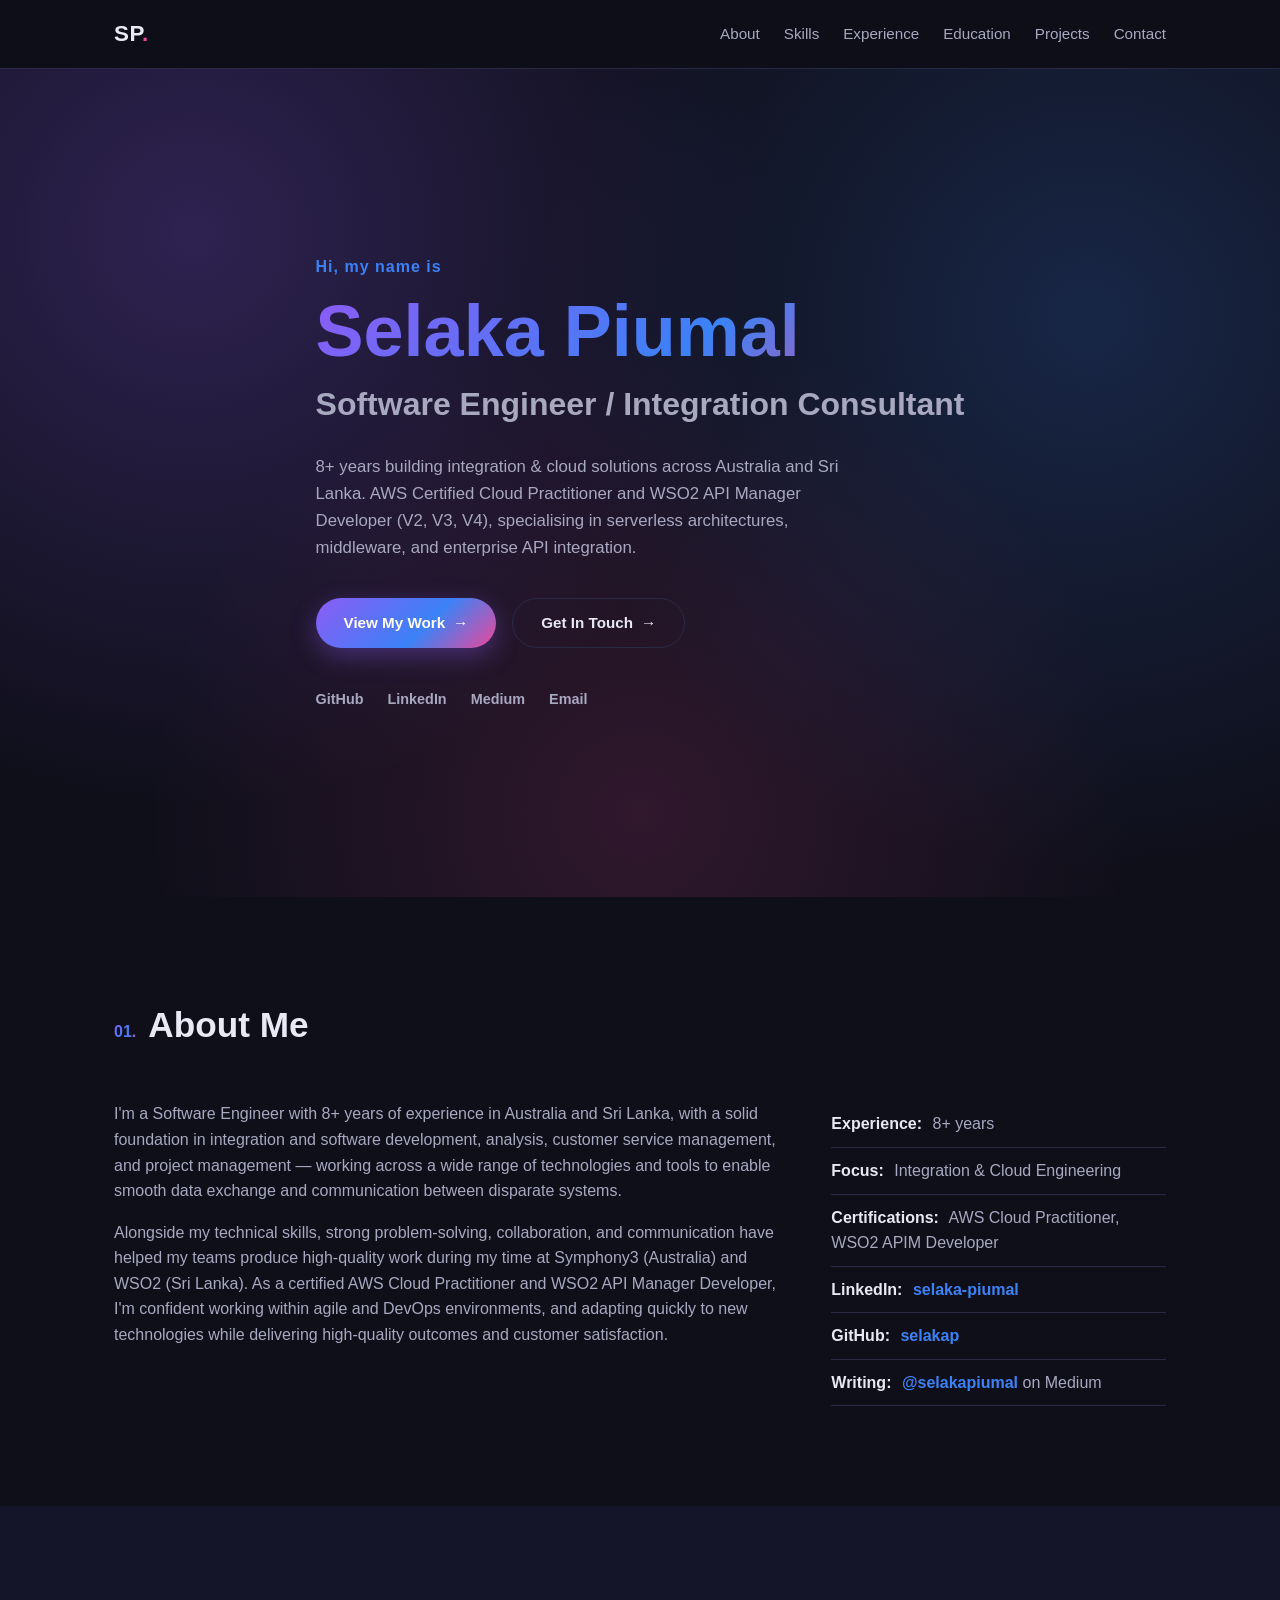
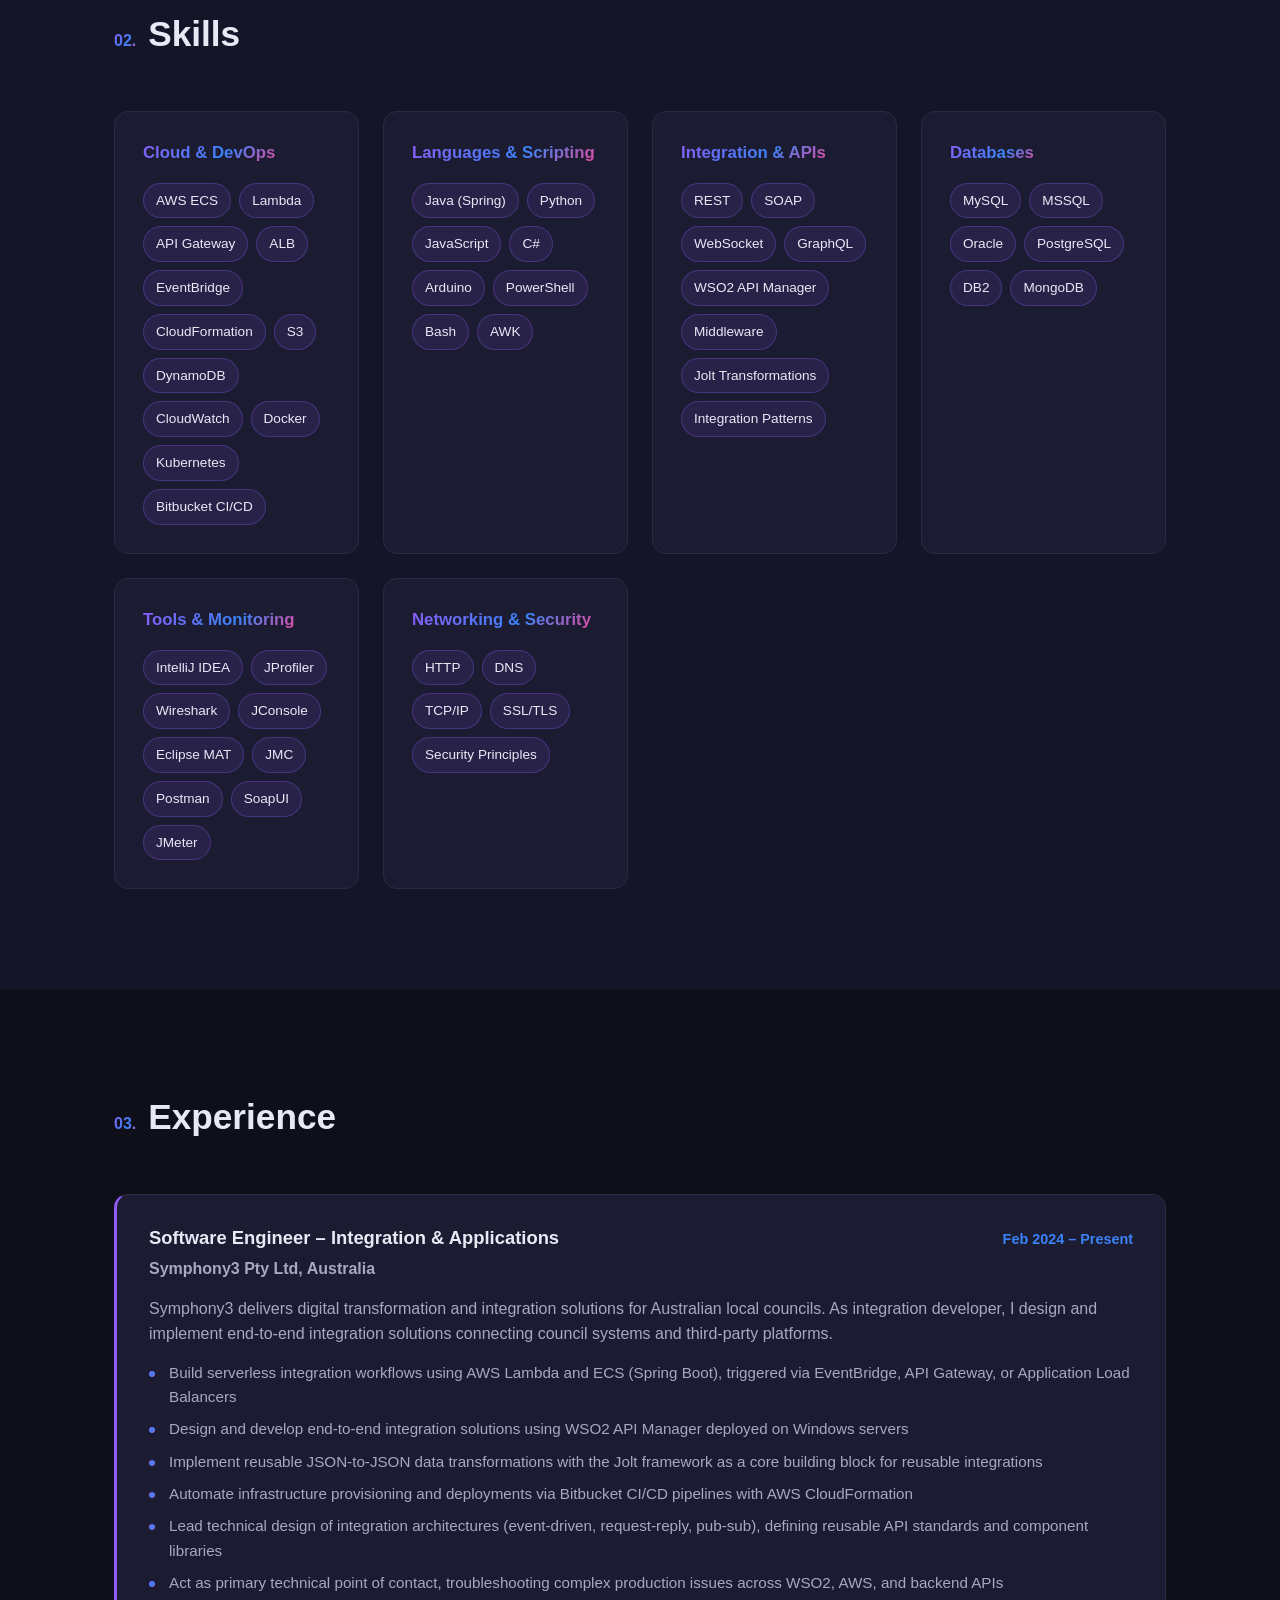
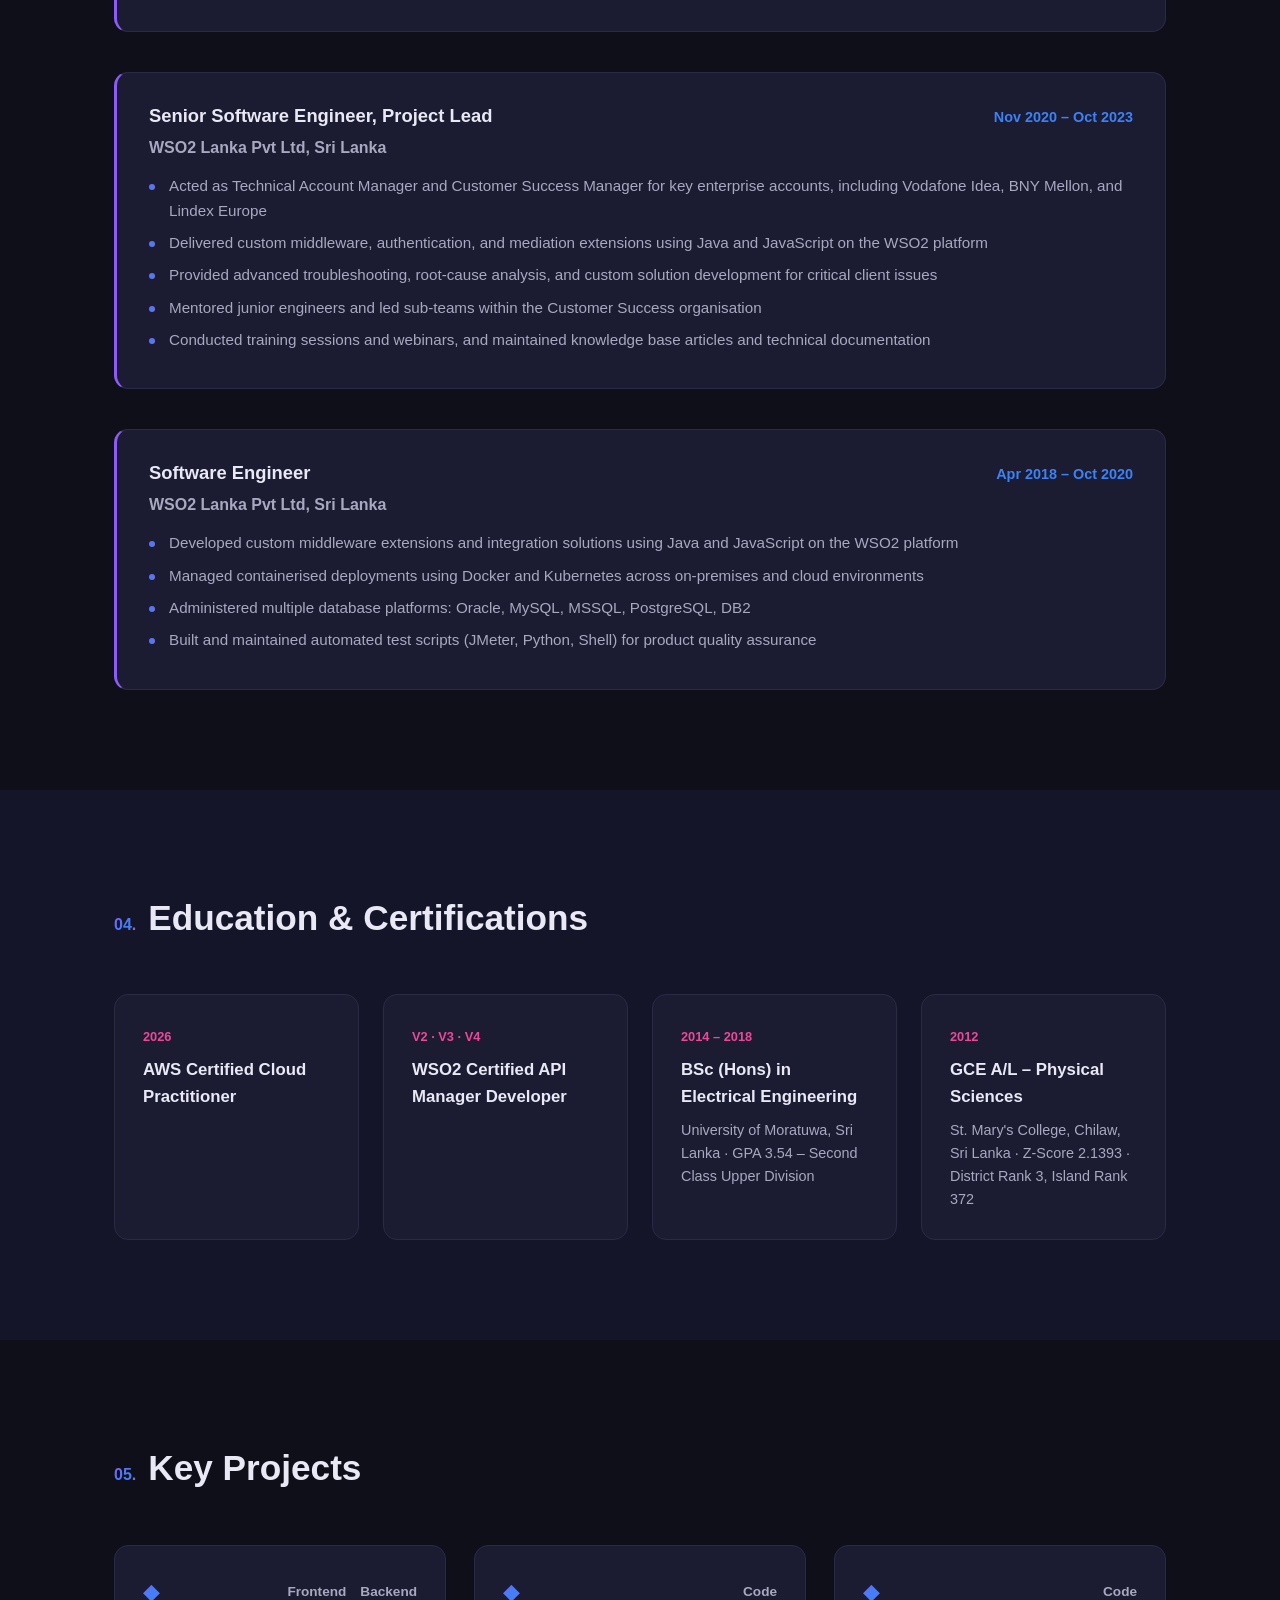
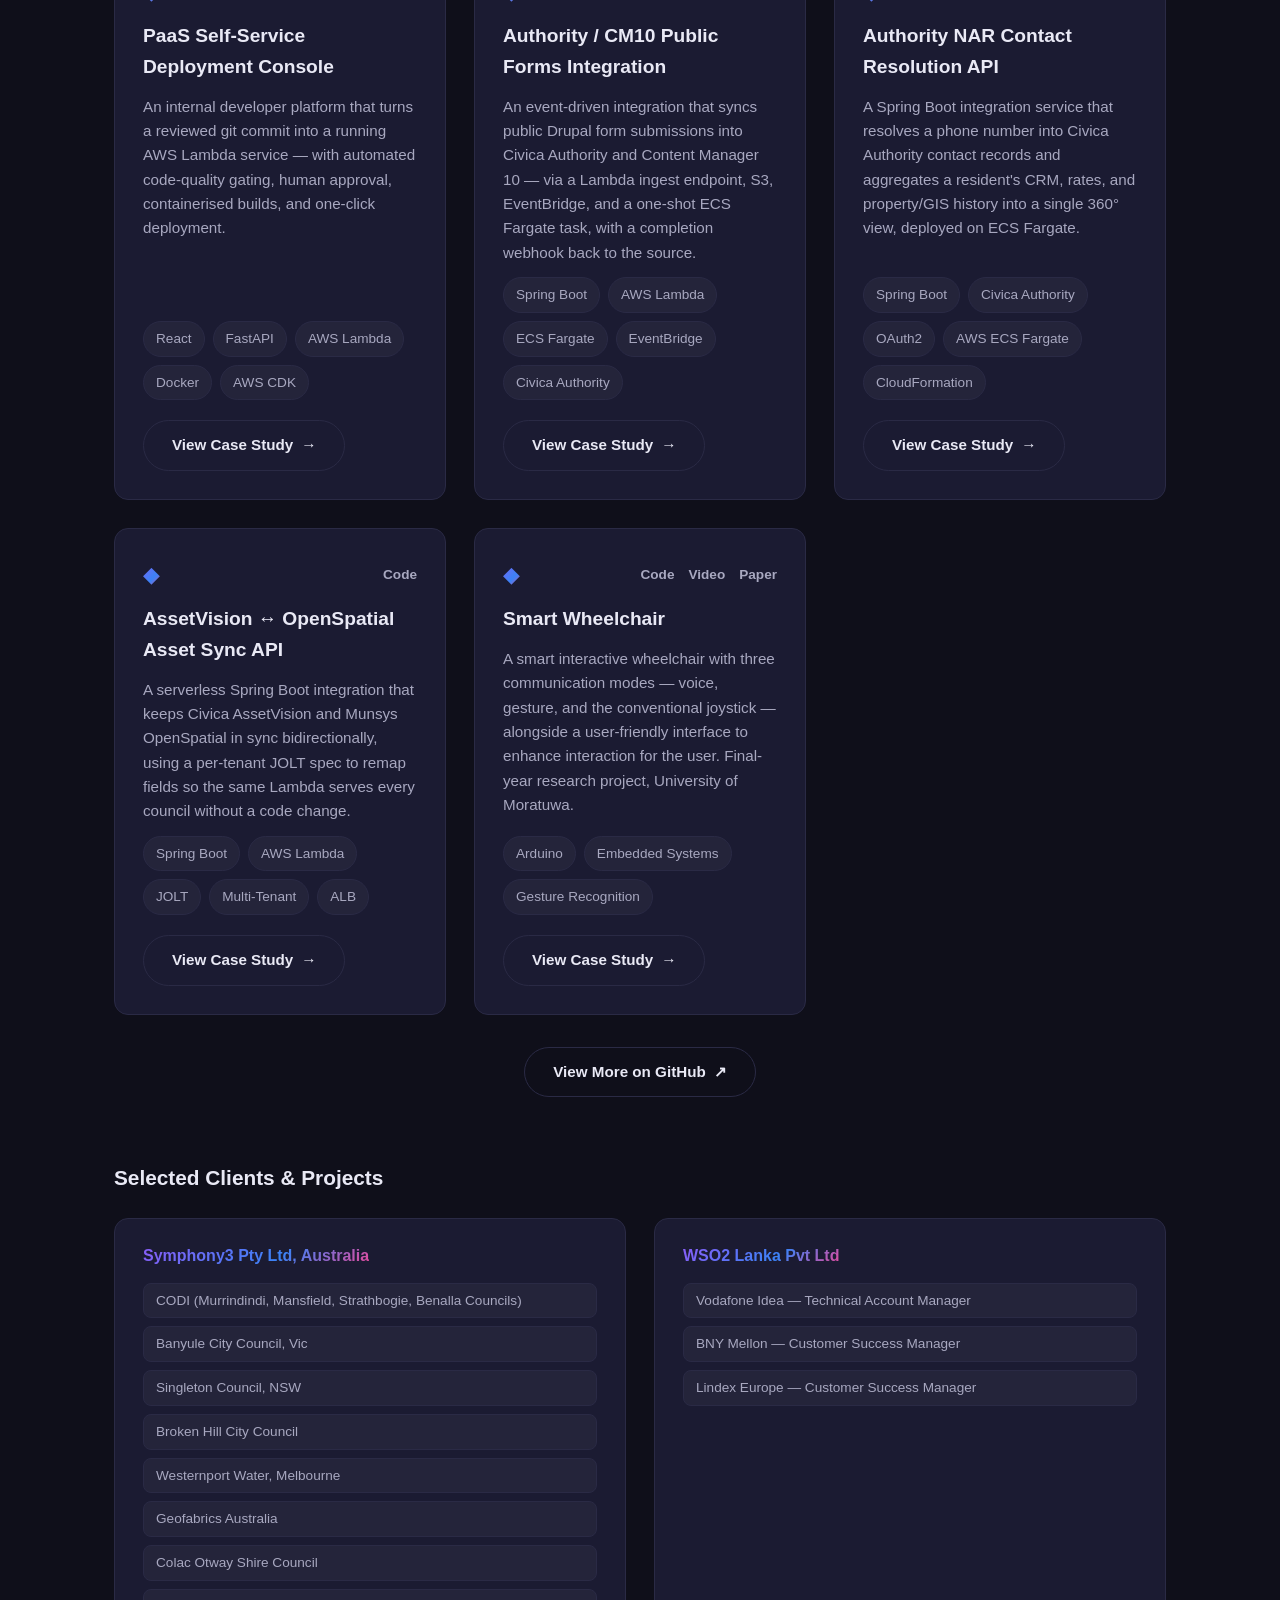
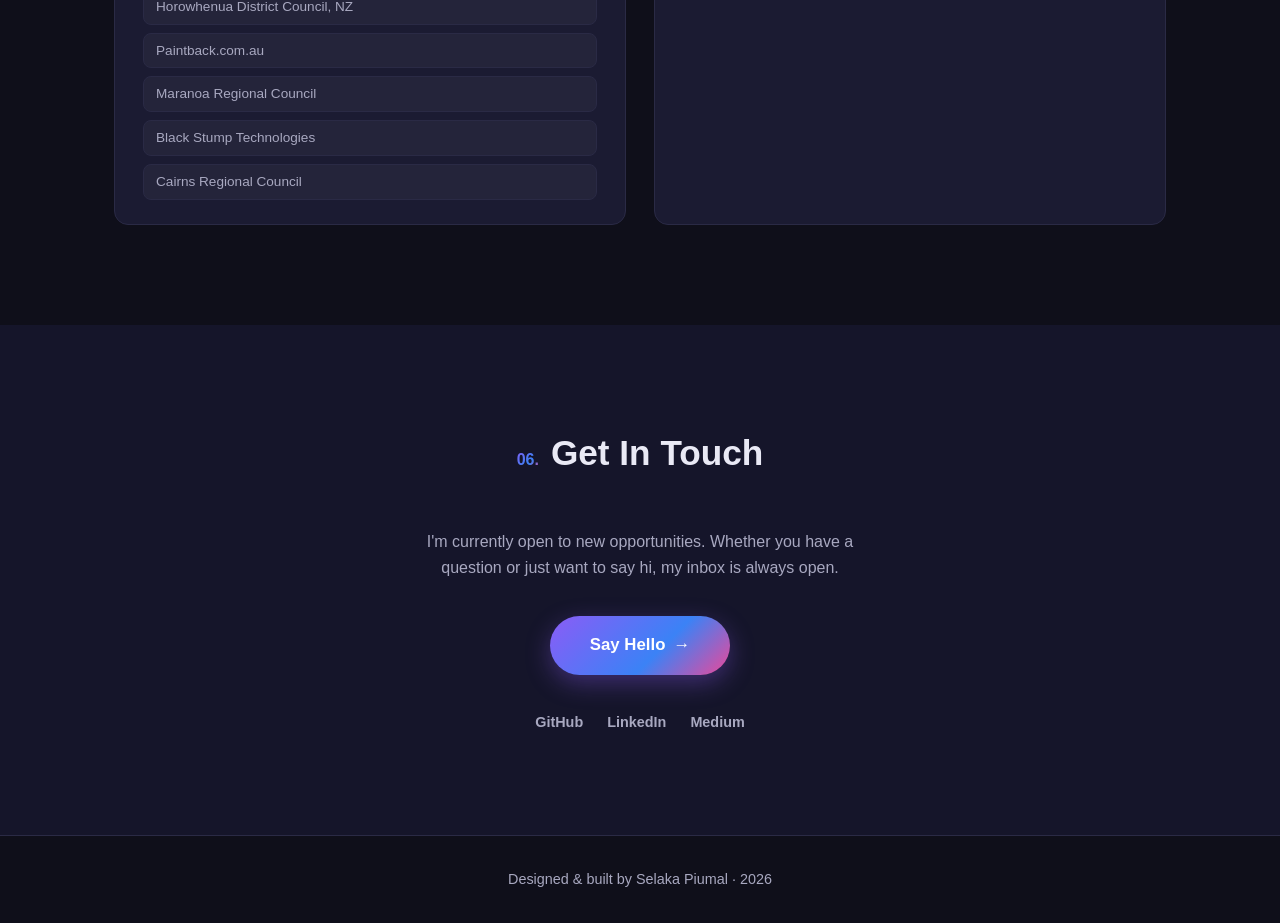
==== index.html @ 29140735 "changes" ====
<!DOCTYPE html>
<html lang="en">
<head>
  <meta charset="UTF-8">
  <meta name="viewport" content="width=device-width, initial-scale=1.0">
  <title>Selaka Piumal — Software Engineer / Integration Consultant</title>
  <meta name="description" content="Portfolio of Selaka Piumal — Software Engineer & Integration Consultant. AWS Certified Cloud Practitioner, WSO2 API Manager Developer.">
  <link rel="stylesheet" href="style.css">
</head>
<body>

  <header class="navbar">
    <div class="container navbar__inner">
      <a href="#top" class="navbar__brand">SP<span>.</span></a>
      <button class="navbar__toggle" id="navToggle" aria-label="Toggle menu" aria-expanded="false">
        <span></span><span></span><span></span>
      </button>
      <nav class="navbar__nav" id="navMenu">
        <a href="#about">About</a>
        <a href="#skills">Skills</a>
        <a href="#experience">Experience</a>
        <a href="#education">Education</a>
        <a href="#projects">Projects</a>
        <a href="#contact">Contact</a>
      </nav>
    </div>
  </header>

  <main>
    <section id="top" class="hero">
      <div class="container hero__inner">
        <p class="hero__eyebrow">Hi, my name is</p>
        <h1 class="hero__name">Selaka Piumal</h1>
        <h2 class="hero__title">Software Engineer / Integration Consultant</h2>
        <p class="hero__tagline">
          8+ years building integration &amp; cloud solutions across Australia and Sri Lanka.
          AWS Certified Cloud Practitioner and WSO2 API Manager Developer (V2, V3, V4),
          specialising in serverless architectures, middleware, and enterprise API integration.
        </p>
        <div class="hero__cta">
          <a href="#projects" class="btn btn--primary">View My Work</a>
          <a href="#contact" class="btn btn--ghost">Get In Touch</a>
        </div>
        <div class="hero__socials">
          <a href="https://github.com/selakap?tab=repositories" target="_blank" rel="noopener" aria-label="GitHub">GitHub</a>
          <a href="https://www.linkedin.com/in/selaka-piumal/" target="_blank" rel="noopener" aria-label="LinkedIn">LinkedIn</a>
          <a href="https://medium.com/@selakapiumal" target="_blank" rel="noopener" aria-label="Medium">Medium</a>
          <a href="mailto:selaka.sp@gmail.com" aria-label="Email">Email</a>
        </div>
      </div>
    </section>

    <section id="about" class="section">
      <div class="container">
        <h2 class="section__heading"><span>01.</span> About Me</h2>
        <div class="about__grid">
          <div class="about__text">
            <p>
              I'm a Software Engineer with 8+ years of experience in Australia and Sri Lanka,
              with a solid foundation in integration and software development, analysis, customer
              service management, and project management &mdash; working across a wide range of
              technologies and tools to enable smooth data exchange and communication between
              disparate systems.
            </p>
            <p>
              Alongside my technical skills, strong problem-solving, collaboration, and
              communication have helped my teams produce high-quality work during my time at
              Symphony3 (Australia) and WSO2 (Sri Lanka). As a certified AWS Cloud Practitioner
              and WSO2 API Manager Developer, I'm confident working within agile and DevOps
              environments, and adapting quickly to new technologies while delivering high-quality
              outcomes and customer satisfaction.
            </p>
          </div>
          <div class="about__facts">
            <ul>
              <li><strong>Experience:</strong> 8+ years</li>
              <li><strong>Focus:</strong> Integration &amp; Cloud Engineering</li>
              <li><strong>Certifications:</strong> AWS Cloud Practitioner, WSO2 APIM Developer</li>
              <li><strong>LinkedIn:</strong> <a href="https://www.linkedin.com/in/selaka-piumal/" target="_blank" rel="noopener">selaka-piumal</a></li>
              <li><strong>GitHub:</strong> <a href="https://github.com/selakap?tab=repositories" target="_blank" rel="noopener">selakap</a></li>
              <li><strong>Writing:</strong> <a href="https://medium.com/@selakapiumal" target="_blank" rel="noopener">@selakapiumal</a> on Medium</li>
            </ul>
          </div>
        </div>
      </div>
    </section>

    <section id="skills" class="section section--alt">
      <div class="container">
        <h2 class="section__heading"><span>02.</span> Skills</h2>
        <div class="skills__grid">
          <div class="skill-card">
            <h3>Cloud &amp; DevOps</h3>
            <ul class="tag-list">
              <li>AWS ECS</li><li>Lambda</li><li>API Gateway</li><li>ALB</li>
              <li>EventBridge</li><li>CloudFormation</li><li>S3</li><li>DynamoDB</li>
              <li>CloudWatch</li><li>Docker</li><li>Kubernetes</li><li>Bitbucket CI/CD</li>
            </ul>
          </div>
          <div class="skill-card">
            <h3>Languages &amp; Scripting</h3>
            <ul class="tag-list">
              <li>Java (Spring)</li><li>Python</li><li>JavaScript</li><li>C#</li>
              <li>Arduino</li><li>PowerShell</li><li>Bash</li><li>AWK</li>
            </ul>
          </div>
          <div class="skill-card">
            <h3>Integration &amp; APIs</h3>
            <ul class="tag-list">
              <li>REST</li><li>SOAP</li><li>WebSocket</li><li>GraphQL</li>
              <li>WSO2 API Manager</li><li>Middleware</li><li>Jolt Transformations</li>
              <li>Integration Patterns</li>
            </ul>
          </div>
          <div class="skill-card">
            <h3>Databases</h3>
            <ul class="tag-list">
              <li>MySQL</li><li>MSSQL</li><li>Oracle</li><li>PostgreSQL</li>
              <li>DB2</li><li>MongoDB</li>
            </ul>
          </div>
          <div class="skill-card">
            <h3>Tools &amp; Monitoring</h3>
            <ul class="tag-list">
              <li>IntelliJ IDEA</li><li>JProfiler</li><li>Wireshark</li><li>JConsole</li>
              <li>Eclipse MAT</li><li>JMC</li><li>Postman</li><li>SoapUI</li><li>JMeter</li>
            </ul>
          </div>
          <div class="skill-card">
            <h3>Networking &amp; Security</h3>
            <ul class="tag-list">
              <li>HTTP</li><li>DNS</li><li>TCP/IP</li><li>SSL/TLS</li>
              <li>Security Principles</li>
            </ul>
          </div>
        </div>
      </div>
    </section>

    <section id="experience" class="section">
      <div class="container">
        <h2 class="section__heading"><span>03.</span> Experience</h2>
        <div class="timeline">

          <div class="timeline__item">
            <div class="timeline__header">
              <h3>Software Engineer &ndash; Integration &amp; Applications</h3>
              <span class="timeline__date">Feb 2024 &ndash; Present</span>
            </div>
            <p class="timeline__company">Symphony3 Pty Ltd, Australia</p>
            <p class="timeline__desc">
              Symphony3 delivers digital transformation and integration solutions for Australian
              local councils. As integration developer, I design and implement end-to-end
              integration solutions connecting council systems and third-party platforms.
            </p>
            <ul class="timeline__bullets">
              <li>Build serverless integration workflows using AWS Lambda and ECS (Spring Boot), triggered via EventBridge, API Gateway, or Application Load Balancers</li>
              <li>Design and develop end-to-end integration solutions using WSO2 API Manager deployed on Windows servers</li>
              <li>Implement reusable JSON-to-JSON data transformations with the Jolt framework as a core building block for reusable integrations</li>
              <li>Automate infrastructure provisioning and deployments via Bitbucket CI/CD pipelines with AWS CloudFormation</li>
              <li>Lead technical design of integration architectures (event-driven, request-reply, pub-sub), defining reusable API standards and component libraries</li>
              <li>Act as primary technical point of contact, troubleshooting complex production issues across WSO2, AWS, and backend APIs</li>
            </ul>
          </div>

          <div class="timeline__item">
            <div class="timeline__header">
              <h3>Senior Software Engineer, Project Lead</h3>
              <span class="timeline__date">Nov 2020 &ndash; Oct 2023</span>
            </div>
            <p class="timeline__company">WSO2 Lanka Pvt Ltd, Sri Lanka</p>
            <ul class="timeline__bullets">
              <li>Acted as Technical Account Manager and Customer Success Manager for key enterprise accounts, including Vodafone Idea, BNY Mellon, and Lindex Europe</li>
              <li>Delivered custom middleware, authentication, and mediation extensions using Java and JavaScript on the WSO2 platform</li>
              <li>Provided advanced troubleshooting, root-cause analysis, and custom solution development for critical client issues</li>
              <li>Mentored junior engineers and led sub-teams within the Customer Success organisation</li>
              <li>Conducted training sessions and webinars, and maintained knowledge base articles and technical documentation</li>
            </ul>
          </div>

          <div class="timeline__item">
            <div class="timeline__header">
              <h3>Software Engineer</h3>
              <span class="timeline__date">Apr 2018 &ndash; Oct 2020</span>
            </div>
            <p class="timeline__company">WSO2 Lanka Pvt Ltd, Sri Lanka</p>
            <ul class="timeline__bullets">
              <li>Developed custom middleware extensions and integration solutions using Java and JavaScript on the WSO2 platform</li>
              <li>Managed containerised deployments using Docker and Kubernetes across on-premises and cloud environments</li>
              <li>Administered multiple database platforms: Oracle, MySQL, MSSQL, PostgreSQL, DB2</li>
              <li>Built and maintained automated test scripts (JMeter, Python, Shell) for product quality assurance</li>
            </ul>
          </div>

        </div>
      </div>
    </section>

    <section id="education" class="section section--alt">
      <div class="container">
        <h2 class="section__heading"><span>04.</span> Education &amp; Certifications</h2>
        <div class="edu-grid">
          <div class="edu-card">
            <span class="edu-card__year">2026</span>
            <h3>AWS Certified Cloud Practitioner</h3>
          </div>
          <div class="edu-card">
            <span class="edu-card__year">V2 &middot; V3 &middot; V4</span>
            <h3>WSO2 Certified API Manager Developer</h3>
          </div>
          <div class="edu-card">
            <span class="edu-card__year">2014 &ndash; 2018</span>
            <h3>BSc (Hons) in Electrical Engineering</h3>
            <p>University of Moratuwa, Sri Lanka &middot; GPA 3.54 &ndash; Second Class Upper Division</p>
          </div>
          <div class="edu-card">
            <span class="edu-card__year">2012</span>
            <h3>GCE A/L &ndash; Physical Sciences</h3>
            <p>St. Mary's College, Chilaw, Sri Lanka &middot; Z-Score 2.1393 &middot; District Rank 3, Island Rank 372</p>
          </div>
        </div>
      </div>
    </section>

    <section id="projects" class="section">
      <div class="container">
        <h2 class="section__heading"><span>05.</span> Key Projects</h2>
        <div class="projects__grid">

          <article class="project-card">
            <div class="project-card__top">
              <span class="project-card__icon">&#9670;</span>
              <div class="project-card__links">
                <a href="https://github.com/selakap/paas-frontend" target="_blank" rel="noopener">Frontend</a>
                <a href="https://github.com/selakap/paas-backend" target="_blank" rel="noopener">Backend</a>
              </div>
            </div>
            <h3>PaaS Self-Service Deployment Console</h3>
            <p>
              An internal developer platform that turns a reviewed git commit into a running
              AWS Lambda service &mdash; with automated code-quality gating, human approval,
              containerised builds, and one-click deployment.
            </p>
            <ul class="tag-list tag-list--muted">
              <li>React</li><li>FastAPI</li><li>AWS Lambda</li><li>Docker</li><li>AWS CDK</li>
            </ul>
            <a href="projects/paas-poc.html" class="btn btn--ghost project-card__cta">View Case Study</a>
          </article>

          <article class="project-card">
            <div class="project-card__top">
              <span class="project-card__icon">&#9670;</span>
              <div class="project-card__links">
                <a href="https://github.com/selakap/forms_authority_cm10_integration" target="_blank" rel="noopener">Code</a>
              </div>
            </div>
            <h3>Authority / CM10 Public Forms Integration</h3>
            <p>
              An event-driven integration that syncs public Drupal form submissions into
              Civica Authority and Content Manager 10 &mdash; via a Lambda ingest endpoint,
              S3, EventBridge, and a one-shot ECS Fargate task, with a completion webhook
              back to the source.
            </p>
            <ul class="tag-list tag-list--muted">
              <li>Spring Boot</li><li>AWS Lambda</li><li>ECS Fargate</li><li>EventBridge</li><li>Civica Authority</li>
            </ul>
            <a href="projects/forms-authority-cm10.html" class="btn btn--ghost project-card__cta">View Case Study</a>
          </article>

          <article class="project-card">
            <div class="project-card__top">
              <span class="project-card__icon">&#9670;</span>
              <div class="project-card__links">
                <a href="https://github.com/selakap/Authority-NarApi" target="_blank" rel="noopener">Code</a>
              </div>
            </div>
            <h3>Authority NAR Contact Resolution API</h3>
            <p>
              A Spring Boot integration service that resolves a phone number into Civica
              Authority contact records and aggregates a resident's CRM, rates, and
              property/GIS history into a single 360&deg; view, deployed on ECS Fargate.
            </p>
            <ul class="tag-list tag-list--muted">
              <li>Spring Boot</li><li>Civica Authority</li><li>OAuth2</li><li>AWS ECS Fargate</li><li>CloudFormation</li>
            </ul>
            <a href="projects/authority-narapi.html" class="btn btn--ghost project-card__cta">View Case Study</a>
          </article>

          <article class="project-card">
            <div class="project-card__top">
              <span class="project-card__icon">&#9670;</span>
              <div class="project-card__links">
                <a href="https://github.com/selakap/assetvision-openspatial-spring-api" target="_blank" rel="noopener">Code</a>
              </div>
            </div>
            <h3>AssetVision &harr; OpenSpatial Asset Sync API</h3>
            <p>
              A serverless Spring Boot integration that keeps Civica AssetVision and Munsys
              OpenSpatial in sync bidirectionally, using a per-tenant JOLT spec to remap
              fields so the same Lambda serves every council without a code change.
            </p>
            <ul class="tag-list tag-list--muted">
              <li>Spring Boot</li><li>AWS Lambda</li><li>JOLT</li><li>Multi-Tenant</li><li>ALB</li>
            </ul>
            <a href="projects/assetvision-openspatial.html" class="btn btn--ghost project-card__cta">View Case Study</a>
          </article>

          <article class="project-card">
            <div class="project-card__top">
              <span class="project-card__icon">&#9670;</span>
              <div class="project-card__links">
                <a href="https://github.com/selakap/SmartWheelChair/" target="_blank" rel="noopener">Code</a>
                <a href="https://www.youtube.com/watch?v=9TWWvjahi_c&t=6s" target="_blank" rel="noopener">Video</a>
                <a href="http://ieeexplore.ieee.org/document/8421945" target="_blank" rel="noopener">Paper</a>
              </div>
            </div>
            <h3>Smart Wheelchair</h3>
            <p>
              A smart interactive wheelchair with three communication modes &mdash; voice, gesture,
              and the conventional joystick &mdash; alongside a user-friendly interface to enhance
              interaction for the user. Final-year research project, University of Moratuwa.
            </p>
            <ul class="tag-list tag-list--muted">
              <li>Arduino</li><li>Embedded Systems</li><li>Gesture Recognition</li>
            </ul>
            <a href="projects/smart-wheelchair.html" class="btn btn--ghost project-card__cta">View Case Study</a>
          </article>

        </div>

        <div class="projects__more">
          <a href="https://github.com/selakap?tab=repositories" target="_blank" rel="noopener" class="btn btn--ghost">View More on GitHub</a>
        </div>

        <h3 class="clients__heading">Selected Clients &amp; Projects</h3>
        <div class="clients-grid">
          <div class="clients-group">
            <h4>Symphony3 Pty Ltd, Australia</h4>
            <ul class="tag-list tag-list--muted">
              <li>CODI (Murrindindi, Mansfield, Strathbogie, Benalla Councils)</li>
              <li>Banyule City Council, Vic</li>
              <li>Singleton Council, NSW</li>
              <li>Broken Hill City Council</li>
              <li>Westernport Water, Melbourne</li>
              <li>Geofabrics Australia</li>
              <li>Colac Otway Shire Council</li>
              <li>Horowhenua District Council, NZ</li>
              <li>Paintback.com.au</li>
              <li>Maranoa Regional Council</li>
              <li>Black Stump Technologies</li>
              <li>Cairns Regional Council</li>
            </ul>
          </div>
          <div class="clients-group">
            <h4>WSO2 Lanka Pvt Ltd</h4>
            <ul class="tag-list tag-list--muted">
              <li>Vodafone Idea &mdash; Technical Account Manager</li>
              <li>BNY Mellon &mdash; Customer Success Manager</li>
              <li>Lindex Europe &mdash; Customer Success Manager</li>
            </ul>
          </div>
        </div>
      </div>
    </section>

    <section id="contact" class="section section--contact">
      <div class="container contact__inner">
        <h2 class="section__heading section__heading--center"><span>06.</span> Get In Touch</h2>
        <p class="contact__text">
          I'm currently open to new opportunities. Whether you have a question
          or just want to say hi, my inbox is always open.
        </p>
        <a href="mailto:selaka.sp@gmail.com" class="btn btn--primary btn--large">Say Hello</a>
        <div class="hero__socials contact__socials">
          <a href="https://github.com/selakap?tab=repositories" target="_blank" rel="noopener">GitHub</a>
          <a href="https://www.linkedin.com/in/selaka-piumal/" target="_blank" rel="noopener">LinkedIn</a>
          <a href="https://medium.com/@selakapiumal" target="_blank" rel="noopener">Medium</a>
        </div>
      </div>
    </section>
  </main>

  <footer class="footer">
    <div class="container">
      <p>Designed &amp; built by Selaka Piumal &middot; <span id="year"></span></p>
    </div>
  </footer>

  <script src="script.js"></script>
</body>
</html>
---- style.css ----
/* ---------- Reset & Base ---------- */
* {
  box-sizing: border-box;
  margin: 0;
  padding: 0;
}

:root {
  --bg: #0f0f1a;
  --bg-alt: #15152a;
  --text: #e9e9f5;
  --text-muted: #a8a8c0;
  --accent-1: #8b5cf6;
  --accent-2: #3b82f6;
  --accent-3: #ec4899;
  --gradient: linear-gradient(135deg, var(--accent-1), var(--accent-2) 60%, var(--accent-3));
  --card-bg: #1b1b32;
  --card-border: #2a2a45;
  --radius: 14px;
  --max-width: 1100px;
  --font: -apple-system, BlinkMacSystemFont, "Segoe UI", Roboto, Helvetica, Arial, sans-serif;
}

html {
  scroll-behavior: smooth;
}

body {
  font-family: var(--font);
  background: var(--bg);
  color: var(--text);
  line-height: 1.6;
  overflow-x: hidden;
}

.container {
  max-width: var(--max-width);
  margin: 0 auto;
  padding: 0 24px;
}

a {
  color: inherit;
  text-decoration: none;
}

ul {
  list-style: none;
}

img {
  max-width: 100%;
  display: block;
}

/* ---------- Navbar ---------- */
.navbar {
  position: sticky;
  top: 0;
  z-index: 100;
  background: rgba(15, 15, 26, 0.85);
  backdrop-filter: blur(10px);
  border-bottom: 1px solid var(--card-border);
}

.navbar__inner {
  display: flex;
  align-items: center;
  justify-content: space-between;
  height: 68px;
}

.navbar__brand {
  font-size: 1.4rem;
  font-weight: 800;
  letter-spacing: 0.5px;
}

.navbar__brand span {
  color: var(--accent-3);
}

.navbar__nav {
  display: flex;
  gap: 24px;
}

.navbar__nav a {
  font-size: 0.95rem;
  font-weight: 500;
  color: var(--text-muted);
  transition: color 0.2s ease;
  position: relative;
}

.navbar__nav a:hover {
  color: var(--text);
}

.navbar__toggle {
  display: none;
  flex-direction: column;
  justify-content: center;
  gap: 5px;
  width: 32px;
  height: 32px;
  background: none;
  border: none;
  cursor: pointer;
}

.navbar__toggle span {
  display: block;
  height: 2px;
  width: 100%;
  background: var(--text);
  border-radius: 2px;
  transition: transform 0.25s ease, opacity 0.25s ease;
}

/* ---------- Buttons ---------- */
.btn {
  display: inline-flex;
  align-items: center;
  gap: 8px;
  padding: 12px 28px;
  border-radius: 999px;
  font-weight: 600;
  font-size: 0.95rem;
  transition: transform 0.2s ease, box-shadow 0.2s ease, opacity 0.2s ease;
}

.btn::after {
  content: "\2192";
  transition: transform 0.2s ease;
}

.btn[target="_blank"]::after {
  content: "\2197";
}

.btn:hover::after {
  transform: translateX(4px);
}

.btn--back::after {
  content: none;
}

.btn--primary {
  background: var(--gradient);
  color: #fff;
  box-shadow: 0 8px 24px rgba(139, 92, 246, 0.35);
}

.btn--primary:hover {
  transform: translateY(-2px);
  box-shadow: 0 12px 32px rgba(139, 92, 246, 0.5);
}

.btn--ghost {
  border: 1px solid var(--card-border);
  color: var(--text);
}

.btn--ghost:hover {
  border-color: var(--accent-2);
  color: var(--accent-2);
}

.btn--large {
  padding: 16px 40px;
  font-size: 1.05rem;
}

/* ---------- Hero ---------- */
.hero {
  position: relative;
  min-height: 92vh;
  display: flex;
  align-items: center;
  padding: 80px 0;
}

.hero::before {
  content: "";
  position: absolute;
  inset: 0;
  background:
    radial-gradient(circle at 15% 20%, rgba(139, 92, 246, 0.25), transparent 45%),
    radial-gradient(circle at 85% 30%, rgba(59, 130, 246, 0.2), transparent 45%),
    radial-gradient(circle at 50% 90%, rgba(236, 72, 153, 0.15), transparent 50%);
  z-index: -1;
}

.hero__eyebrow {
  color: var(--accent-2);
  font-weight: 600;
  margin-bottom: 12px;
  letter-spacing: 1px;
}

.hero__name {
  font-size: clamp(2.5rem, 7vw, 4.5rem);
  font-weight: 800;
  background: var(--gradient);
  -webkit-background-clip: text;
  background-clip: text;
  color: transparent;
  line-height: 1.1;
}

.hero__title {
  font-size: clamp(1.3rem, 3vw, 2rem);
  color: var(--text-muted);
  font-weight: 600;
  margin-top: 8px;
}

.hero__tagline {
  max-width: 560px;
  margin-top: 24px;
  color: var(--text-muted);
  font-size: 1.05rem;
}

.hero__tagline em {
  color: var(--accent-3);
  font-style: normal;
}

.hero__cta {
  display: flex;
  flex-wrap: wrap;
  gap: 16px;
  margin-top: 36px;
}

.hero__socials {
  display: flex;
  gap: 24px;
  margin-top: 40px;
}

.hero__socials a {
  color: var(--text-muted);
  font-weight: 600;
  font-size: 0.9rem;
  border-bottom: 1px solid transparent;
  transition: color 0.2s ease, border-color 0.2s ease;
}

.hero__socials a:hover {
  color: var(--accent-2);
  border-color: var(--accent-2);
}

/* ---------- Sections ---------- */
.section {
  padding: 100px 0;
}

.section--alt {
  background: var(--bg-alt);
}

.section__heading {
  font-size: clamp(1.6rem, 3vw, 2.2rem);
  font-weight: 800;
  margin-bottom: 48px;
  display: flex;
  align-items: baseline;
  gap: 12px;
}

.section__heading span {
  background: var(--gradient);
  -webkit-background-clip: text;
  background-clip: text;
  color: transparent;
  font-size: 1rem;
  font-weight: 700;
}

.section__heading--center {
  justify-content: center;
}

/* ---------- About ---------- */
.about__grid {
  display: grid;
  grid-template-columns: 2fr 1fr;
  gap: 48px;
}

.about__text p {
  color: var(--text-muted);
  margin-bottom: 16px;
}

.about__facts ul li {
  padding: 10px 0;
  border-bottom: 1px solid var(--card-border);
  color: var(--text-muted);
}

.about__facts strong {
  color: var(--text);
  margin-right: 6px;
}

.about__facts a {
  color: var(--accent-2);
  font-weight: 600;
}

/* ---------- Skills ---------- */
.skills__grid {
  display: grid;
  grid-template-columns: repeat(auto-fit, minmax(220px, 1fr));
  gap: 24px;
}

.skill-card {
  background: var(--card-bg);
  border: 1px solid var(--card-border);
  border-radius: var(--radius);
  padding: 28px;
  transition: transform 0.25s ease, border-color 0.25s ease;
}

.skill-card:hover {
  transform: translateY(-4px);
  border-color: var(--accent-2);
}

.skill-card h3 {
  font-size: 1.05rem;
  margin-bottom: 16px;
  background: var(--gradient);
  -webkit-background-clip: text;
  background-clip: text;
  color: transparent;
  display: inline-block;
}

.tag-list {
  display: flex;
  flex-wrap: wrap;
  gap: 8px;
}

.tag-list li {
  background: rgba(139, 92, 246, 0.12);
  border: 1px solid rgba(139, 92, 246, 0.3);
  color: var(--text);
  font-size: 0.85rem;
  padding: 6px 12px;
  border-radius: 999px;
}

.tag-list--muted li {
  background: rgba(255, 255, 255, 0.04);
  border-color: var(--card-border);
  color: var(--text-muted);
}

/* ---------- Project Detail Page ---------- */
.project-hero {
  padding: 140px 0 80px;
  position: relative;
}

.project-hero::before {
  content: "";
  position: absolute;
  inset: 0;
  background:
    radial-gradient(circle at 15% 20%, rgba(139, 92, 246, 0.2), transparent 45%),
    radial-gradient(circle at 85% 10%, rgba(59, 130, 246, 0.18), transparent 45%);
  z-index: -1;
}

.project-hero__title {
  font-size: clamp(1.8rem, 4vw, 2.8rem);
  font-weight: 800;
  background: var(--gradient);
  -webkit-background-clip: text;
  background-clip: text;
  color: transparent;
  margin: 8px 0 20px;
  line-height: 1.2;
}

.project-hero__subtitle {
  max-width: 680px;
  color: var(--text-muted);
  font-size: 1.05rem;
  margin-bottom: 24px;
}

.project-hero .tag-list {
  margin-bottom: 32px;
}

.project-copy {
  color: var(--text-muted);
  max-width: 720px;
  margin-bottom: 16px;
}

.project-copy code,
.process__content code {
  background: rgba(255, 255, 255, 0.06);
  border: 1px solid var(--card-border);
  border-radius: 4px;
  padding: 1px 6px;
  font-family: "SF Mono", Consolas, monospace;
  font-size: 0.85em;
  color: var(--text);
}

/* ---------- Process Flow ---------- */
.process {
  max-width: 720px;
}

.process__step {
  display: grid;
  grid-template-columns: 40px 1fr;
  gap: 20px;
}

.process__marker {
  position: relative;
}

.process__marker .circle {
  width: 40px;
  height: 40px;
  border-radius: 50%;
  background: var(--gradient);
  color: #fff;
  display: flex;
  align-items: center;
  justify-content: center;
  font-weight: 700;
  position: relative;
  z-index: 1;
}

.process__marker .line {
  position: absolute;
  top: 40px;
  left: 50%;
  transform: translateX(-50%);
  width: 2px;
  bottom: -36px;
  background: var(--card-border);
}

.process__content {
  padding-bottom: 36px;
}

.process__content h4 {
  font-size: 1.1rem;
  margin-bottom: 6px;
}

.process__content p {
  color: var(--text-muted);
  font-size: 0.95rem;
}

/* ---------- Architecture Diagram ---------- */
.arch-diagram {
  display: flex;
  flex-wrap: wrap;
  align-items: center;
  gap: 16px;
  margin-bottom: 32px;
}

.arch-box {
  background: var(--card-bg);
  border: 1px solid var(--card-border);
  border-radius: var(--radius);
  padding: 20px 24px;
  font-weight: 700;
  text-align: center;
}

.arch-box small {
  display: block;
  color: var(--text-muted);
  font-weight: 400;
  font-size: 0.8rem;
  margin-top: 6px;
}

.arch-box--small {
  padding: 16px 18px;
  font-size: 0.9rem;
}

.arch-arrow {
  font-size: 1.4rem;
  color: var(--accent-2);
}

.arch-branches {
  display: flex;
  flex-direction: column;
  gap: 12px;
}

/* ---------- Architecture Diagram: service icon badges ---------- */
.arch-box--icon {
  display: flex;
  align-items: center;
  gap: 12px;
  text-align: left;
}

.arch-icon {
  flex-shrink: 0;
  display: flex;
  align-items: center;
  justify-content: center;
  width: 38px;
  height: 38px;
  border-radius: 8px;
  color: #fff;
}

.arch-icon svg {
  width: 22px;
  height: 22px;
}

.arch-icon {
  font-size: 1.1rem;
  font-weight: 700;
  line-height: 1;
}

.arch-icon--compute { background: #ED7100; }
.arch-icon--storage { background: #7AA116; }
.arch-icon--integration { background: #E7157B; }
.arch-icon--containers { background: #ED7100; }
.arch-icon--management { background: #DD344C; }
.arch-icon--devtools { background: #2684FF; }
.arch-icon--quality { background: #4E2A84; }

.arch-box__label small {
  display: block;
  color: var(--text-muted);
  font-weight: 400;
  font-size: 0.8rem;
  margin-top: 3px;
}

/* ---------- Mockup Screens ---------- */
.mockup {
  background: var(--card-bg);
  border: 1px solid var(--card-border);
  border-radius: var(--radius);
  overflow: hidden;
  margin-bottom: 32px;
}

.mockup__bar {
  display: flex;
  gap: 6px;
  padding: 14px 18px;
  background: rgba(255, 255, 255, 0.03);
  border-bottom: 1px solid var(--card-border);
}

.mockup__dot {
  width: 10px;
  height: 10px;
  border-radius: 50%;
  background: var(--card-border);
}

.mockup__body {
  padding: 28px;
}

.mockup__tabs {
  display: flex;
  flex-wrap: wrap;
  gap: 8px;
  margin-bottom: 24px;
}

.mockup__tab {
  padding: 8px 16px;
  border-radius: 8px;
  font-size: 0.85rem;
  font-weight: 600;
  color: var(--text-muted);
  background: rgba(255, 255, 255, 0.03);
}

.mockup__tab--active {
  background: var(--gradient);
  color: #fff;
}

.mockup__field {
  margin-bottom: 16px;
}

.mockup__field label {
  display: block;
  font-size: 0.8rem;
  color: var(--text-muted);
  margin-bottom: 6px;
}

.mockup__input {
  background: rgba(255, 255, 255, 0.03);
  border: 1px solid var(--card-border);
  border-radius: 8px;
  padding: 10px 14px;
  font-size: 0.85rem;
  color: var(--text);
  overflow-wrap: break-word;
}

.mockup__badge {
  display: inline-block;
  font-size: 0.75rem;
  font-weight: 700;
  padding: 4px 10px;
  border-radius: 999px;
}

.mockup__badge--success {
  background: rgba(34, 197, 94, 0.15);
  color: #4ade80;
}

.mockup__button {
  display: inline-block;
  padding: 10px 20px;
  border-radius: 8px;
  background: var(--gradient);
  color: #fff;
  font-weight: 600;
  font-size: 0.85rem;
}

.mockup__result {
  margin-top: 16px;
  background: rgba(34, 197, 94, 0.08);
  border: 1px solid rgba(34, 197, 94, 0.25);
  border-radius: 8px;
  padding: 16px;
  font-family: "SF Mono", Consolas, monospace;
  font-size: 0.8rem;
  color: #86efac;
  line-height: 1.7;
  overflow-x: auto;
}

/* ---------- Portal Mockup (Authority NAR case study) ---------- */
.portal-mock {
  background: var(--card-bg);
  border: 1px solid var(--card-border);
  border-radius: var(--radius);
  overflow: hidden;
  margin-bottom: 32px;
}

.portal-mock__header {
  background: linear-gradient(135deg, #4d2c95, #842b94);
  padding: 22px 28px;
  color: #fff;
}

.portal-mock__header h4 {
  font-size: 1.1rem;
  font-weight: 700;
}

.portal-mock__breadcrumb {
  font-size: 0.8rem;
  color: rgba(255, 255, 255, 0.75);
  margin-top: 6px;
}

.portal-mock__body {
  padding: 26px 28px;
}

.portal-mock__pills {
  display: flex;
  flex-wrap: wrap;
  gap: 10px;
  margin-bottom: 24px;
}

.portal-pill {
  background: rgba(139, 92, 246, 0.12);
  border: 1px solid rgba(139, 92, 246, 0.3);
  border-radius: 999px;
  padding: 8px 16px;
  font-size: 0.8rem;
}

.portal-pill strong {
  color: var(--text-muted);
  font-weight: 600;
  margin-right: 6px;
}

.portal-table-wrap {
  overflow-x: auto;
}

.portal-table {
  width: 100%;
  border-collapse: collapse;
  font-size: 0.85rem;
  white-space: nowrap;
}

.portal-table th {
  text-align: left;
  color: var(--text-muted);
  font-weight: 600;
  padding: 10px 14px;
  border-bottom: 1px solid var(--card-border);
}

.portal-table td {
  padding: 10px 14px;
  border-bottom: 1px solid var(--card-border);
  color: var(--text);
}

.portal-table tr:last-child td {
  border-bottom: none;
}

.portal-table a {
  color: var(--accent-2);
  font-weight: 600;
}

/* ---------- Code Block ---------- */
.code-block {
  background: var(--card-bg);
  border: 1px solid var(--card-border);
  border-radius: var(--radius);
  padding: 20px 24px;
  overflow-x: auto;
  margin-bottom: 20px;
}

.code-block pre {
  margin: 0;
  font-family: "SF Mono", Consolas, monospace;
  font-size: 0.8rem;
  line-height: 1.7;
  color: var(--text);
  white-space: pre;
}

.code-block__label {
  display: block;
  font-size: 0.75rem;
  font-weight: 700;
  letter-spacing: 0.5px;
  text-transform: uppercase;
  color: var(--accent-2);
  margin-bottom: 10px;
}

/* ---------- Video Embed ---------- */
.video-embed {
  position: relative;
  width: 100%;
  max-width: 720px;
  padding-bottom: 40.5%; /* 16:9 within max-width */
  height: 0;
  border-radius: var(--radius);
  overflow: hidden;
  border: 1px solid var(--card-border);
  background: #000;
  margin-bottom: 16px;
}

.video-embed iframe {
  position: absolute;
  inset: 0;
  width: 100%;
  height: 100%;
  border: 0;
}

/* ---------- Citation Card ---------- */
.citation-card {
  background: var(--card-bg);
  border: 1px solid var(--card-border);
  border-left: 3px solid var(--accent-2);
  border-radius: var(--radius);
  padding: 24px 28px;
  max-width: 720px;
}

.citation-card p {
  color: var(--text-muted);
  font-size: 0.95rem;
  margin-bottom: 6px;
}

.citation-card p:last-child {
  margin-bottom: 0;
}

.citation-card .citation-title {
  color: var(--text);
  font-weight: 700;
  font-size: 1.02rem;
}

/* ---------- Experience Timeline ---------- */
.timeline {
  display: flex;
  flex-direction: column;
  gap: 40px;
}

.timeline__item {
  background: var(--card-bg);
  border: 1px solid var(--card-border);
  border-left: 3px solid var(--accent-1);
  border-radius: var(--radius);
  padding: 28px 32px;
}

.timeline__header {
  display: flex;
  flex-wrap: wrap;
  align-items: baseline;
  justify-content: space-between;
  gap: 8px;
}

.timeline__header h3 {
  font-size: 1.15rem;
}

.timeline__date {
  color: var(--accent-2);
  font-weight: 600;
  font-size: 0.9rem;
  white-space: nowrap;
}

.timeline__company {
  color: var(--text-muted);
  font-weight: 600;
  margin: 4px 0 14px;
}

.timeline__desc {
  color: var(--text-muted);
  margin-bottom: 14px;
}

.timeline__bullets li {
  position: relative;
  color: var(--text-muted);
  padding-left: 20px;
  margin-bottom: 8px;
  font-size: 0.95rem;
}

.timeline__bullets li::before {
  content: "";
  position: absolute;
  left: 0;
  top: 10px;
  width: 6px;
  height: 6px;
  border-radius: 50%;
  background: var(--gradient);
}

/* ---------- Education ---------- */
.edu-grid {
  display: grid;
  grid-template-columns: repeat(auto-fit, minmax(240px, 1fr));
  gap: 24px;
}

.edu-card {
  background: var(--card-bg);
  border: 1px solid var(--card-border);
  border-radius: var(--radius);
  padding: 28px;
  transition: transform 0.25s ease, border-color 0.25s ease;
}

.edu-card:hover {
  transform: translateY(-4px);
  border-color: var(--accent-2);
}

.edu-card__year {
  display: inline-block;
  font-size: 0.8rem;
  font-weight: 700;
  color: var(--accent-3);
  margin-bottom: 10px;
}

.edu-card h3 {
  font-size: 1.05rem;
  margin-bottom: 8px;
}

.edu-card p {
  color: var(--text-muted);
  font-size: 0.9rem;
}

/* ---------- Projects ---------- */
.projects__grid {
  display: grid;
  grid-template-columns: repeat(auto-fit, minmax(280px, 1fr));
  gap: 28px;
}

.project-card {
  background: var(--card-bg);
  border: 1px solid var(--card-border);
  border-radius: var(--radius);
  padding: 28px;
  display: flex;
  flex-direction: column;
  gap: 12px;
  transition: transform 0.25s ease, box-shadow 0.25s ease, border-color 0.25s ease;
}

.project-card:hover {
  transform: translateY(-6px);
  border-color: var(--accent-1);
  box-shadow: 0 16px 40px rgba(139, 92, 246, 0.2);
}

.project-card__top {
  display: flex;
  align-items: center;
  justify-content: space-between;
}

.project-card__icon {
  font-size: 1.4rem;
  background: var(--gradient);
  -webkit-background-clip: text;
  background-clip: text;
  color: transparent;
}

.project-card__links {
  display: flex;
  gap: 14px;
}

.project-card__links a {
  font-size: 0.85rem;
  font-weight: 600;
  color: var(--text-muted);
  transition: color 0.2s ease;
}

.project-card__links a:hover {
  color: var(--accent-2);
}

.project-card h3 {
  font-size: 1.2rem;
}

.project-card p {
  color: var(--text-muted);
  font-size: 0.95rem;
  flex-grow: 1;
}

.project-card__cta {
  align-self: flex-start;
  margin-top: 8px;
}

.projects__more {
  text-align: center;
  margin-top: 32px;
}

.clients__heading {
  margin-top: 64px;
  margin-bottom: 24px;
  font-size: 1.3rem;
  font-weight: 700;
}

.clients-grid {
  display: grid;
  grid-template-columns: repeat(auto-fit, minmax(280px, 1fr));
  gap: 28px;
}

.clients-group {
  background: var(--card-bg);
  border: 1px solid var(--card-border);
  border-radius: var(--radius);
  padding: 24px 28px;
}

.clients-group h4 {
  font-size: 1rem;
  margin-bottom: 14px;
  background: var(--gradient);
  -webkit-background-clip: text;
  background-clip: text;
  color: transparent;
  display: inline-block;
}

.clients-group .tag-list {
  flex-direction: column;
  gap: 8px;
}

.clients-group .tag-list li {
  border-radius: 8px;
  width: 100%;
}

/* ---------- Contact ---------- */
.section--contact {
  background: var(--bg-alt);
  text-align: center;
}

.contact__inner {
  display: flex;
  flex-direction: column;
  align-items: center;
}

.contact__text {
  color: var(--text-muted);
  max-width: 480px;
  margin-bottom: 36px;
}

.contact__socials {
  justify-content: center;
  margin-top: 36px;
}

/* ---------- Footer ---------- */
.footer {
  padding: 32px 0;
  text-align: center;
  color: var(--text-muted);
  font-size: 0.9rem;
  border-top: 1px solid var(--card-border);
}

/* ---------- Responsive ---------- */
@media (max-width: 768px) {
  .navbar__toggle {
    display: flex;
  }

  .navbar__nav {
    position: absolute;
    top: 68px;
    left: 0;
    right: 0;
    background: var(--bg);
    border-bottom: 1px solid var(--card-border);
    flex-direction: column;
    padding: 16px 24px;
    gap: 18px;
    transform: translateY(-150%);
    opacity: 0;
    pointer-events: none;
    transition: transform 0.25s ease, opacity 0.25s ease;
  }

  .navbar__nav.is-open {
    transform: translateY(0);
    opacity: 1;
    pointer-events: auto;
  }

  .about__grid {
    grid-template-columns: 1fr;
  }
}
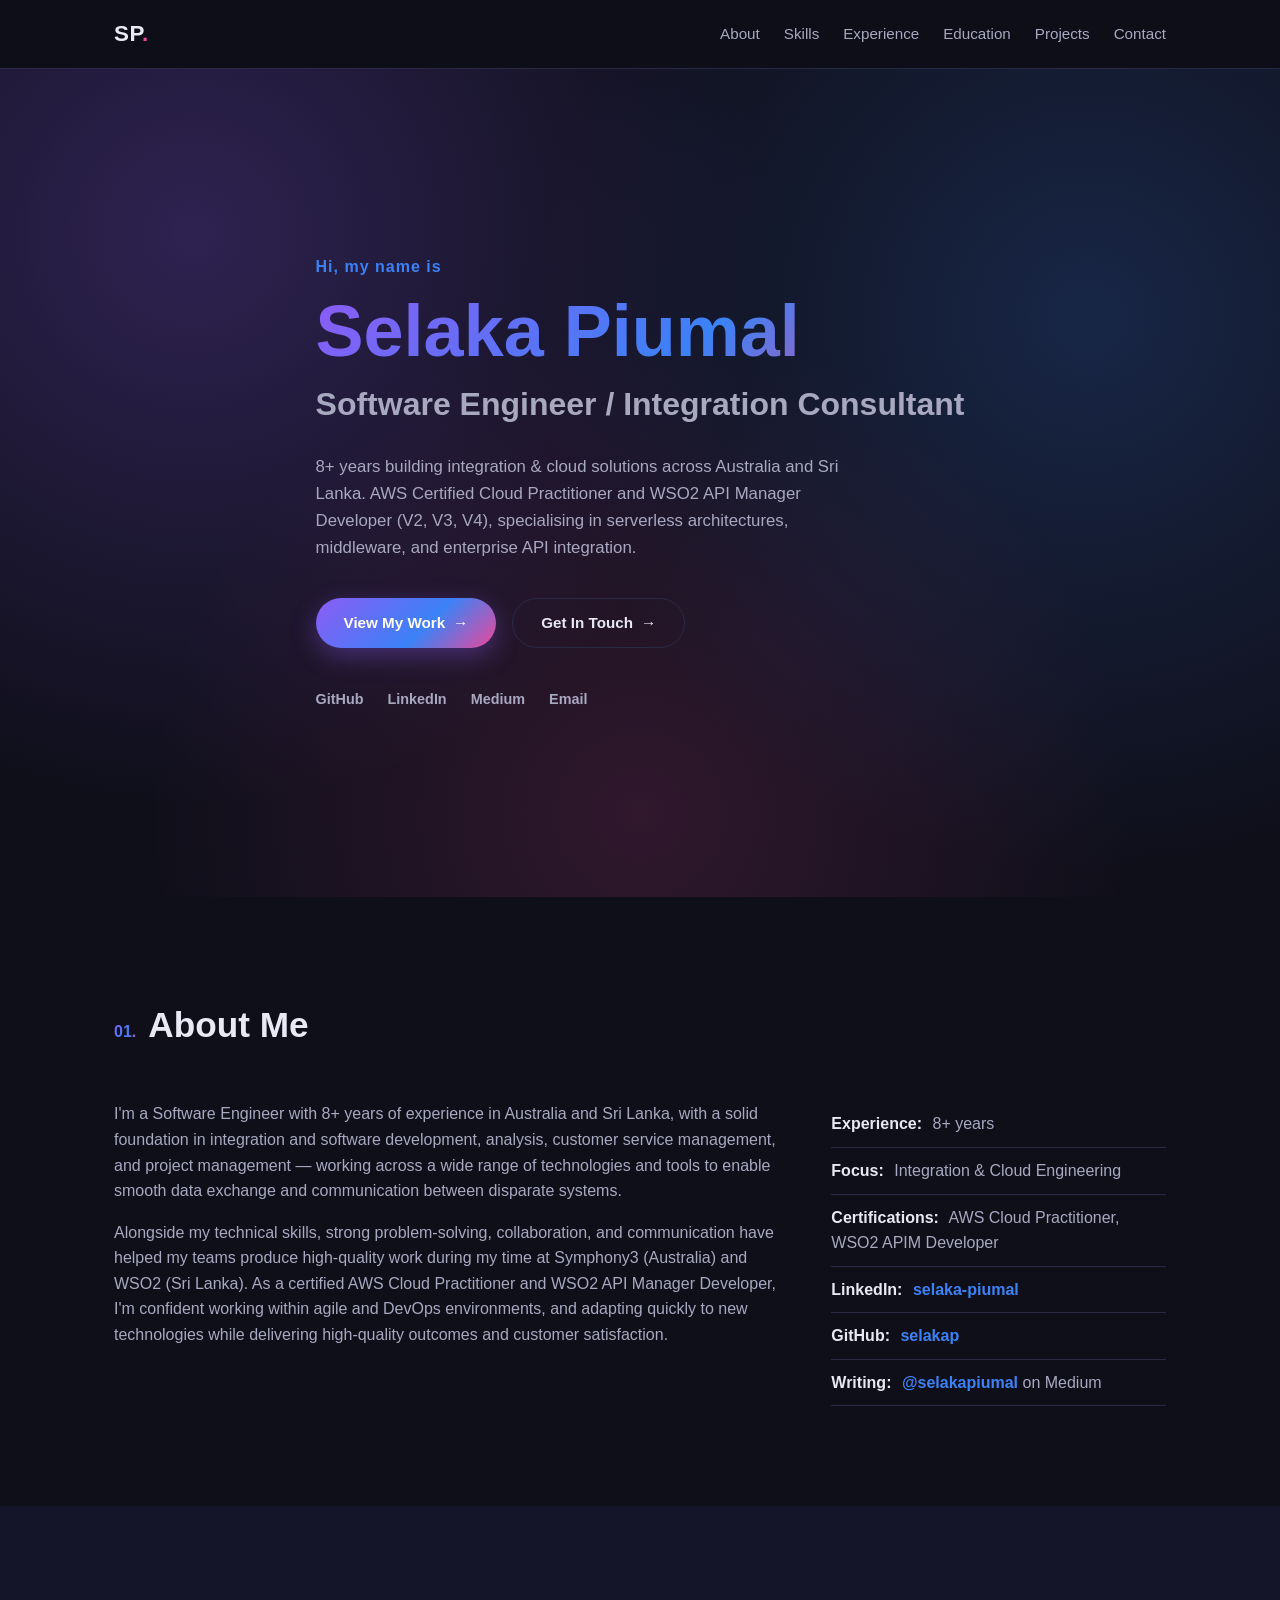
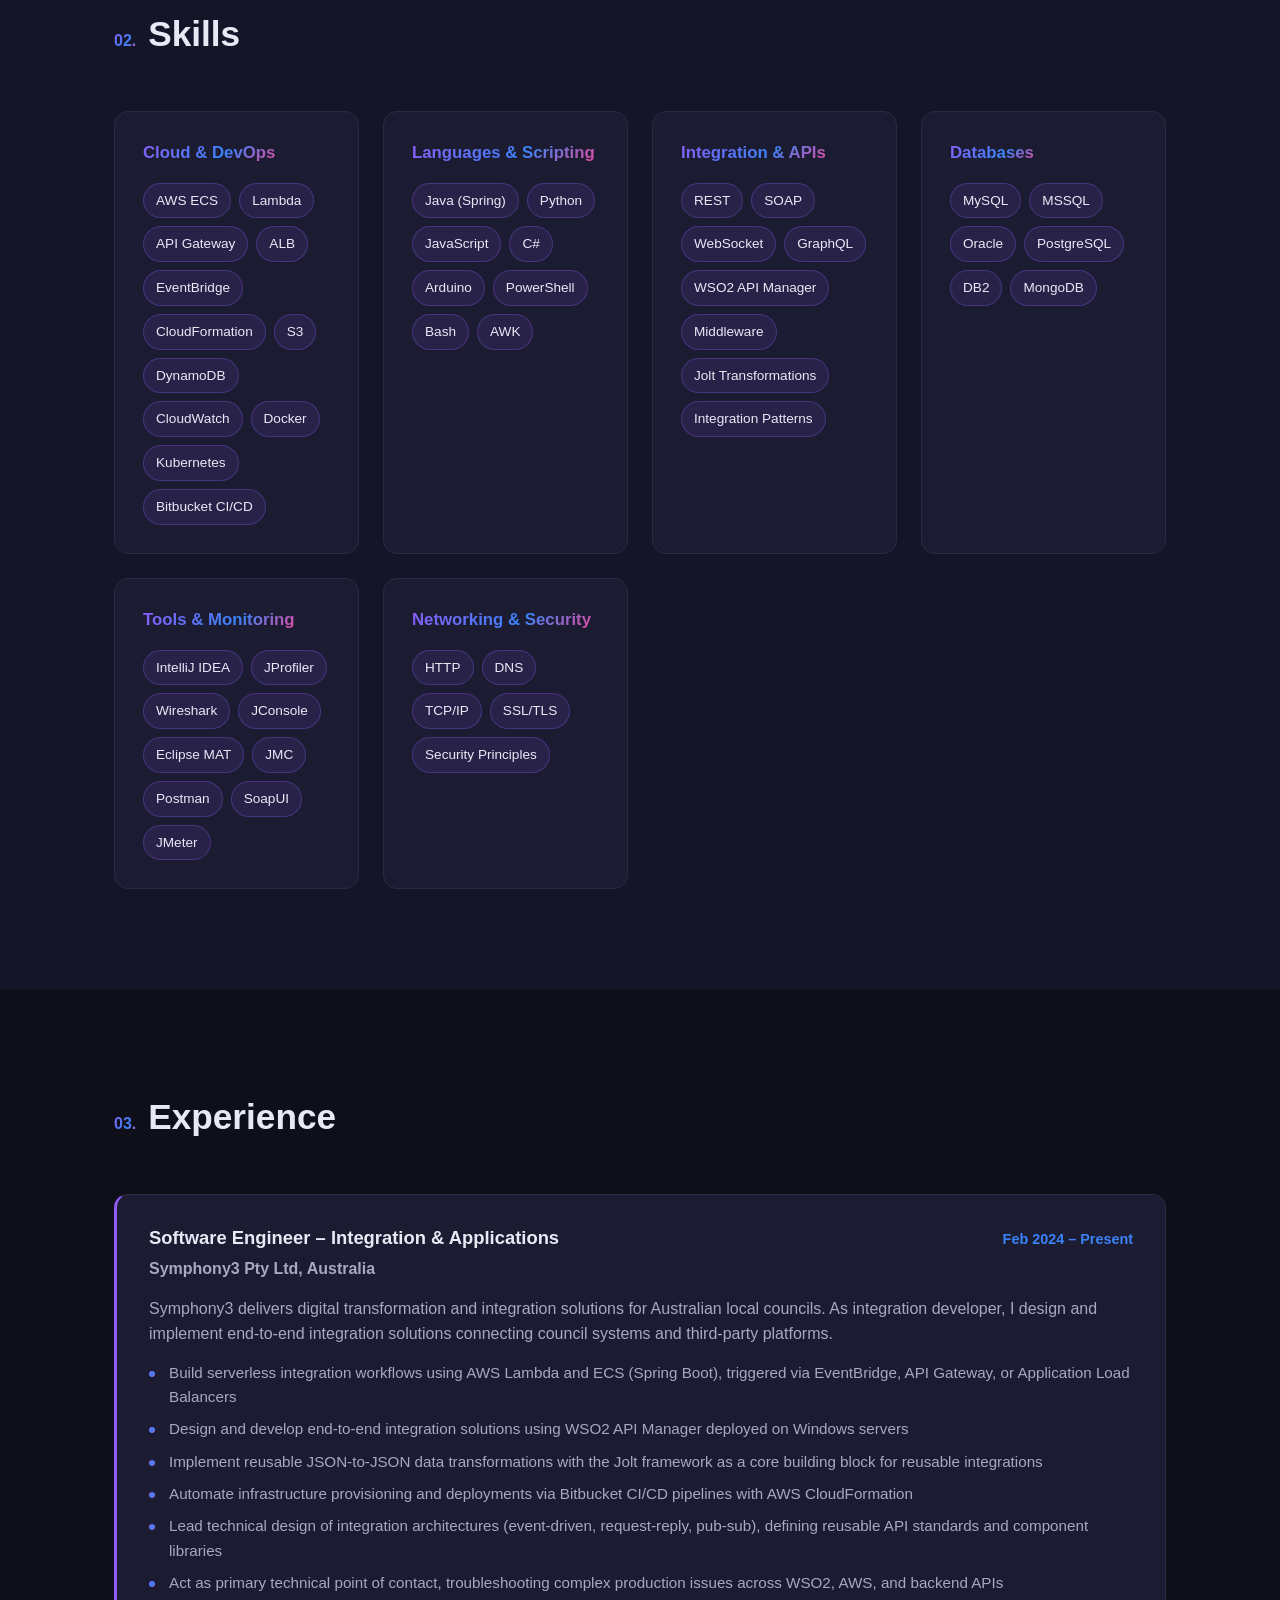
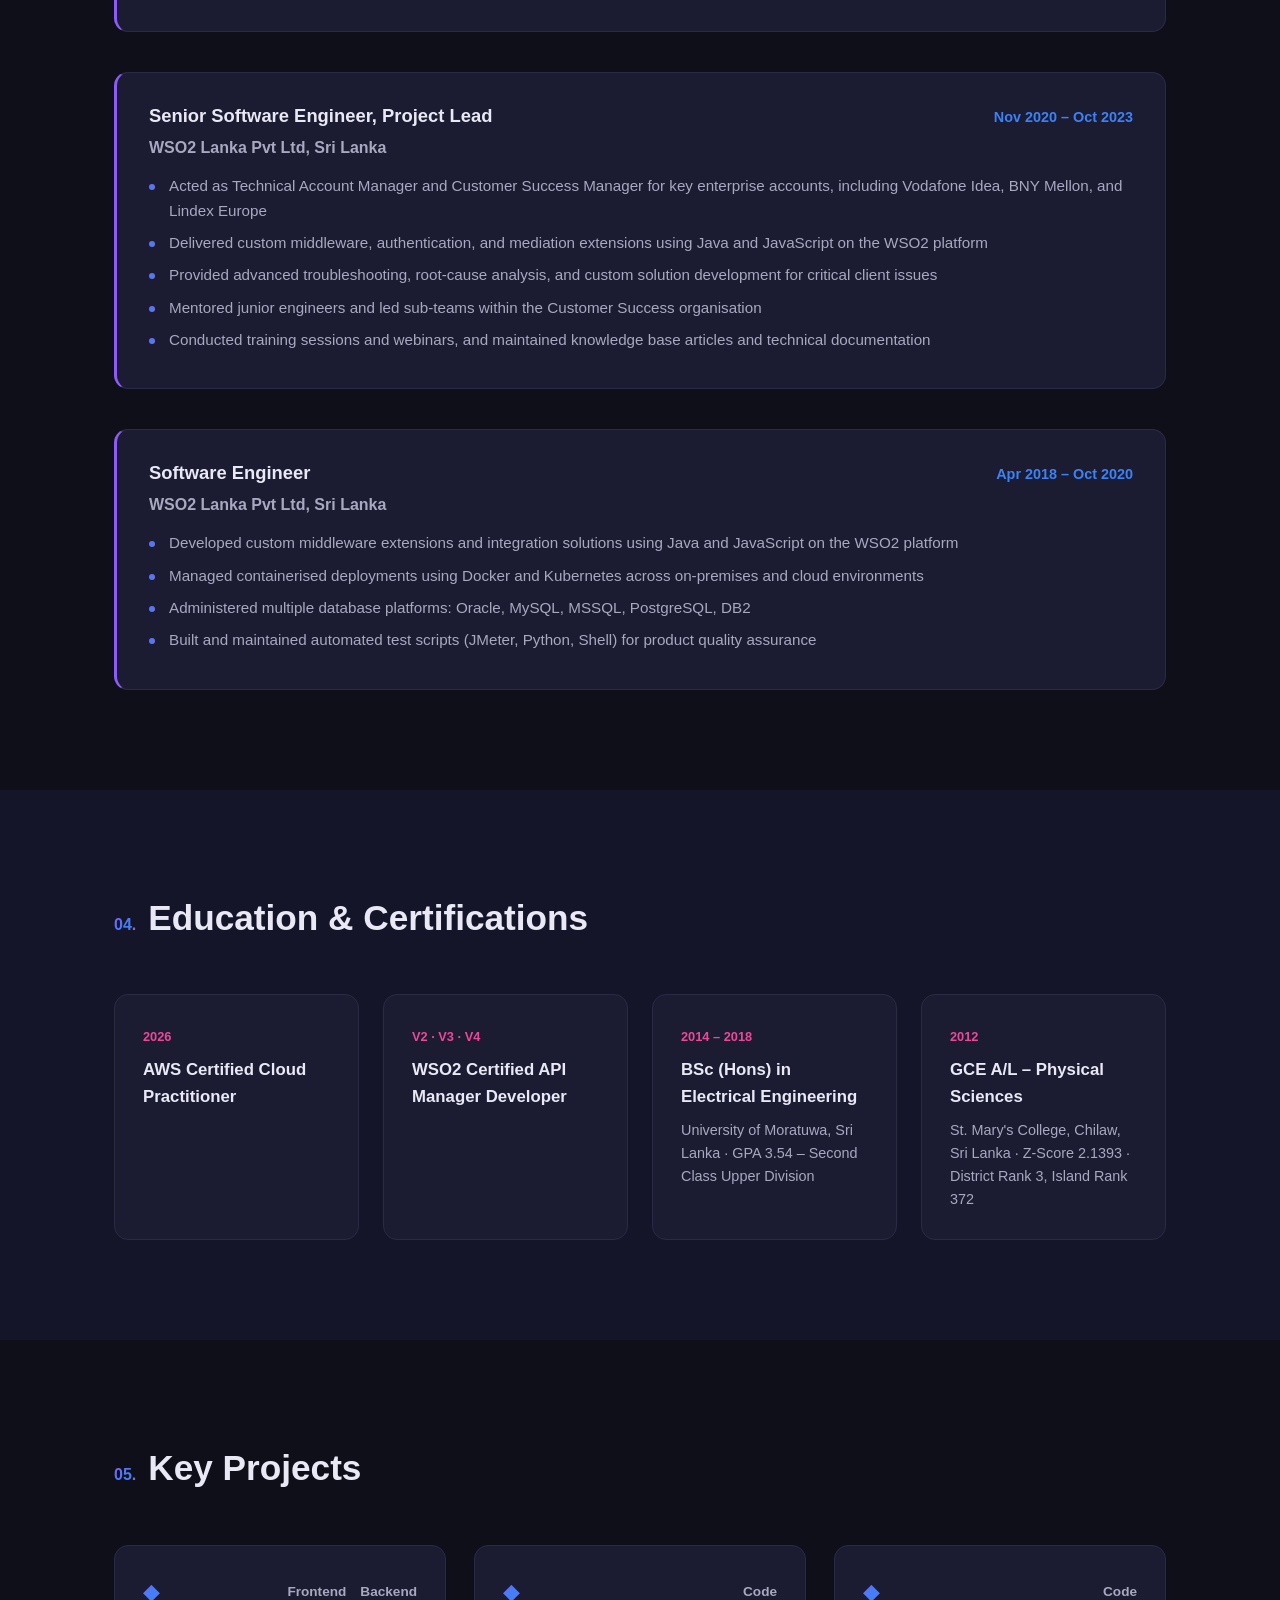
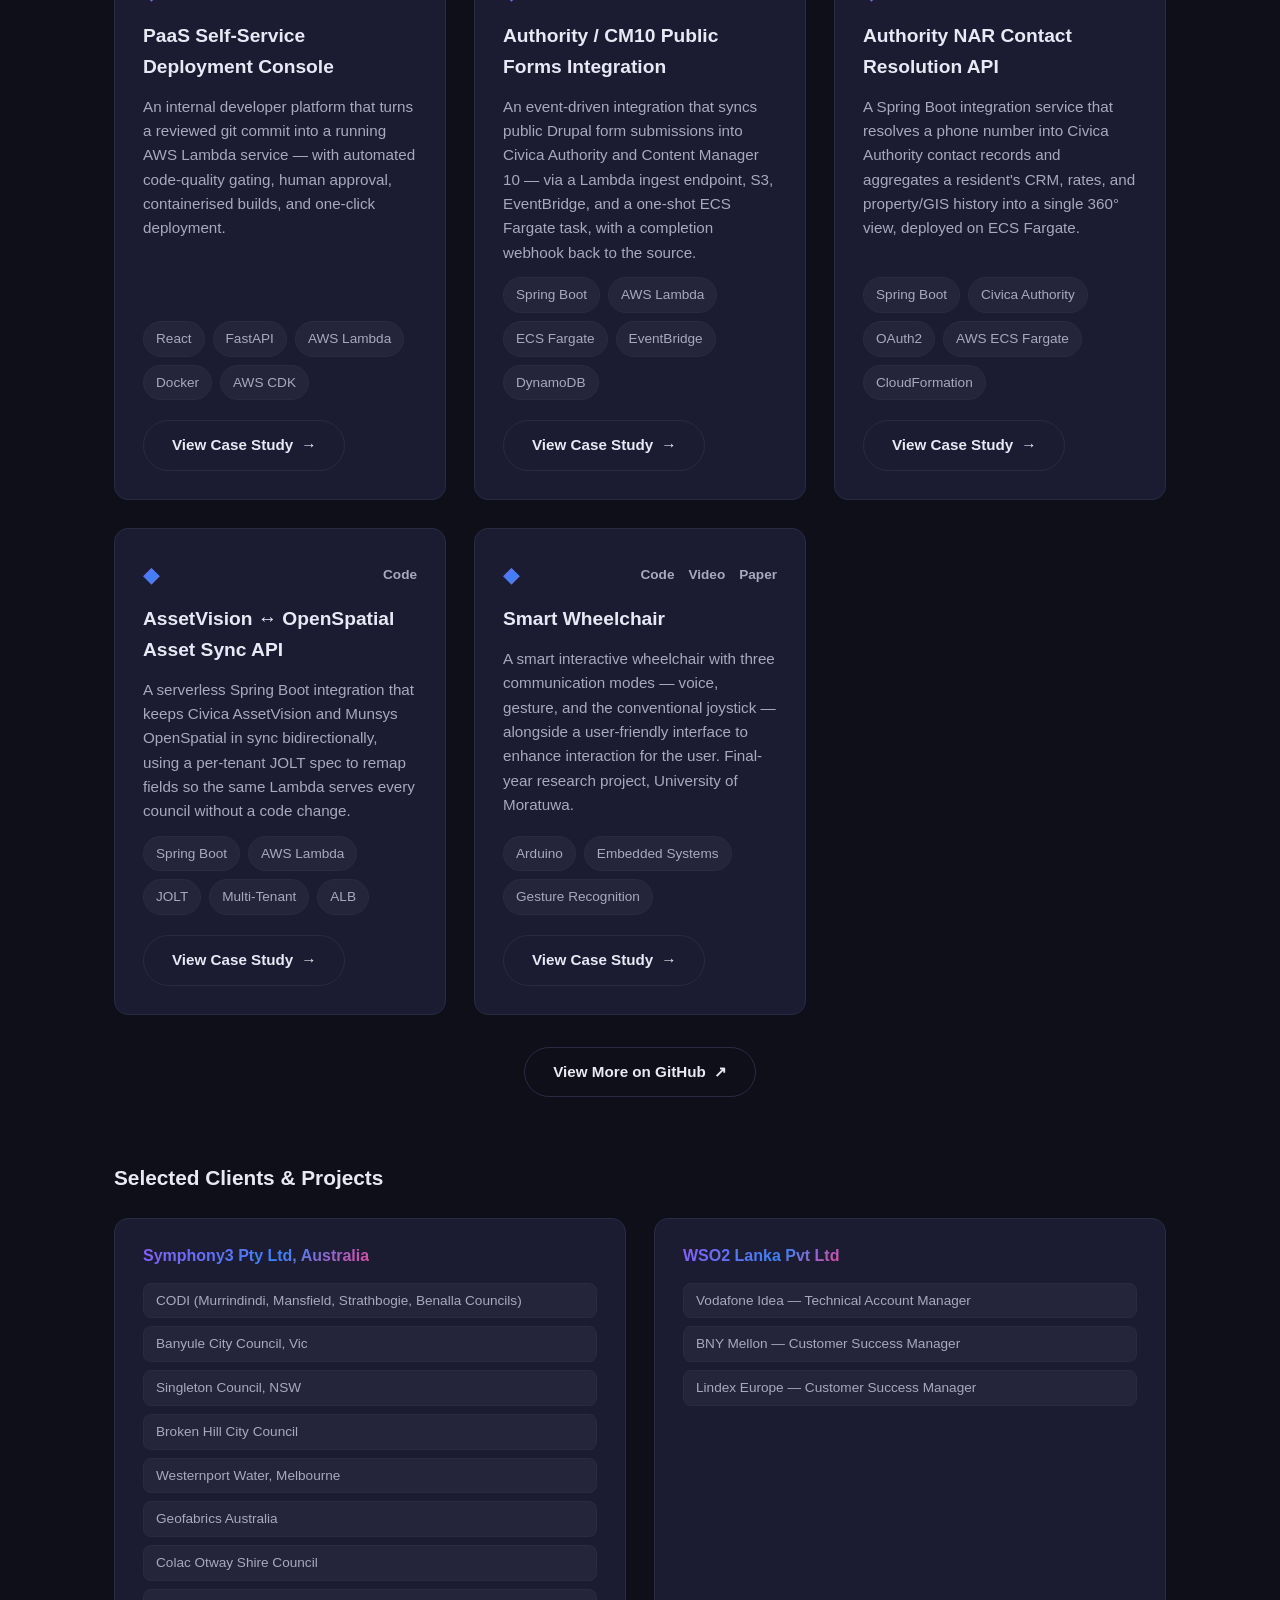
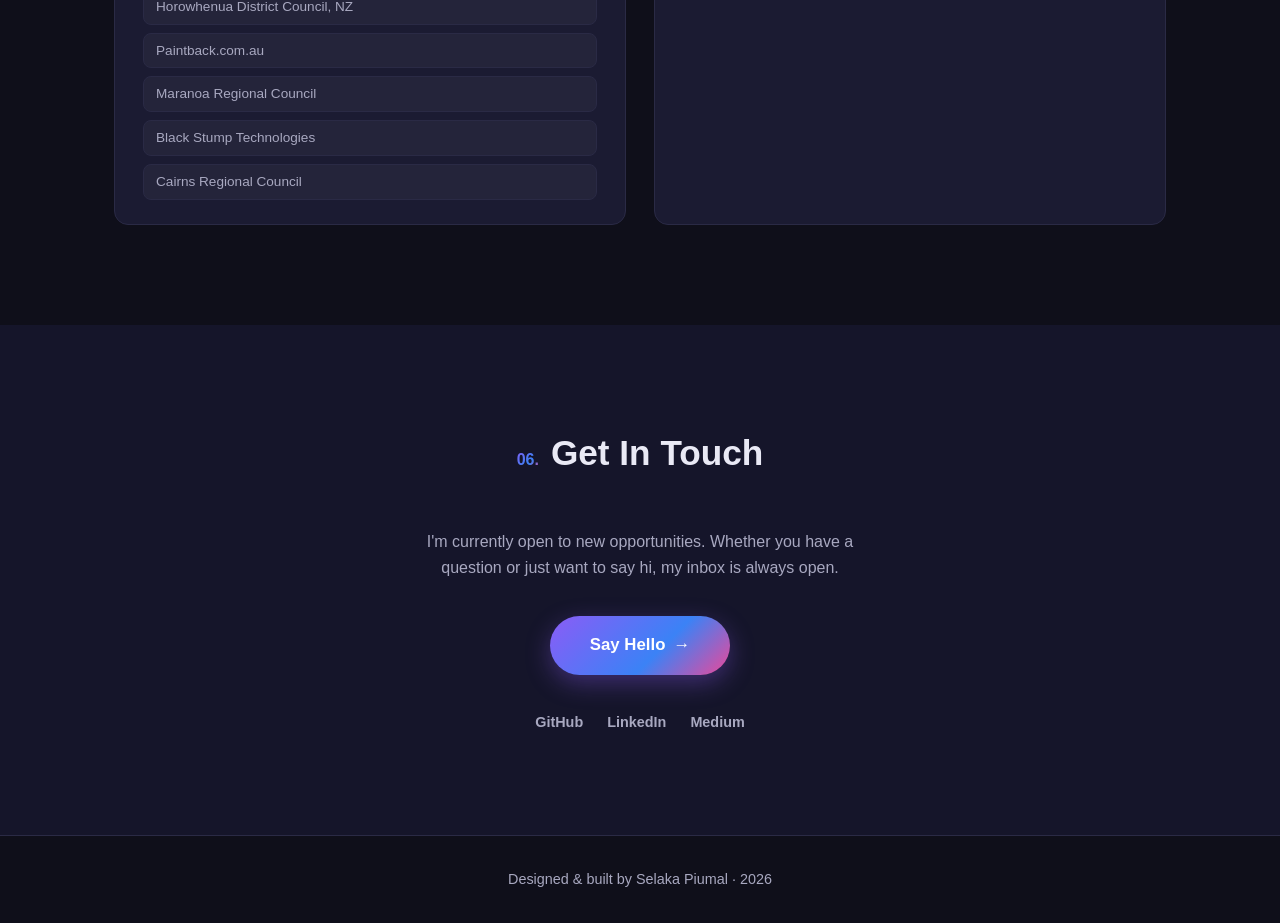
==== commit aec0cdfb: "change" ====
--- a/index.html
+++ b/index.html
@@ -262,7 +262,7 @@
               back to the source.
             </p>
             <ul class="tag-list tag-list--muted">
-              <li>Spring Boot</li><li>AWS Lambda</li><li>ECS Fargate</li><li>EventBridge</li><li>Civica Authority</li>
+              <li>Spring Boot</li><li>AWS Lambda</li><li>ECS Fargate</li><li>EventBridge</li><li>DynamoDB</li>
             </ul>
             <a href="projects/forms-authority-cm10.html" class="btn btn--ghost project-card__cta">View Case Study</a>
           </article>
--- a/style.css
+++ b/style.css
@@ -477,7 +477,7 @@
 .arch-diagram {
   display: flex;
   flex-wrap: wrap;
-  align-items: center;
+  align-items: flex-start;
   gap: 16px;
   margin-bottom: 32px;
 }
@@ -507,6 +507,7 @@
 .arch-arrow {
   font-size: 1.4rem;
   color: var(--accent-2);
+  margin-top: 31px;
 }
 
 .arch-branches {
@@ -552,6 +553,24 @@
 .arch-icon--management { background: #DD344C; }
 .arch-icon--devtools { background: #2684FF; }
 .arch-icon--quality { background: #4E2A84; }
+.arch-icon--database { background: #4053D6; }
+
+/* ---------- Sequence Diagram ---------- */
+.sequence-diagram-wrap {
+  overflow-x: auto;
+  background: var(--card-bg);
+  border: 1px solid var(--card-border);
+  border-radius: var(--radius);
+  padding: 20px;
+  margin-bottom: 20px;
+}
+
+.sequence-diagram__svg {
+  display: block;
+  min-width: 900px;
+  width: 100%;
+  height: auto;
+}
 
 .arch-box__label small {
   display: block;
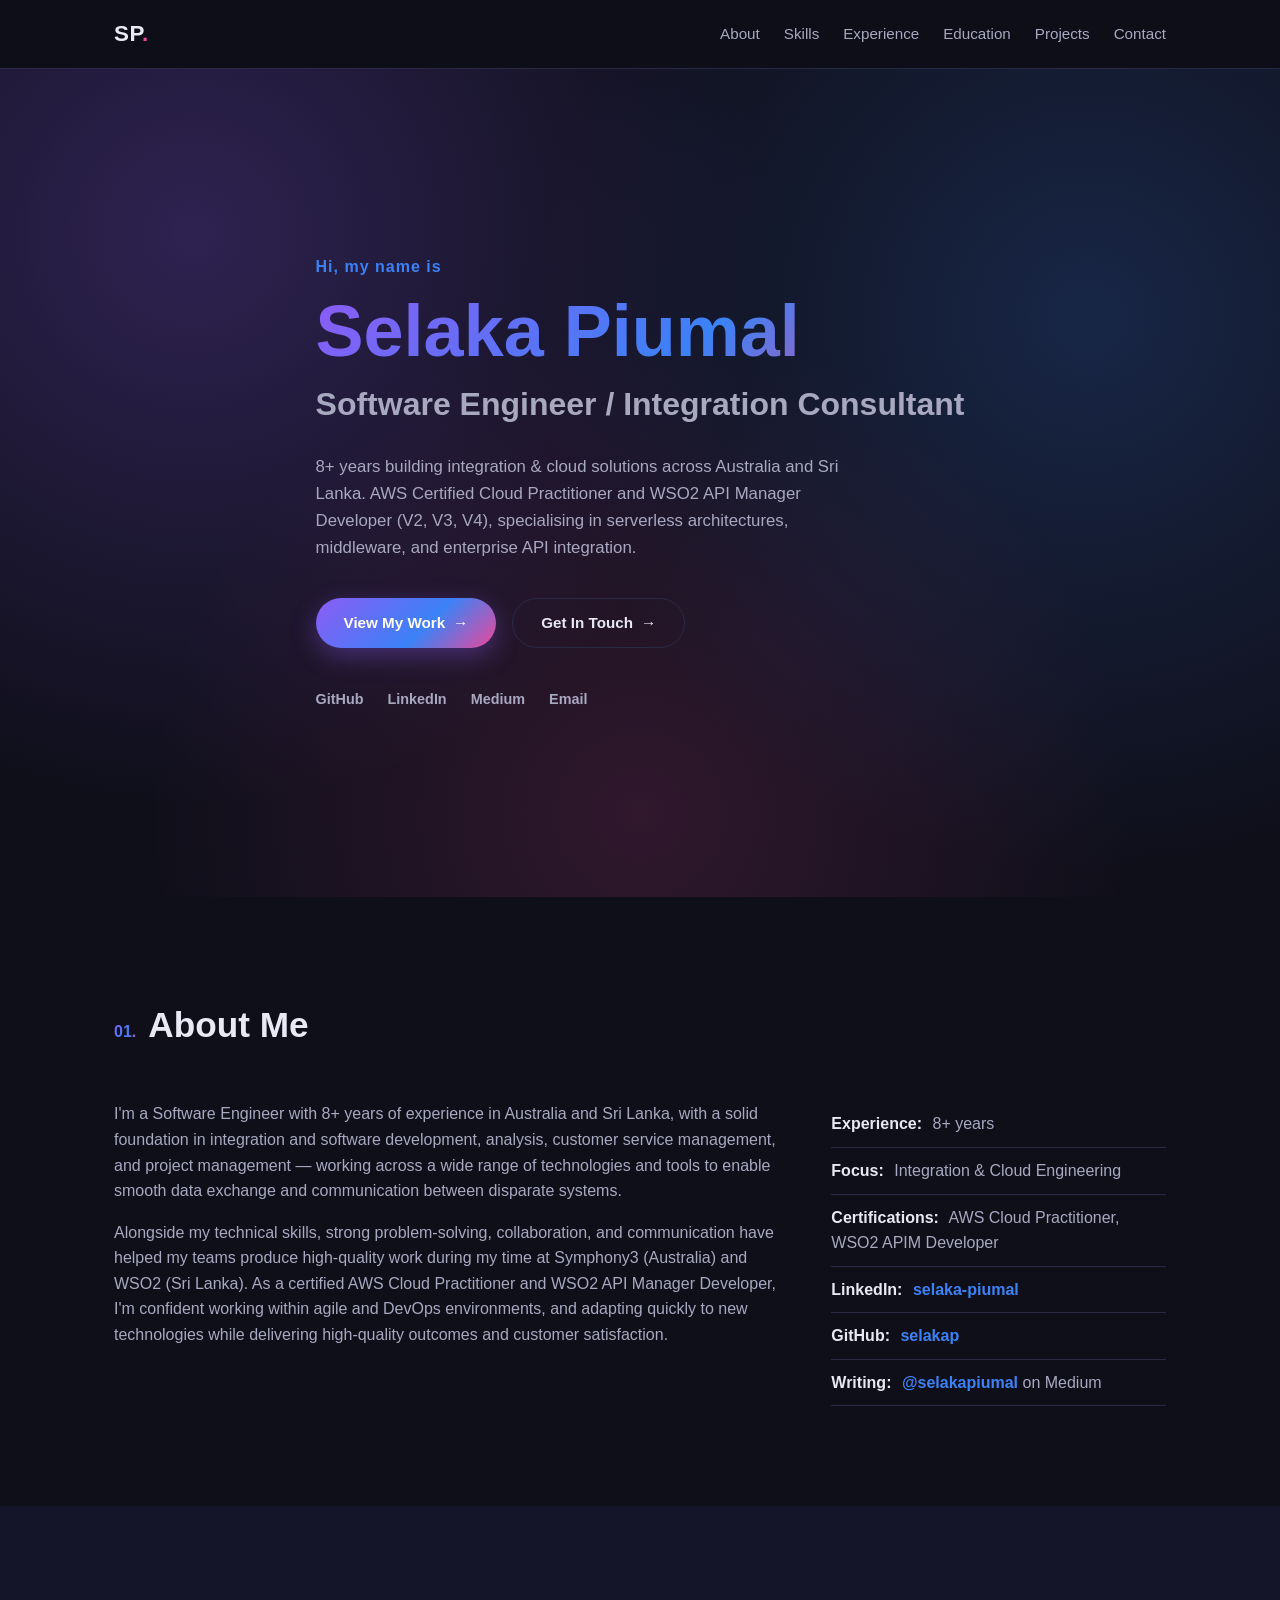
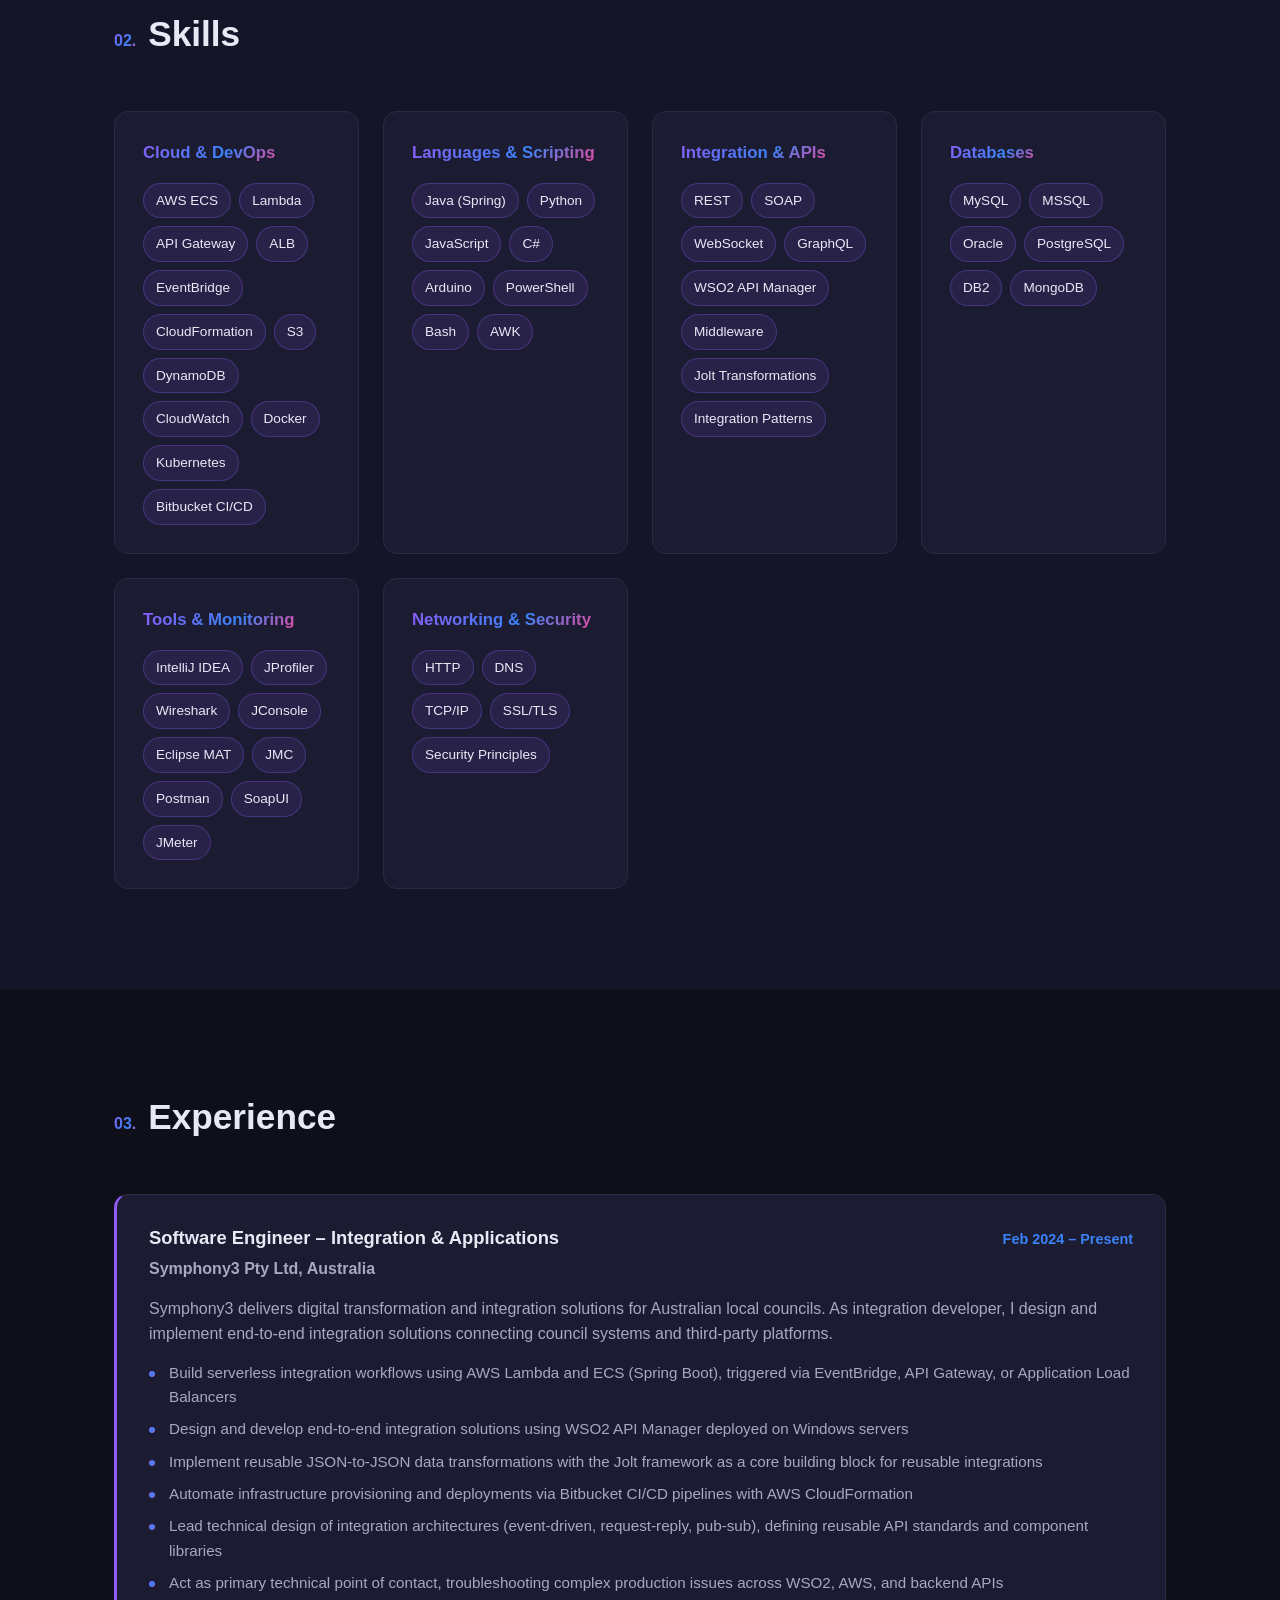
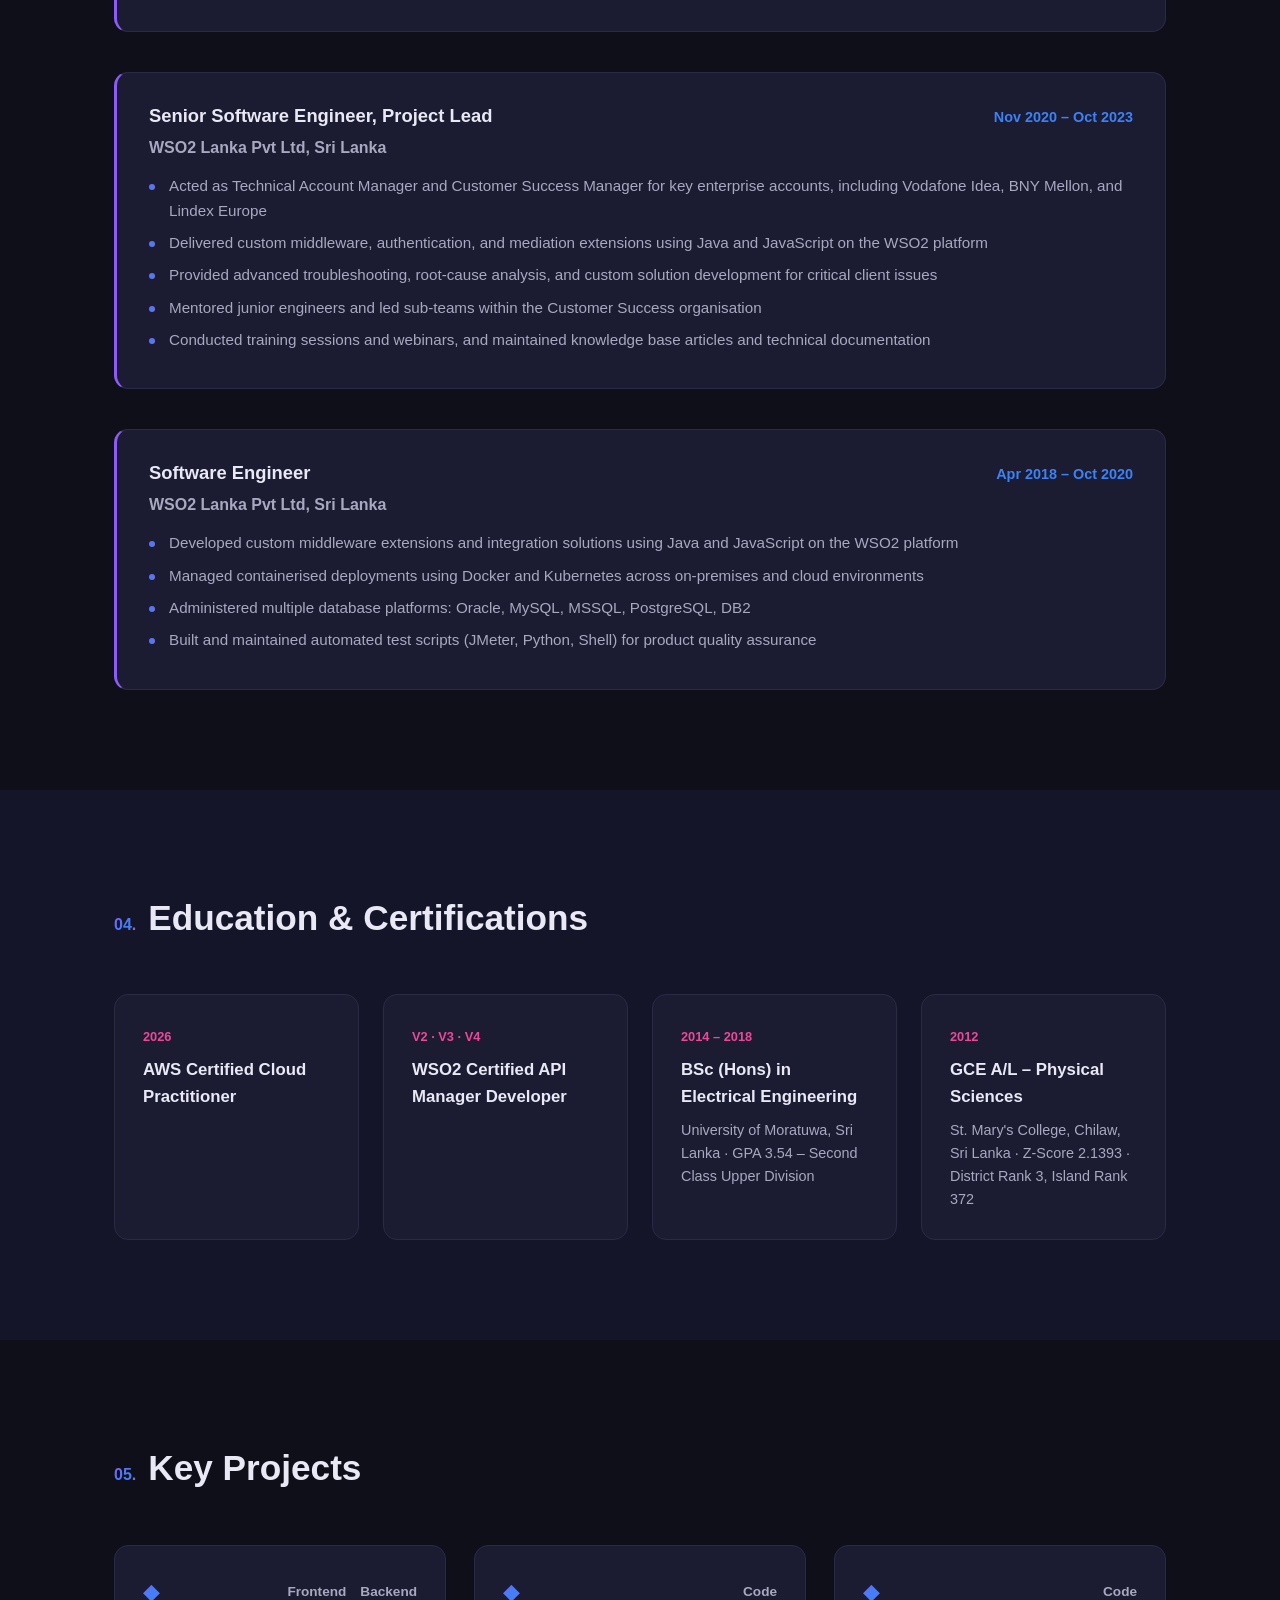
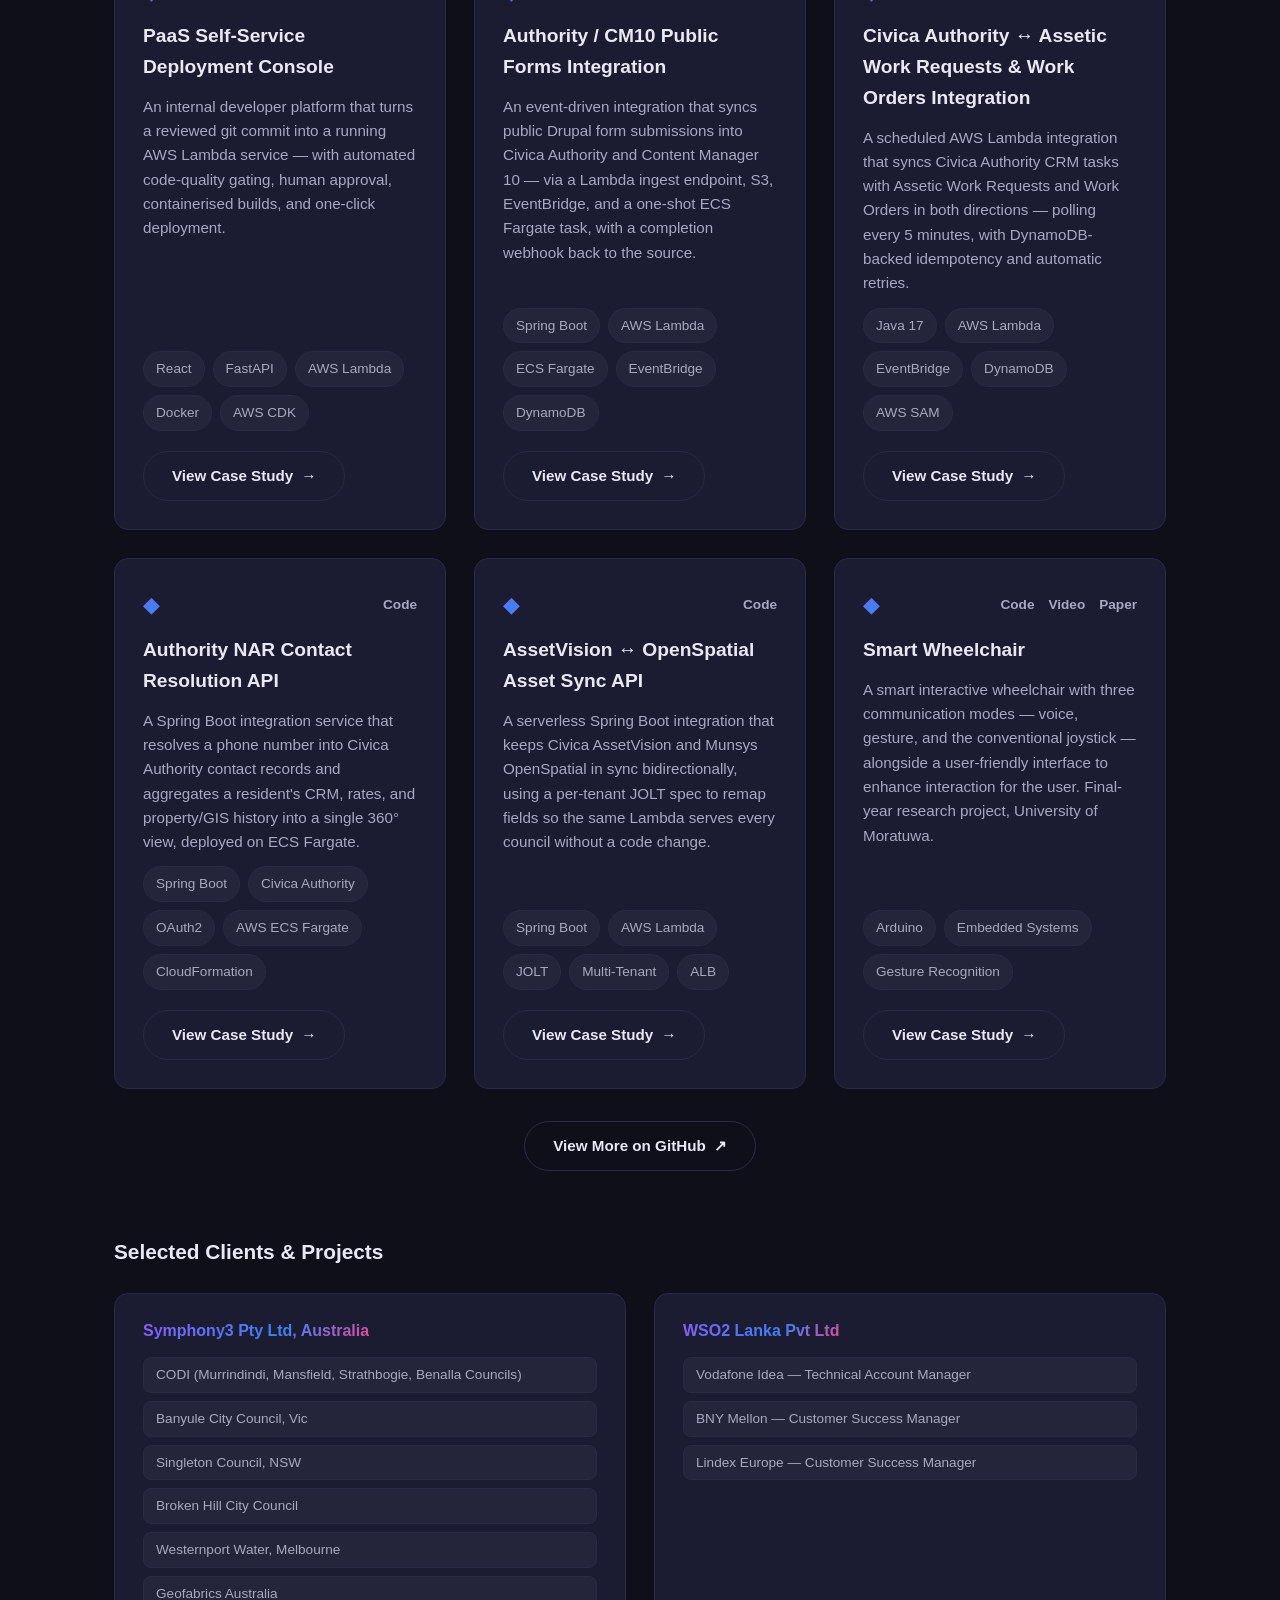
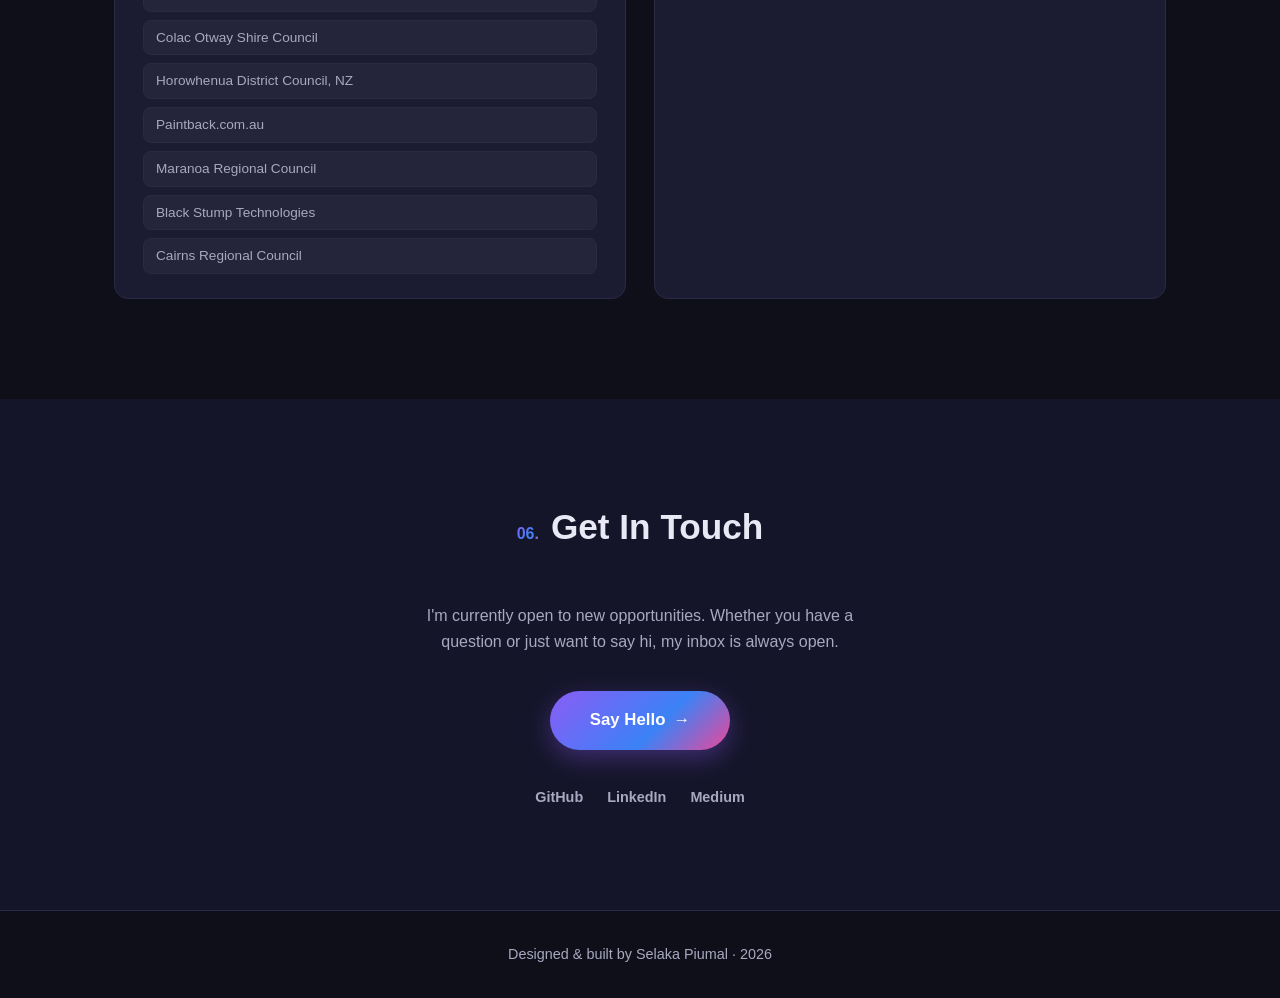
==== commit 55fe4e93: "main" ====
--- a/index.html
+++ b/index.html
@@ -271,6 +271,25 @@
             <div class="project-card__top">
               <span class="project-card__icon">&#9670;</span>
               <div class="project-card__links">
+                <a href="https://github.com/selakap/civica-assetic-CrmWorkRequestsAndWorkOrder-integration" target="_blank" rel="noopener">Code</a>
+              </div>
+            </div>
+            <h3>Civica Authority &harr; Assetic Work Requests &amp; Work Orders Integration</h3>
+            <p>
+              A scheduled AWS Lambda integration that syncs Civica Authority CRM tasks
+              with Assetic Work Requests and Work Orders in both directions &mdash; polling
+              every 5 minutes, with DynamoDB-backed idempotency and automatic retries.
+            </p>
+            <ul class="tag-list tag-list--muted">
+              <li>Java 17</li><li>AWS Lambda</li><li>EventBridge</li><li>DynamoDB</li><li>AWS SAM</li>
+            </ul>
+            <a href="projects/civica-assetic-integration.html" class="btn btn--ghost project-card__cta">View Case Study</a>
+          </article>
+
+          <article class="project-card">
+            <div class="project-card__top">
+              <span class="project-card__icon">&#9670;</span>
+              <div class="project-card__links">
                 <a href="https://github.com/selakap/Authority-NarApi" target="_blank" rel="noopener">Code</a>
               </div>
             </div>
--- a/style.css
+++ b/style.css
@@ -684,6 +684,43 @@
   color: #86efac;
   line-height: 1.7;
   overflow-x: auto;
+}
+
+/* ---------- Demo Video ---------- */
+.video-frame {
+  background: var(--card-bg);
+  border: 1px solid var(--card-border);
+  border-radius: var(--radius);
+  overflow: hidden;
+  margin-bottom: 16px;
+}
+
+.video-frame__bar {
+  display: flex;
+  gap: 6px;
+  padding: 14px 18px;
+  background: rgba(255, 255, 255, 0.03);
+  border-bottom: 1px solid var(--card-border);
+}
+
+.video-frame__dot {
+  width: 10px;
+  height: 10px;
+  border-radius: 50%;
+  background: var(--card-border);
+}
+
+.video-frame video {
+  display: block;
+  width: 100%;
+  height: auto;
+  background: #000;
+}
+
+.video-frame__caption {
+  text-align: center;
+  color: var(--text-muted);
+  font-size: 0.9rem;
 }
 
 /* ---------- Portal Mockup (Authority NAR case study) ---------- */
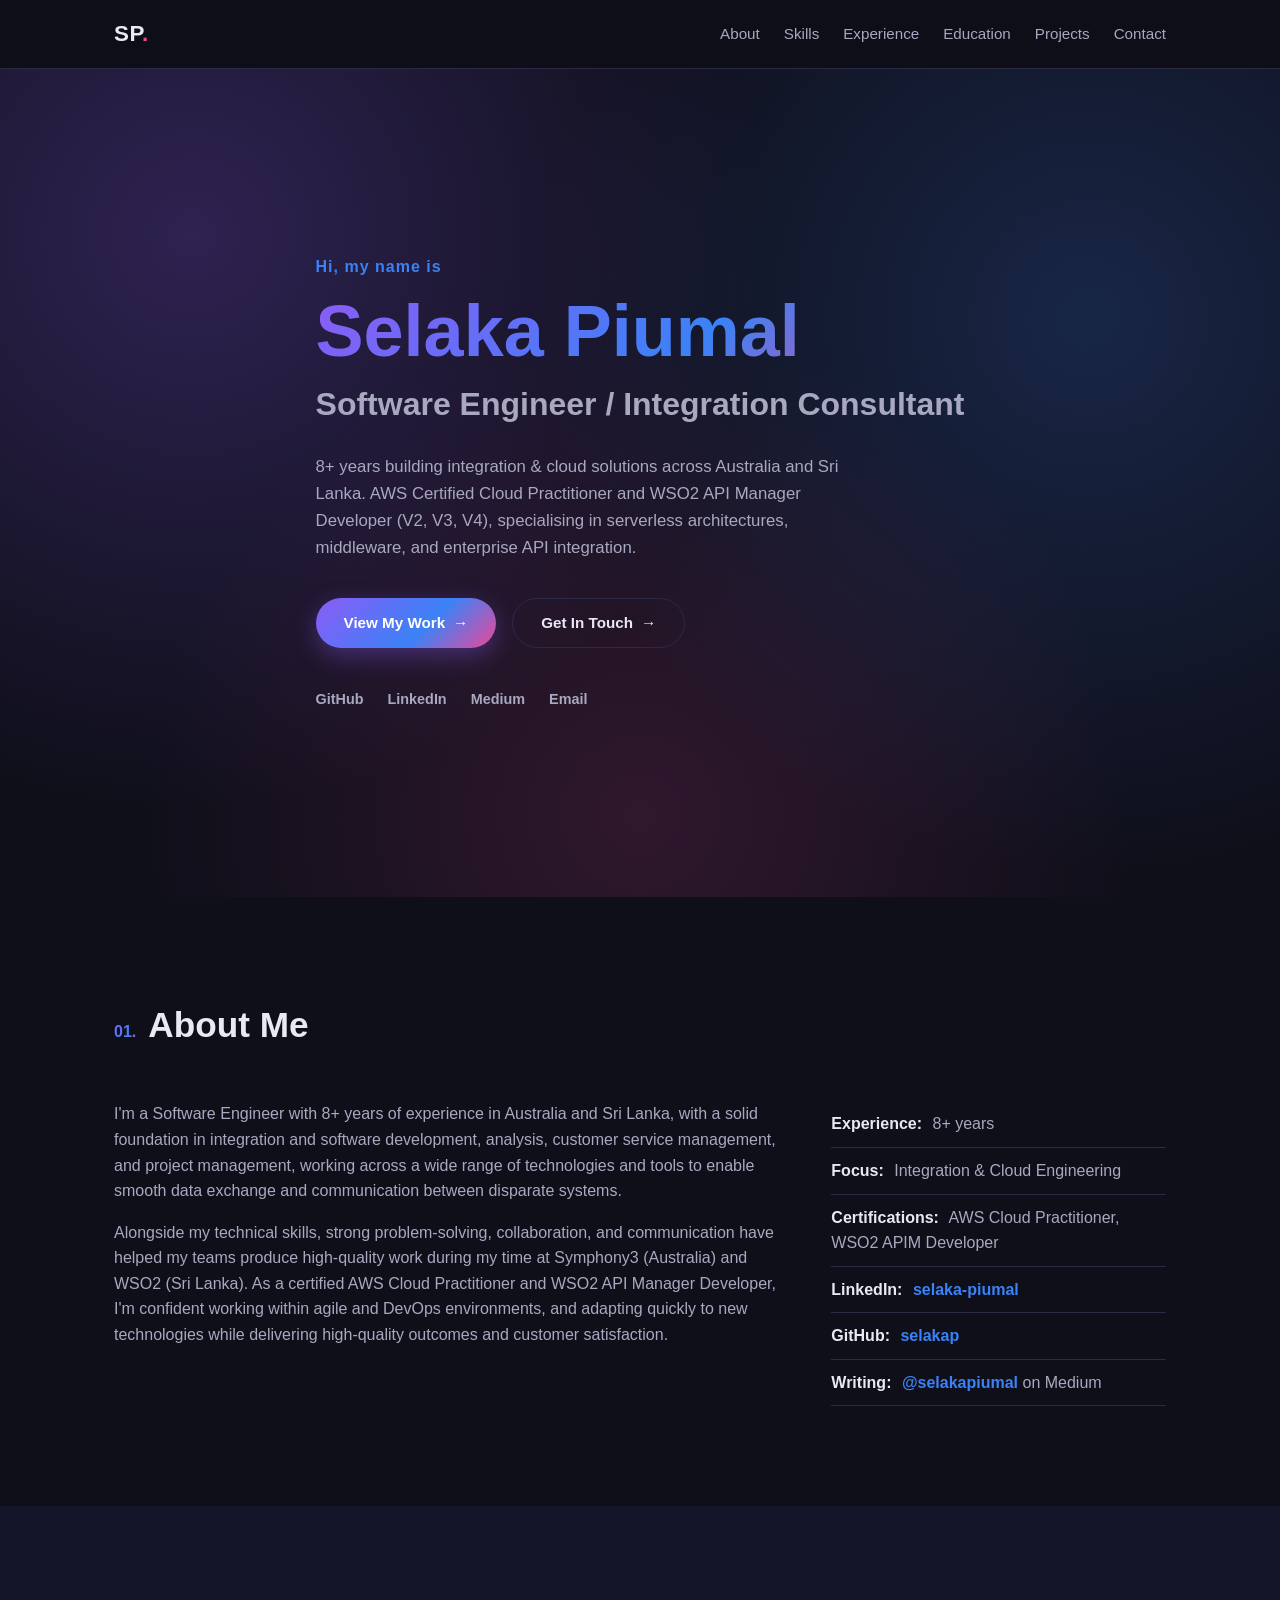
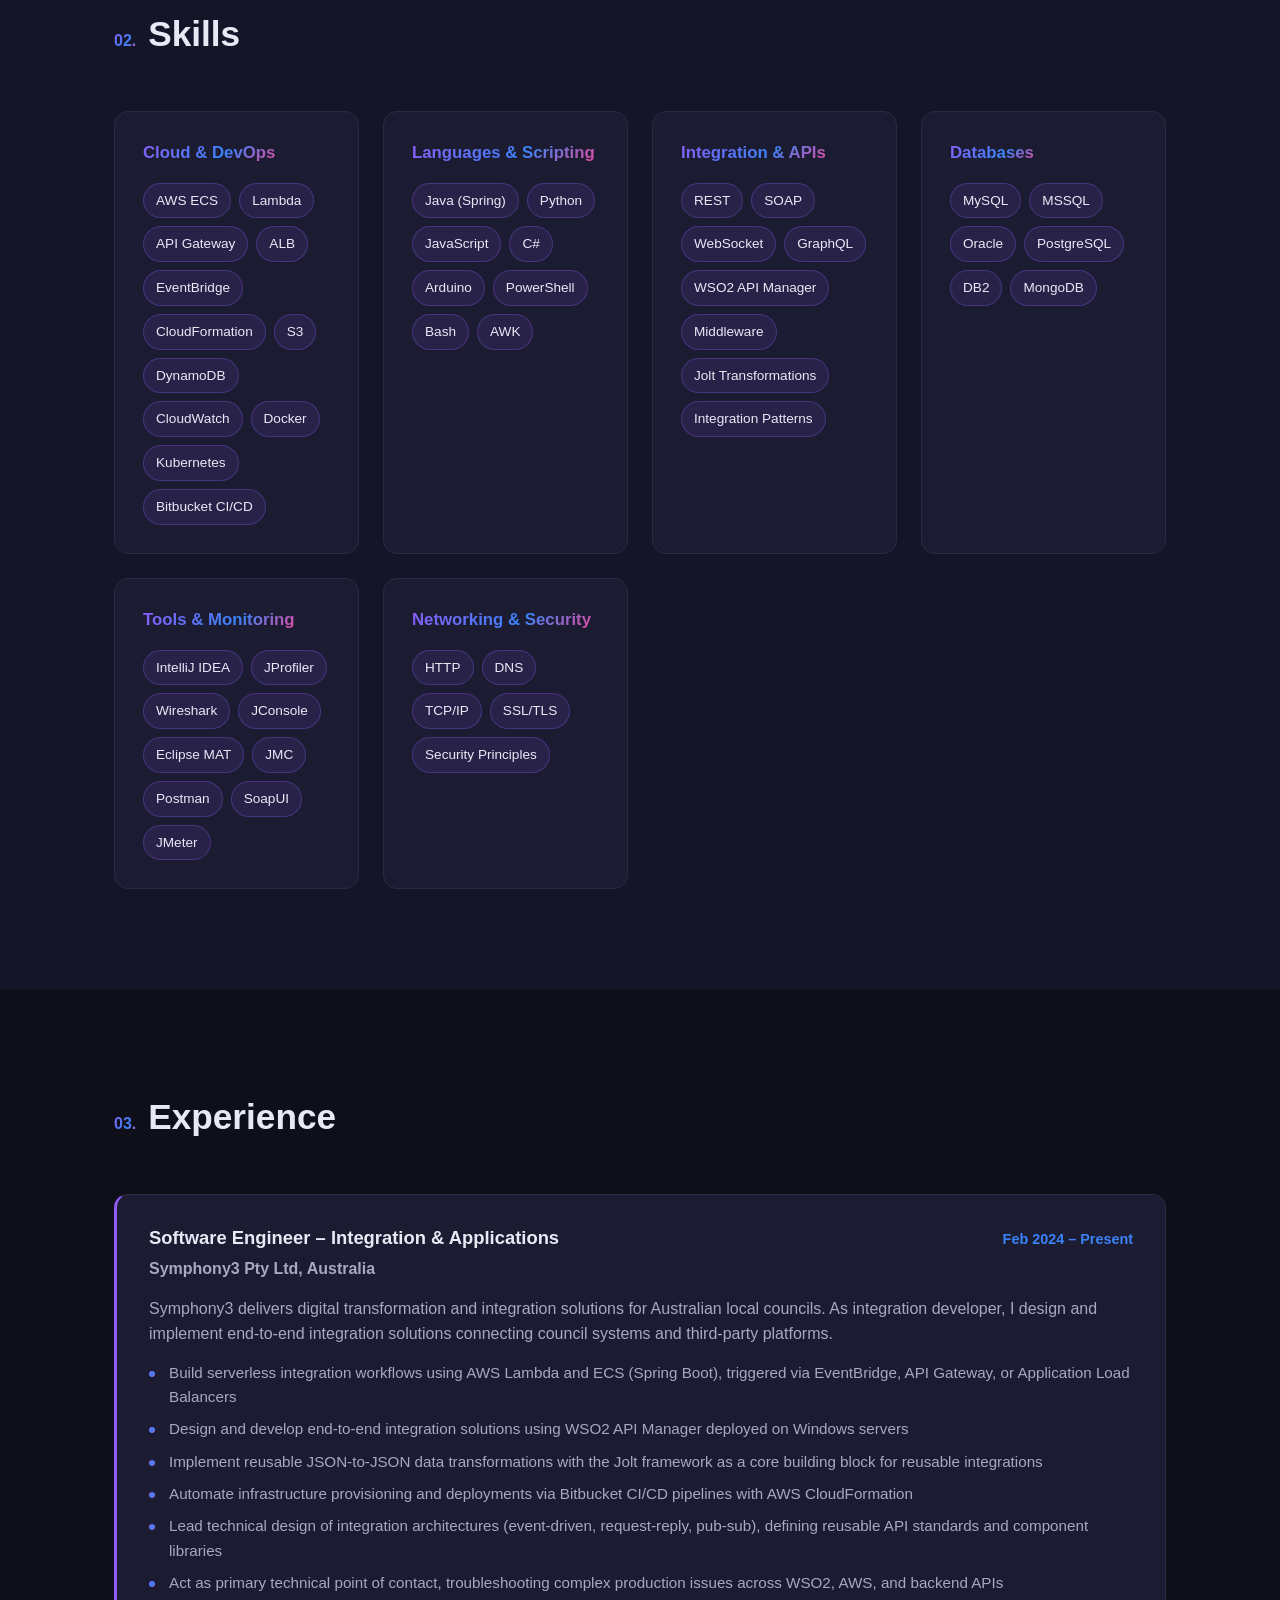
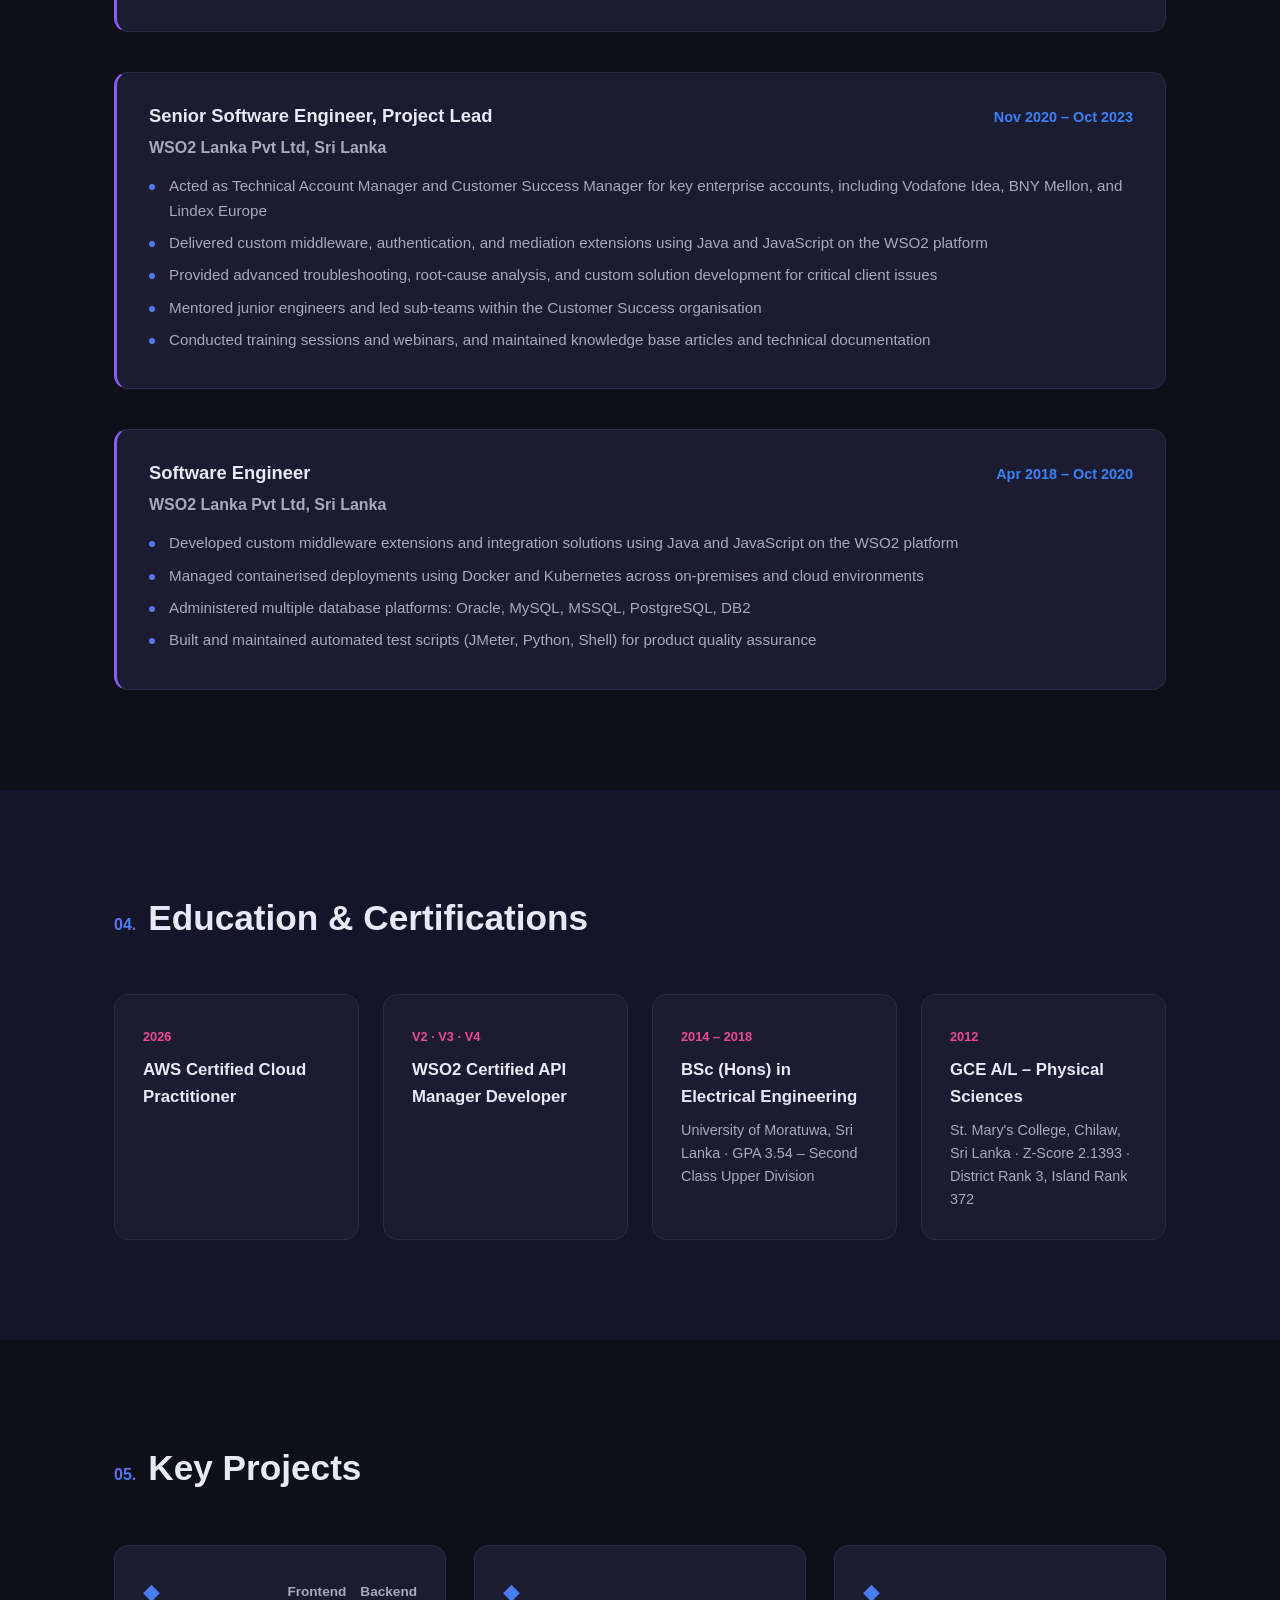
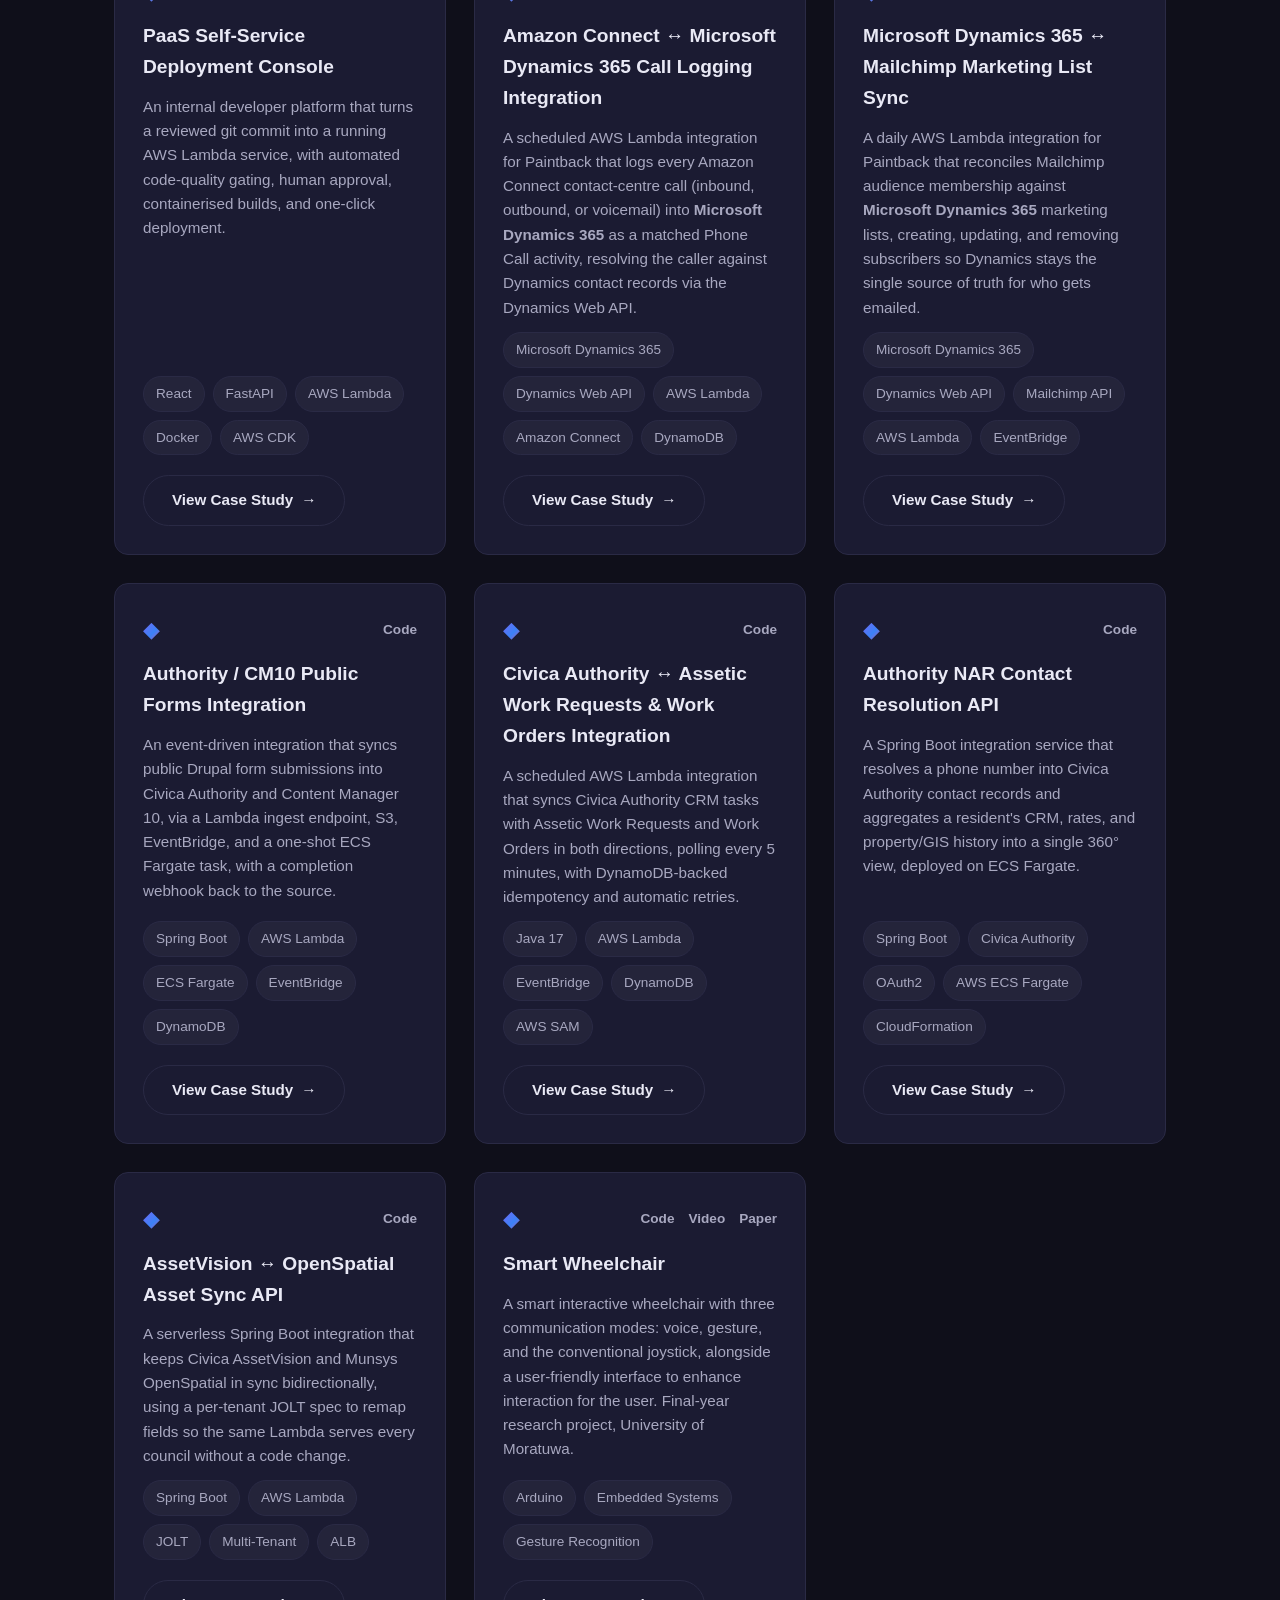
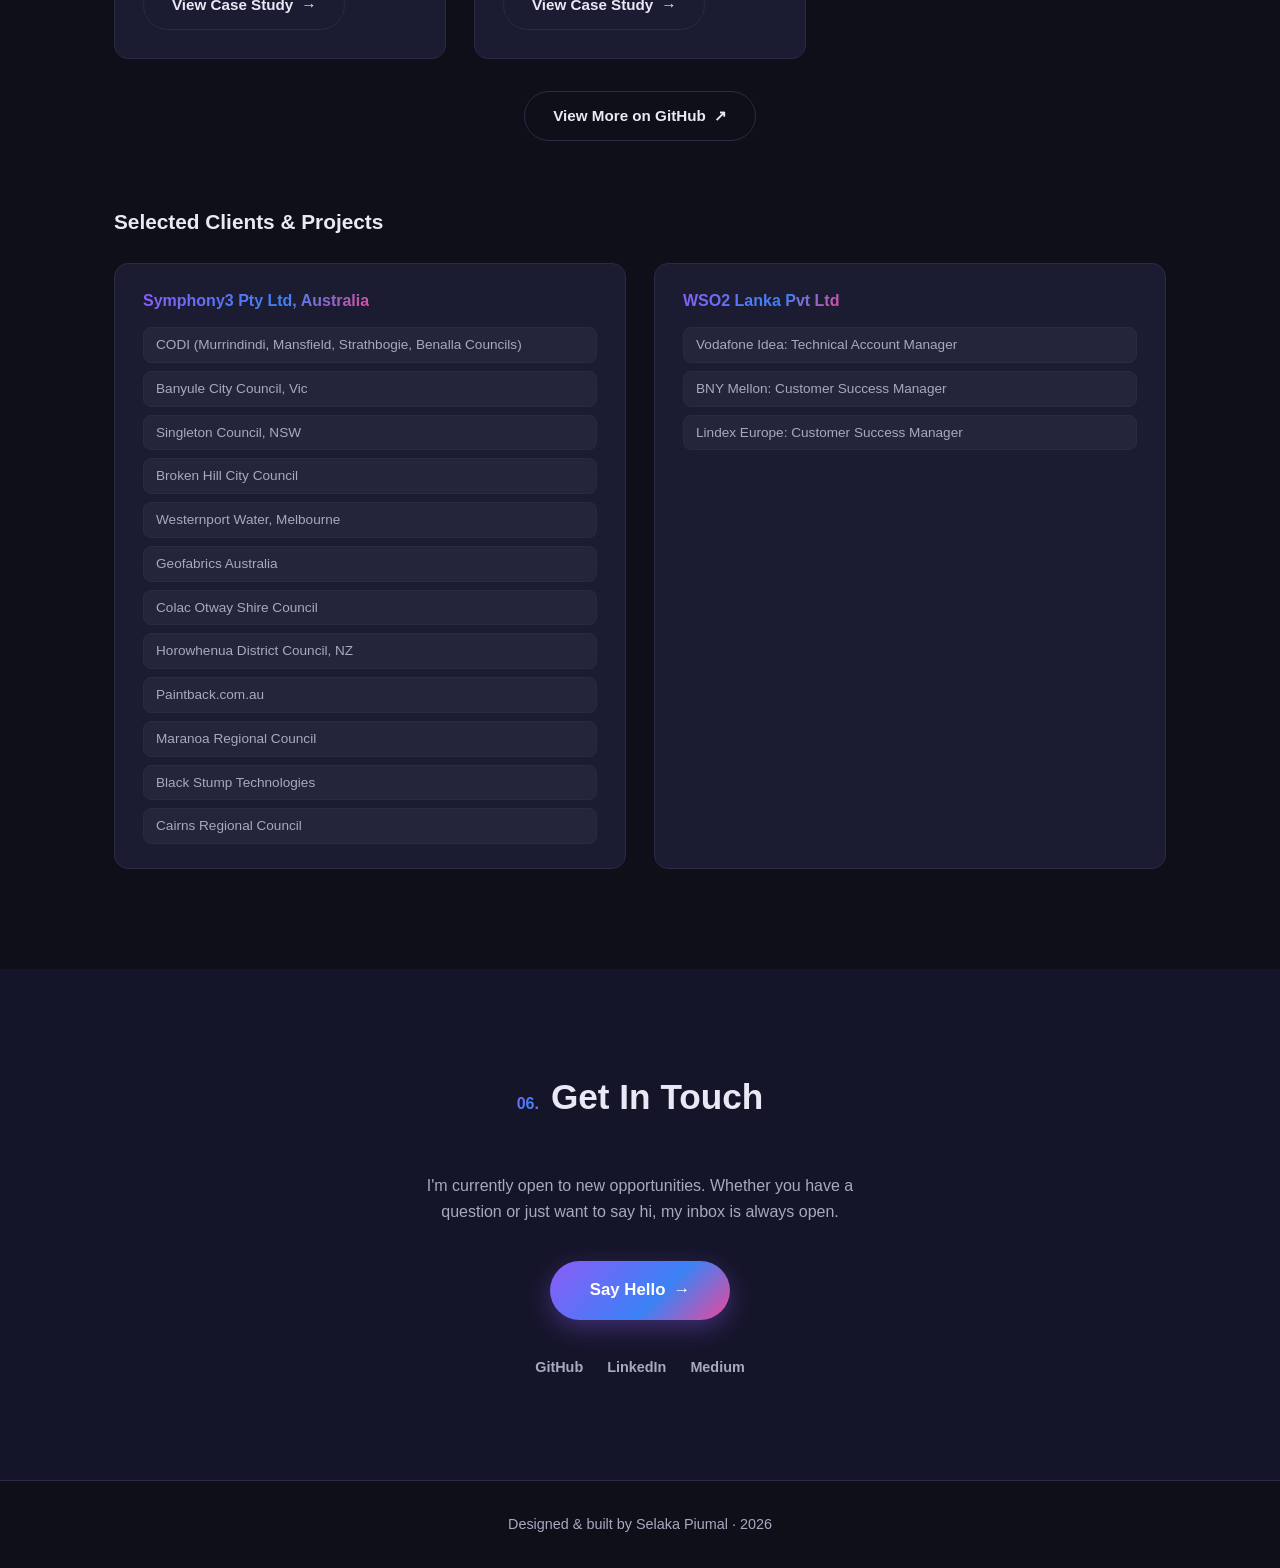
==== commit 9b5e67ac: "Add Paintback Dynamics integrations, remove em dashes sitewide - Add case studies for the Amazon Con" ====
--- a/index.html
+++ b/index.html
@@ -3,8 +3,8 @@
 <head>
   <meta charset="UTF-8">
   <meta name="viewport" content="width=device-width, initial-scale=1.0">
-  <title>Selaka Piumal — Software Engineer / Integration Consultant</title>
-  <meta name="description" content="Portfolio of Selaka Piumal — Software Engineer & Integration Consultant. AWS Certified Cloud Practitioner, WSO2 API Manager Developer.">
+  <title>Selaka Piumal | Software Engineer / Integration Consultant</title>
+  <meta name="description" content="Portfolio of Selaka Piumal, Software Engineer & Integration Consultant. AWS Certified Cloud Practitioner, WSO2 API Manager Developer.">
   <link rel="stylesheet" href="style.css">
 </head>
 <body>
@@ -58,7 +58,7 @@
             <p>
               I'm a Software Engineer with 8+ years of experience in Australia and Sri Lanka,
               with a solid foundation in integration and software development, analysis, customer
-              service management, and project management &mdash; working across a wide range of
+              service management, and project management, working across a wide range of
               technologies and tools to enable smooth data exchange and communication between
               disparate systems.
             </p>
@@ -238,7 +238,7 @@
             <h3>PaaS Self-Service Deployment Console</h3>
             <p>
               An internal developer platform that turns a reviewed git commit into a running
-              AWS Lambda service &mdash; with automated code-quality gating, human approval,
+              AWS Lambda service, with automated code-quality gating, human approval,
               containerised builds, and one-click deployment.
             </p>
             <ul class="tag-list tag-list--muted">
@@ -250,6 +250,40 @@
           <article class="project-card">
             <div class="project-card__top">
               <span class="project-card__icon">&#9670;</span>
+            </div>
+            <h3>Amazon Connect &harr; Microsoft Dynamics 365 Call Logging Integration</h3>
+            <p>
+              A scheduled AWS Lambda integration for Paintback that logs every Amazon Connect
+              contact-centre call (inbound, outbound, or voicemail) into
+              <strong>Microsoft Dynamics 365</strong> as a matched Phone Call activity, resolving
+              the caller against Dynamics contact records via the Dynamics Web API.
+            </p>
+            <ul class="tag-list tag-list--muted">
+              <li>Microsoft Dynamics 365</li><li>Dynamics Web API</li><li>AWS Lambda</li><li>Amazon Connect</li><li>DynamoDB</li>
+            </ul>
+            <a href="projects/paintback-connect-dynamics.html" class="btn btn--ghost project-card__cta">View Case Study</a>
+          </article>
+
+          <article class="project-card">
+            <div class="project-card__top">
+              <span class="project-card__icon">&#9670;</span>
+            </div>
+            <h3>Microsoft Dynamics 365 &harr; Mailchimp Marketing List Sync</h3>
+            <p>
+              A daily AWS Lambda integration for Paintback that reconciles Mailchimp audience
+              membership against <strong>Microsoft Dynamics 365</strong> marketing lists,
+              creating, updating, and removing subscribers so Dynamics stays the single source
+              of truth for who gets emailed.
+            </p>
+            <ul class="tag-list tag-list--muted">
+              <li>Microsoft Dynamics 365</li><li>Dynamics Web API</li><li>Mailchimp API</li><li>AWS Lambda</li><li>EventBridge</li>
+            </ul>
+            <a href="projects/paintback-dynamics-mailchimp.html" class="btn btn--ghost project-card__cta">View Case Study</a>
+          </article>
+
+          <article class="project-card">
+            <div class="project-card__top">
+              <span class="project-card__icon">&#9670;</span>
               <div class="project-card__links">
                 <a href="https://github.com/selakap/forms_authority_cm10_integration" target="_blank" rel="noopener">Code</a>
               </div>
@@ -257,7 +291,7 @@
             <h3>Authority / CM10 Public Forms Integration</h3>
             <p>
               An event-driven integration that syncs public Drupal form submissions into
-              Civica Authority and Content Manager 10 &mdash; via a Lambda ingest endpoint,
+              Civica Authority and Content Manager 10, via a Lambda ingest endpoint,
               S3, EventBridge, and a one-shot ECS Fargate task, with a completion webhook
               back to the source.
             </p>
@@ -277,7 +311,7 @@
             <h3>Civica Authority &harr; Assetic Work Requests &amp; Work Orders Integration</h3>
             <p>
               A scheduled AWS Lambda integration that syncs Civica Authority CRM tasks
-              with Assetic Work Requests and Work Orders in both directions &mdash; polling
+              with Assetic Work Requests and Work Orders in both directions, polling
               every 5 minutes, with DynamoDB-backed idempotency and automatic retries.
             </p>
             <ul class="tag-list tag-list--muted">
@@ -335,8 +369,8 @@
             </div>
             <h3>Smart Wheelchair</h3>
             <p>
-              A smart interactive wheelchair with three communication modes &mdash; voice, gesture,
-              and the conventional joystick &mdash; alongside a user-friendly interface to enhance
+              A smart interactive wheelchair with three communication modes: voice, gesture,
+              and the conventional joystick, alongside a user-friendly interface to enhance
               interaction for the user. Final-year research project, University of Moratuwa.
             </p>
             <ul class="tag-list tag-list--muted">
@@ -373,9 +407,9 @@
           <div class="clients-group">
             <h4>WSO2 Lanka Pvt Ltd</h4>
             <ul class="tag-list tag-list--muted">
-              <li>Vodafone Idea &mdash; Technical Account Manager</li>
-              <li>BNY Mellon &mdash; Customer Success Manager</li>
-              <li>Lindex Europe &mdash; Customer Success Manager</li>
+              <li>Vodafone Idea: Technical Account Manager</li>
+              <li>BNY Mellon: Customer Success Manager</li>
+              <li>Lindex Europe: Customer Success Manager</li>
             </ul>
           </div>
         </div>
--- a/style.css
+++ b/style.css
@@ -554,6 +554,9 @@
 .arch-icon--devtools { background: #2684FF; }
 .arch-icon--quality { background: #4E2A84; }
 .arch-icon--database { background: #4053D6; }
+.arch-icon--dynamics { background: #0078D4; }
+.arch-icon--telephony { background: #E7157B; }
+.arch-icon--email { background: #E85C41; }
 
 /* ---------- Sequence Diagram ---------- */
 .sequence-diagram-wrap {
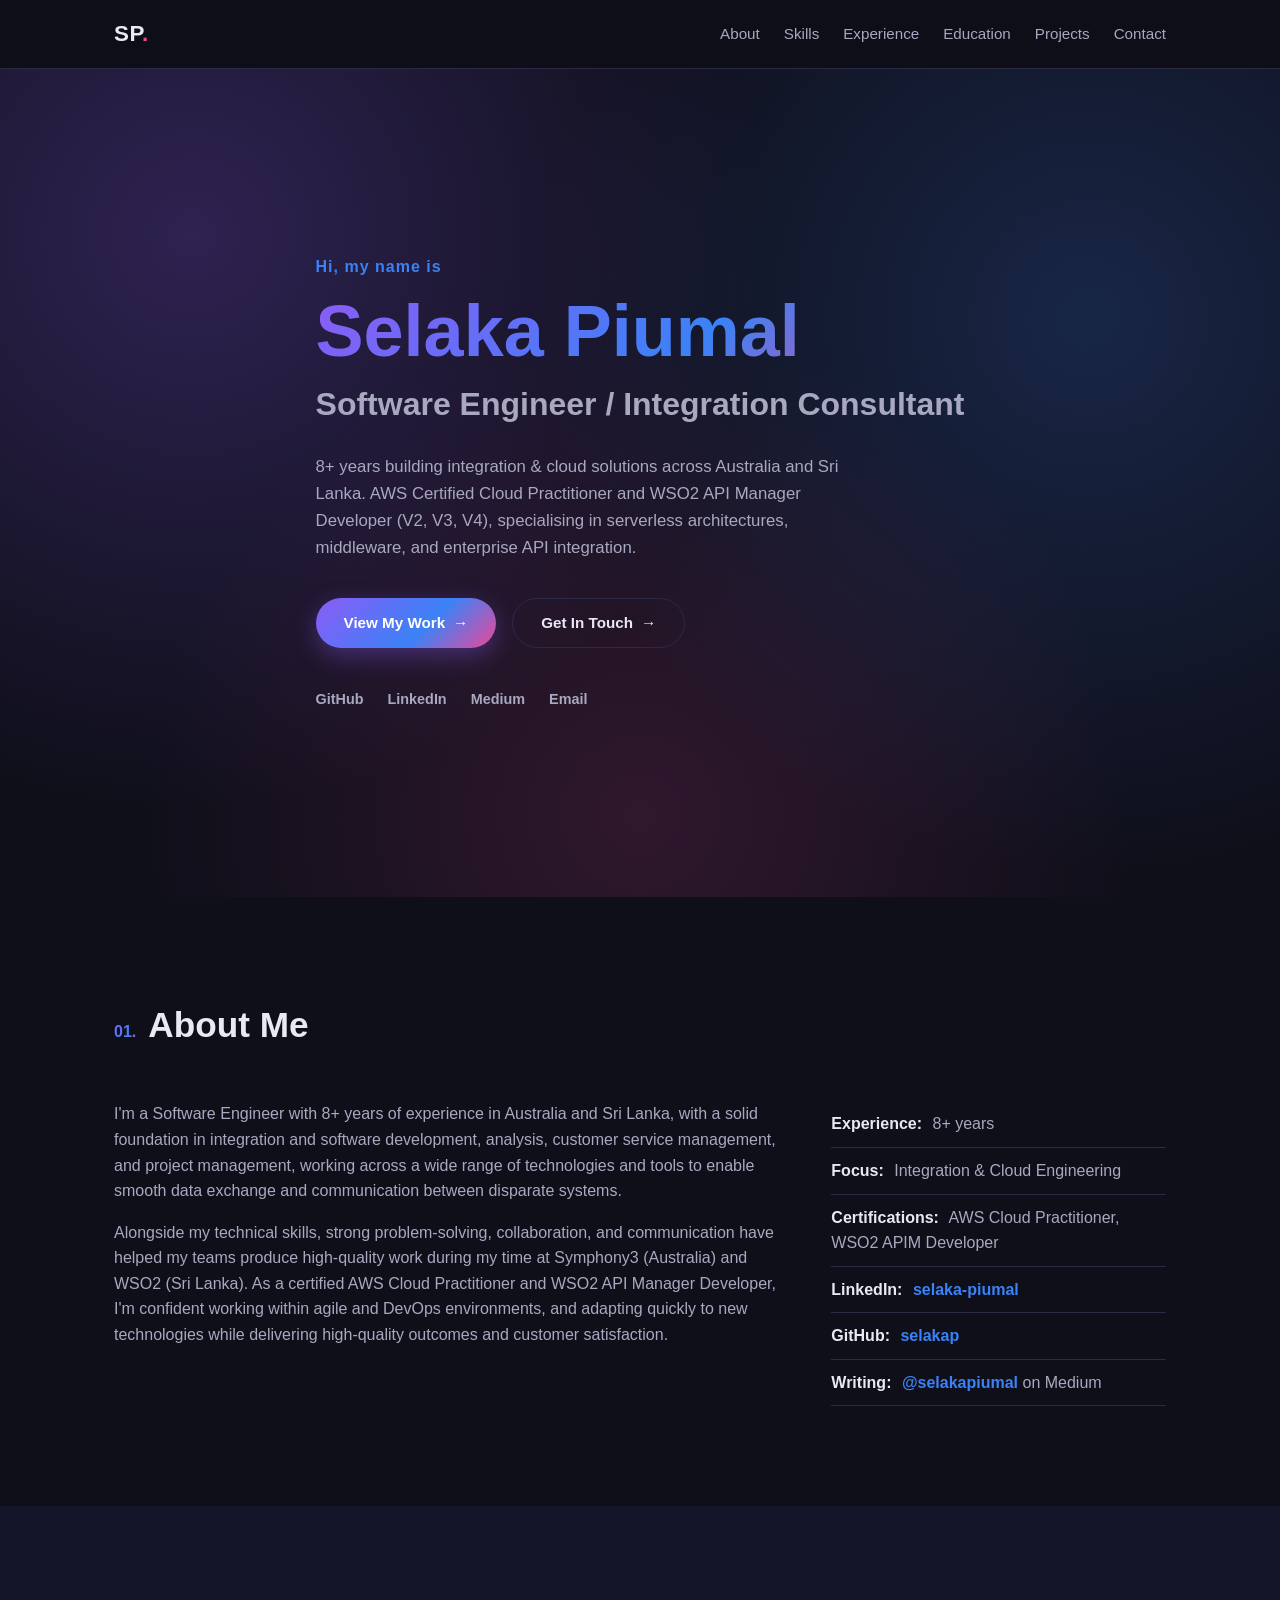
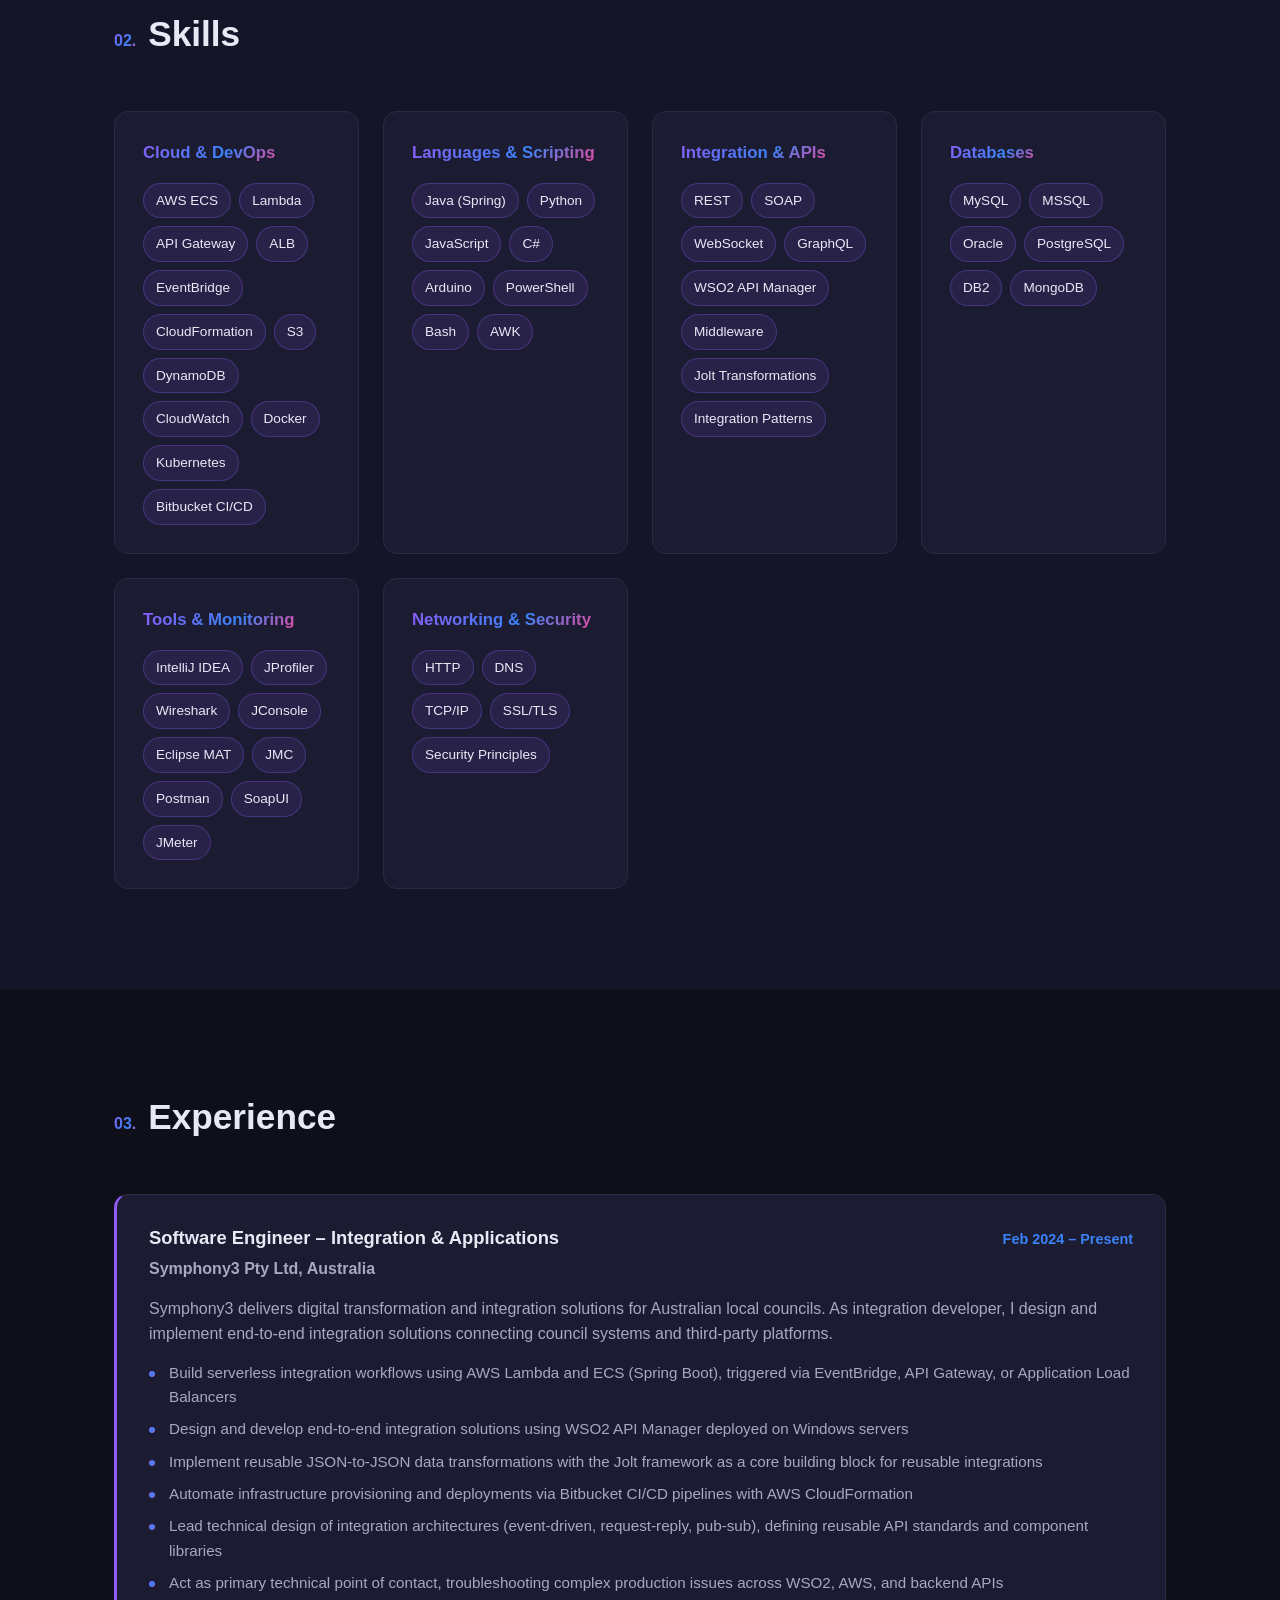
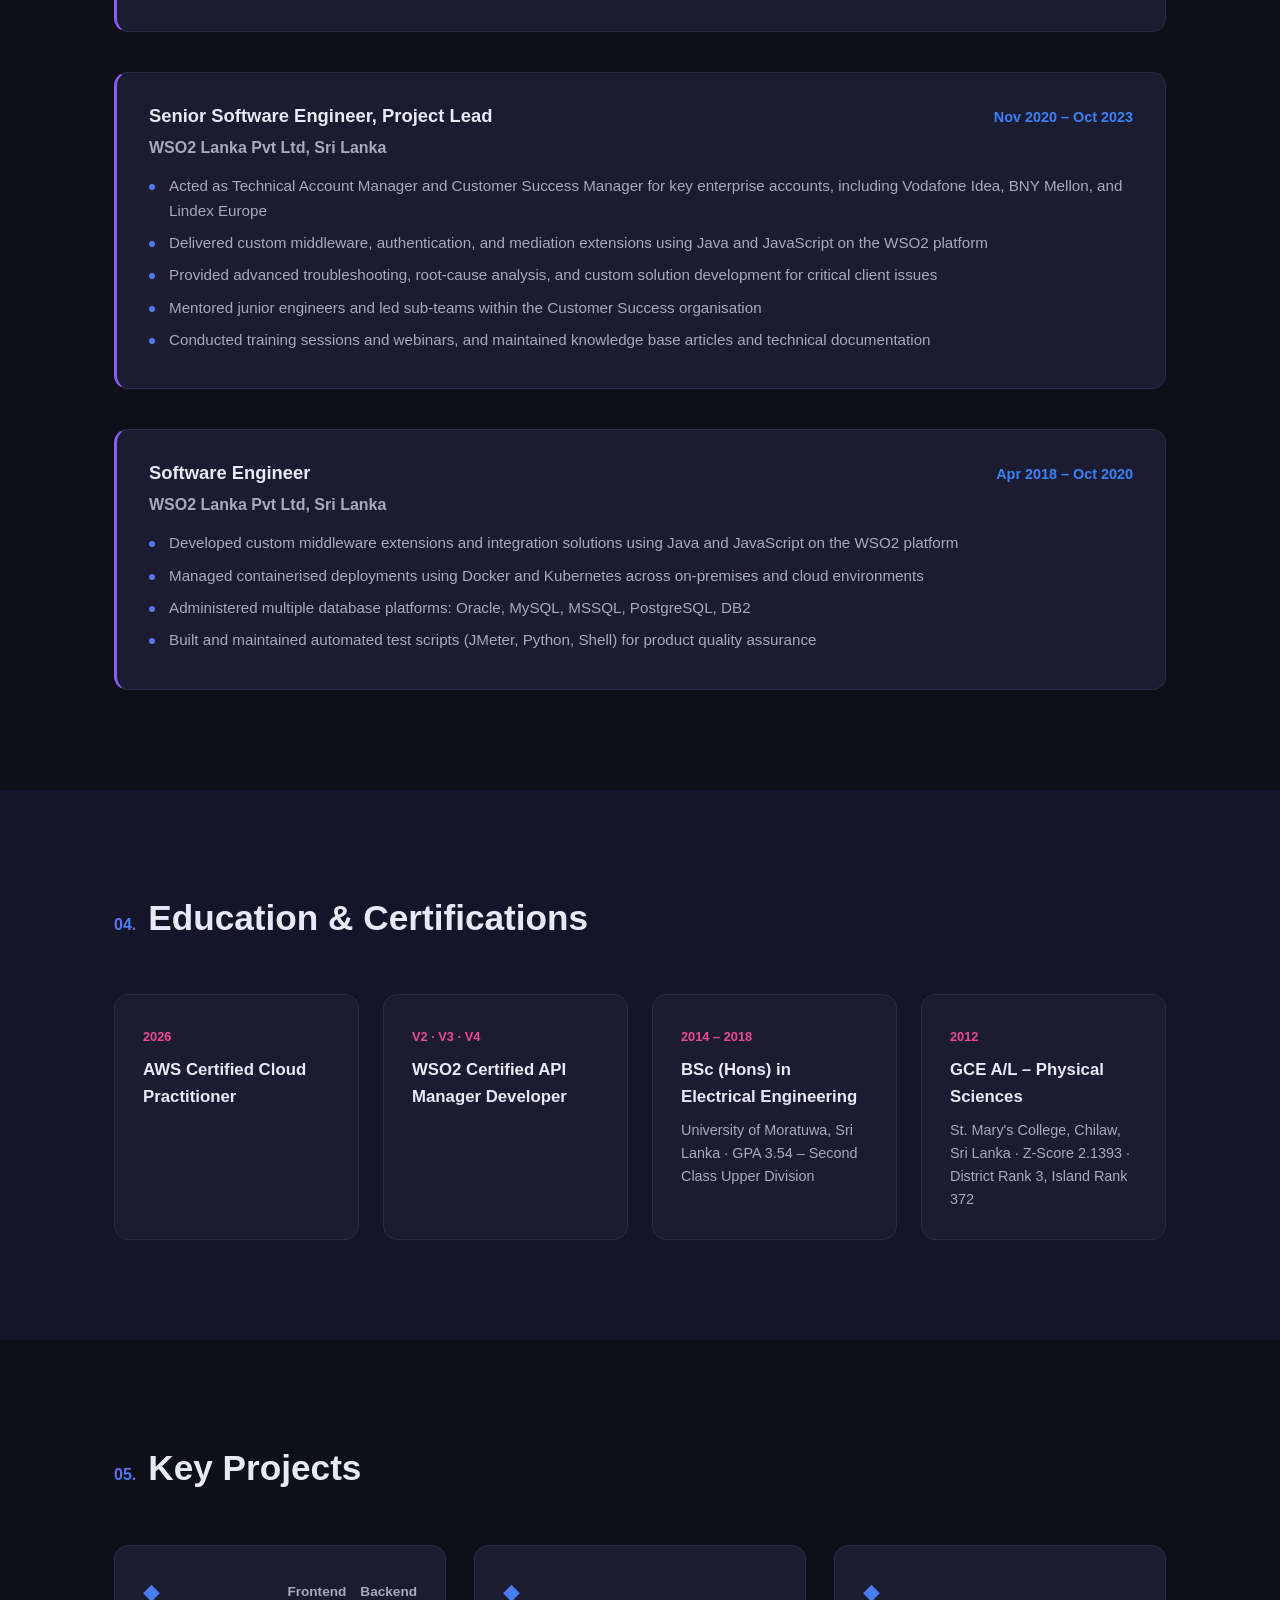
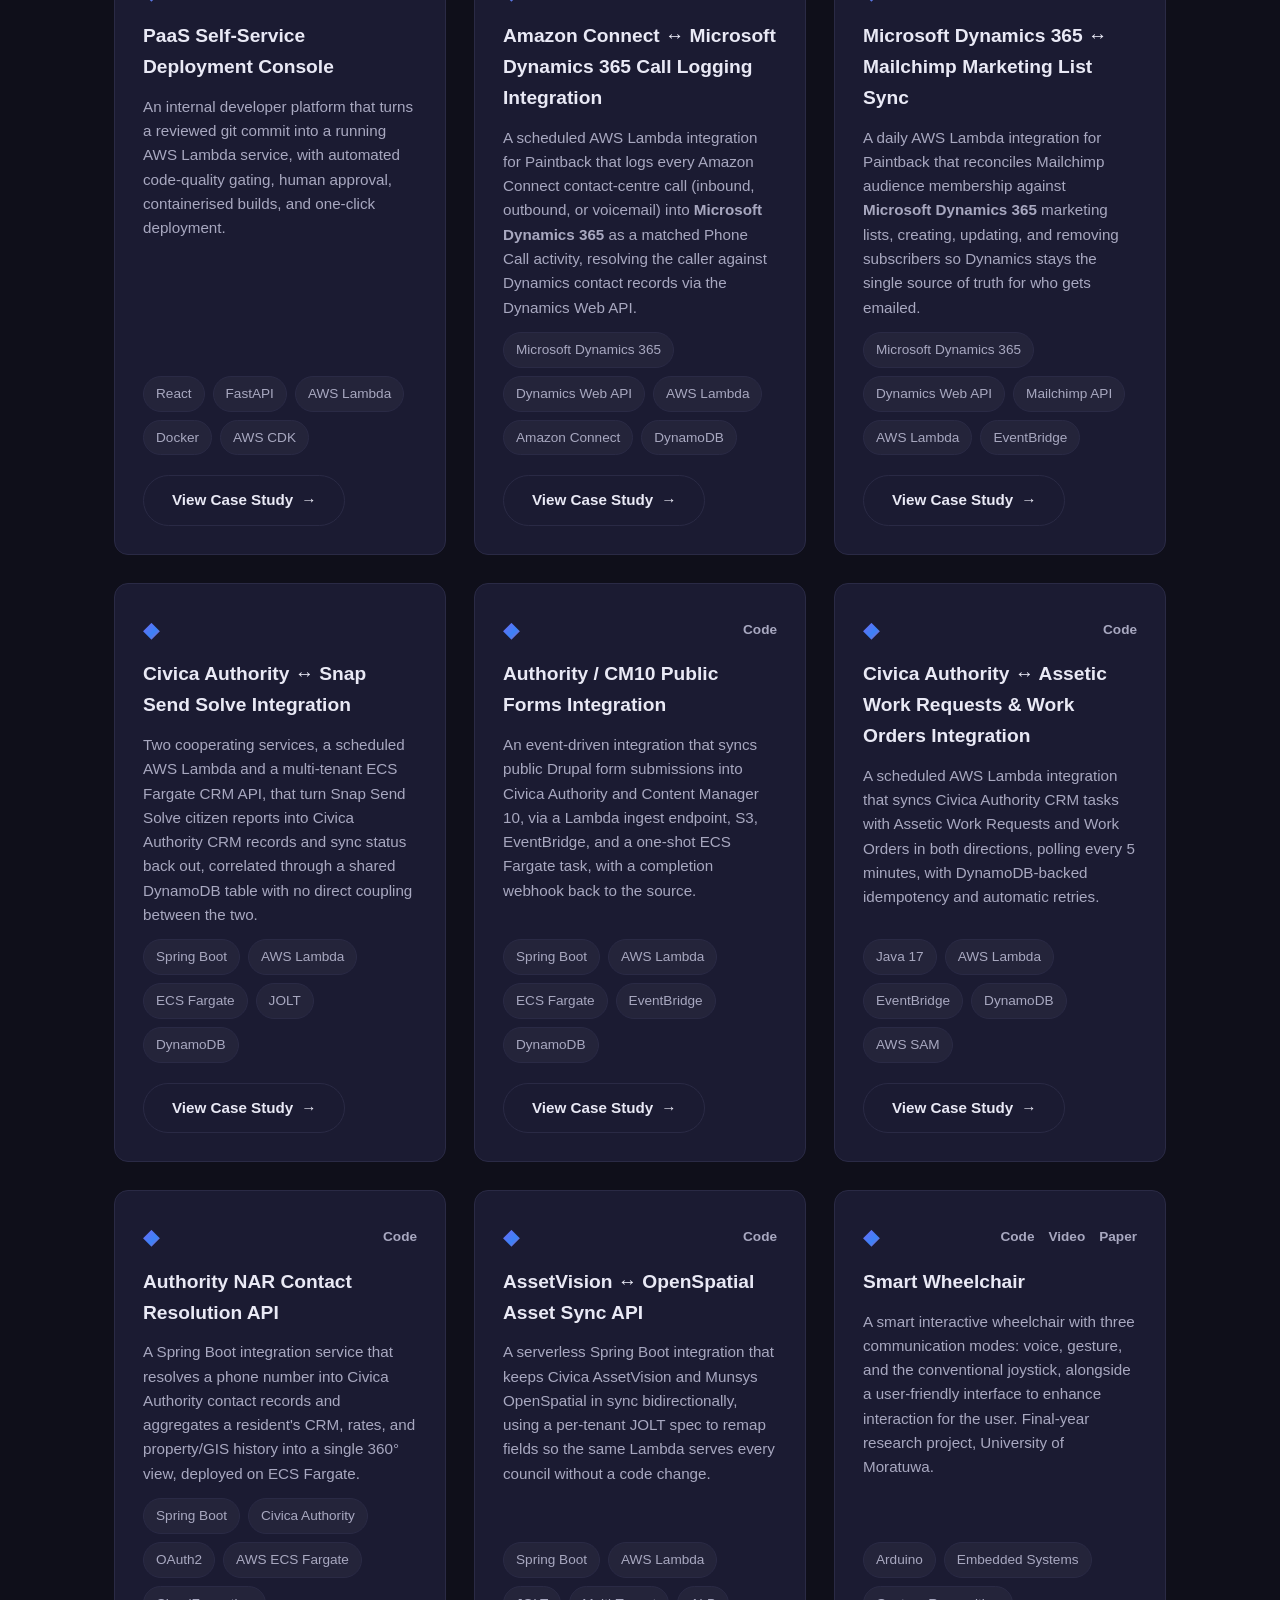
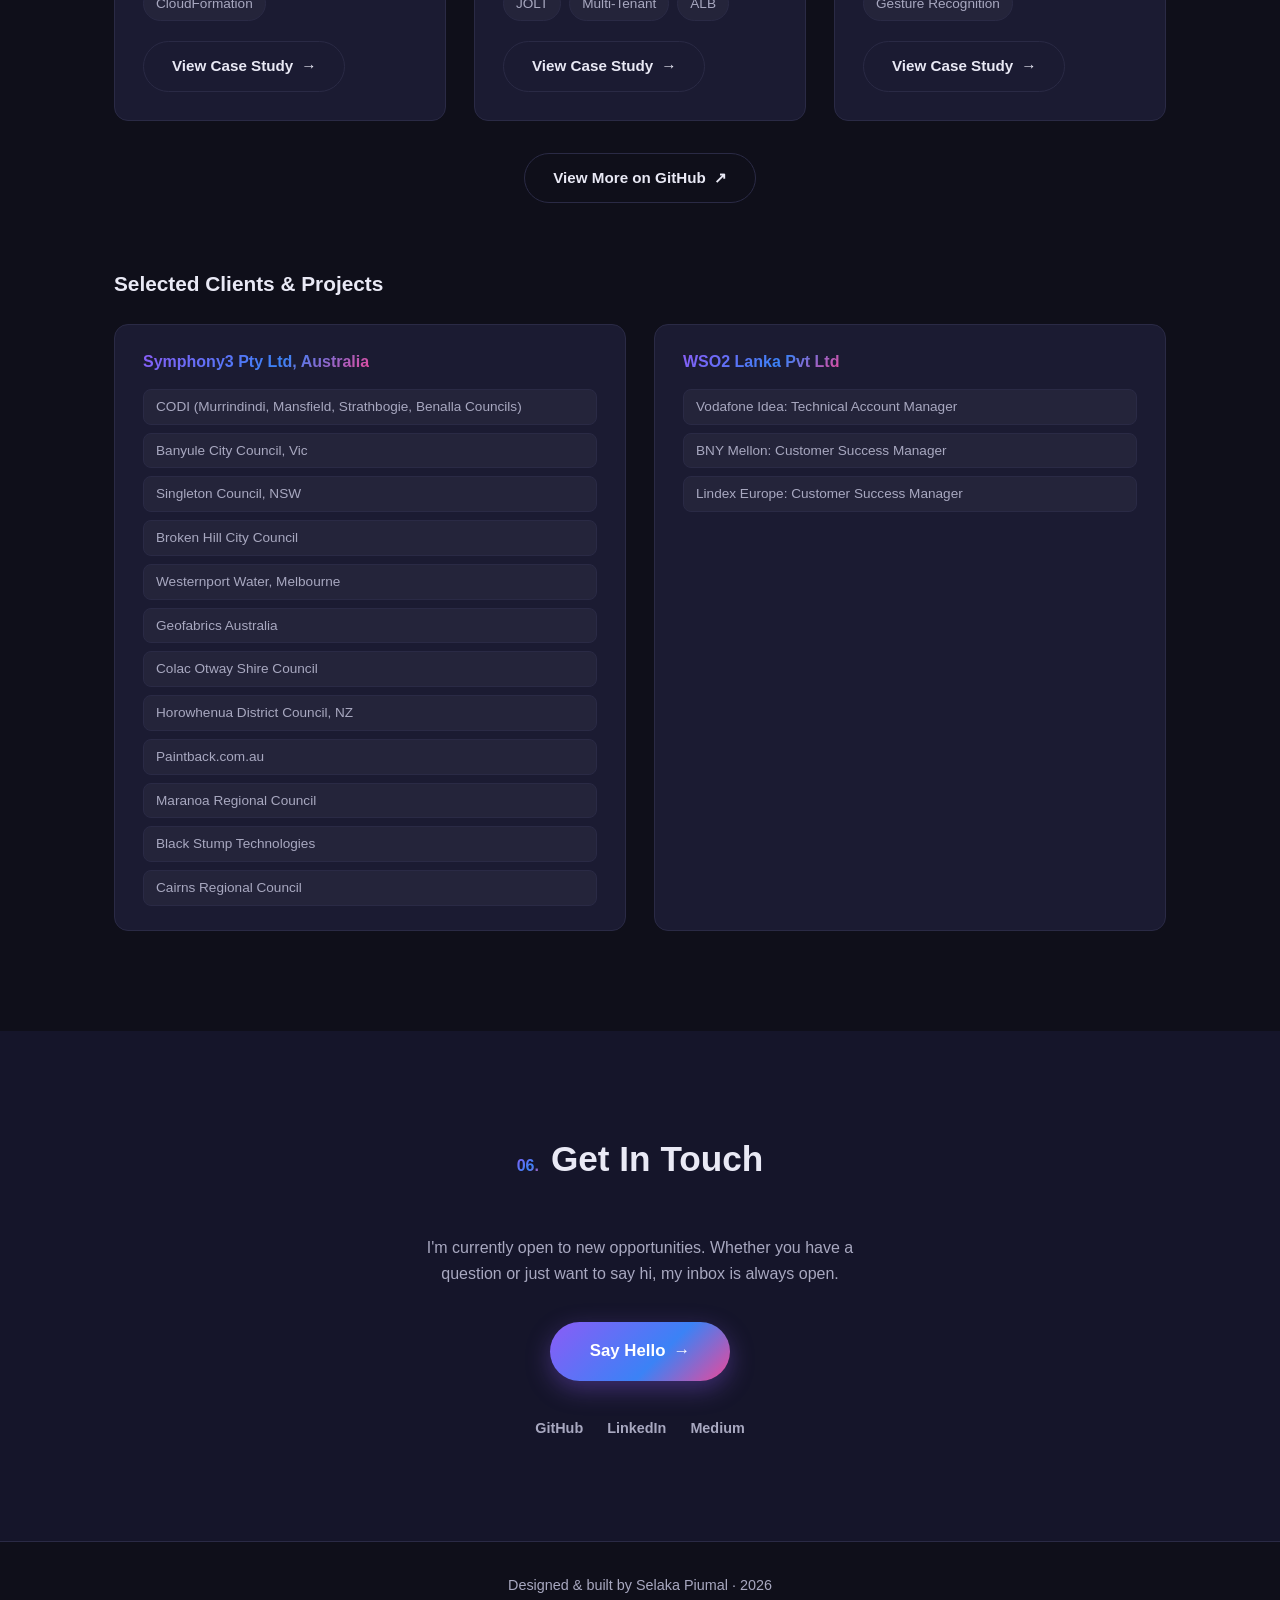
==== commit 7fb64968: "Add Civica Authority <-> Snap Send Solve case study - New case study covering two cooperating servic" ====
--- a/index.html
+++ b/index.html
@@ -284,6 +284,23 @@
           <article class="project-card">
             <div class="project-card__top">
               <span class="project-card__icon">&#9670;</span>
+            </div>
+            <h3>Civica Authority &harr; Snap Send Solve Integration</h3>
+            <p>
+              Two cooperating services, a scheduled AWS Lambda and a multi-tenant ECS
+              Fargate CRM API, that turn Snap Send Solve citizen reports into Civica
+              Authority CRM records and sync status back out, correlated through a
+              shared DynamoDB table with no direct coupling between the two.
+            </p>
+            <ul class="tag-list tag-list--muted">
+              <li>Spring Boot</li><li>AWS Lambda</li><li>ECS Fargate</li><li>JOLT</li><li>DynamoDB</li>
+            </ul>
+            <a href="projects/authority-snap-send-solve.html" class="btn btn--ghost project-card__cta">View Case Study</a>
+          </article>
+
+          <article class="project-card">
+            <div class="project-card__top">
+              <span class="project-card__icon">&#9670;</span>
               <div class="project-card__links">
                 <a href="https://github.com/selakap/forms_authority_cm10_integration" target="_blank" rel="noopener">Code</a>
               </div>
--- a/style.css
+++ b/style.css
@@ -557,6 +557,7 @@
 .arch-icon--dynamics { background: #0078D4; }
 .arch-icon--telephony { background: #E7157B; }
 .arch-icon--email { background: #E85C41; }
+.arch-icon--reporting { background: #00A99D; }
 
 /* ---------- Sequence Diagram ---------- */
 .sequence-diagram-wrap {
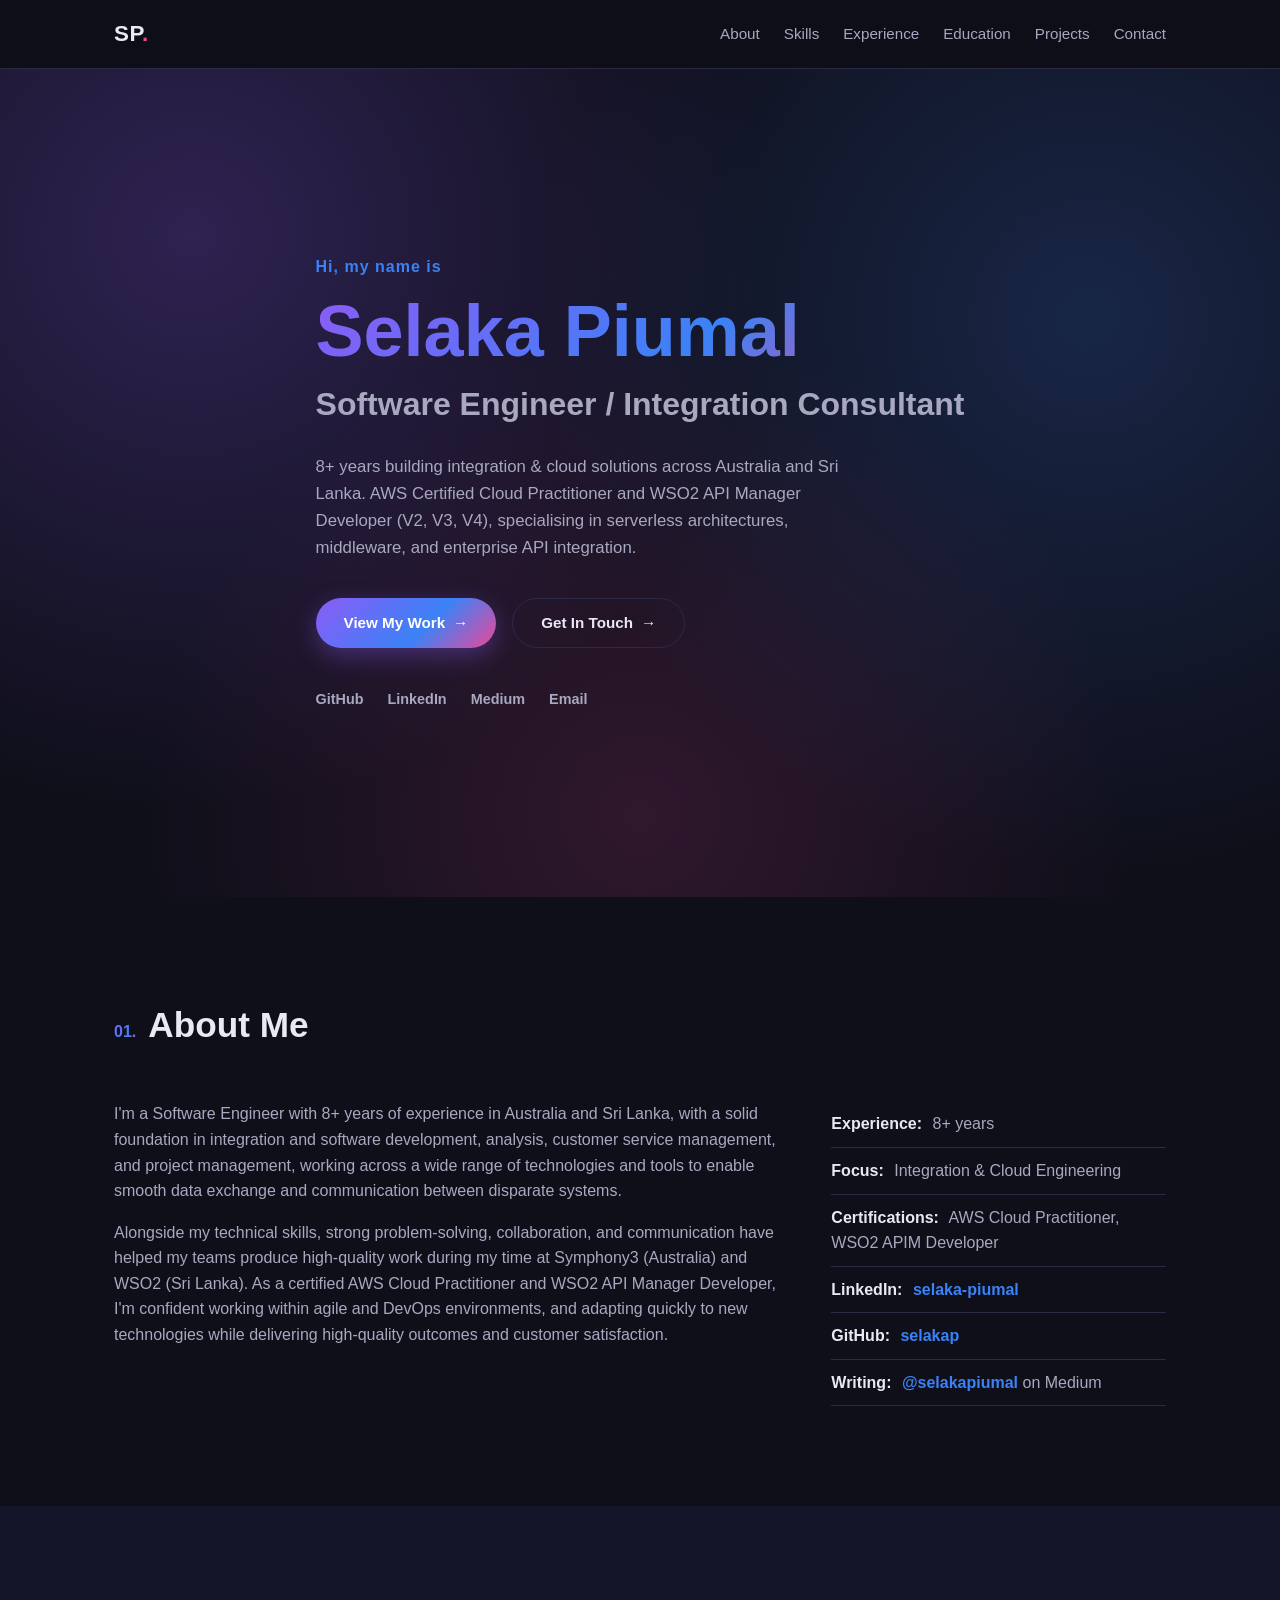
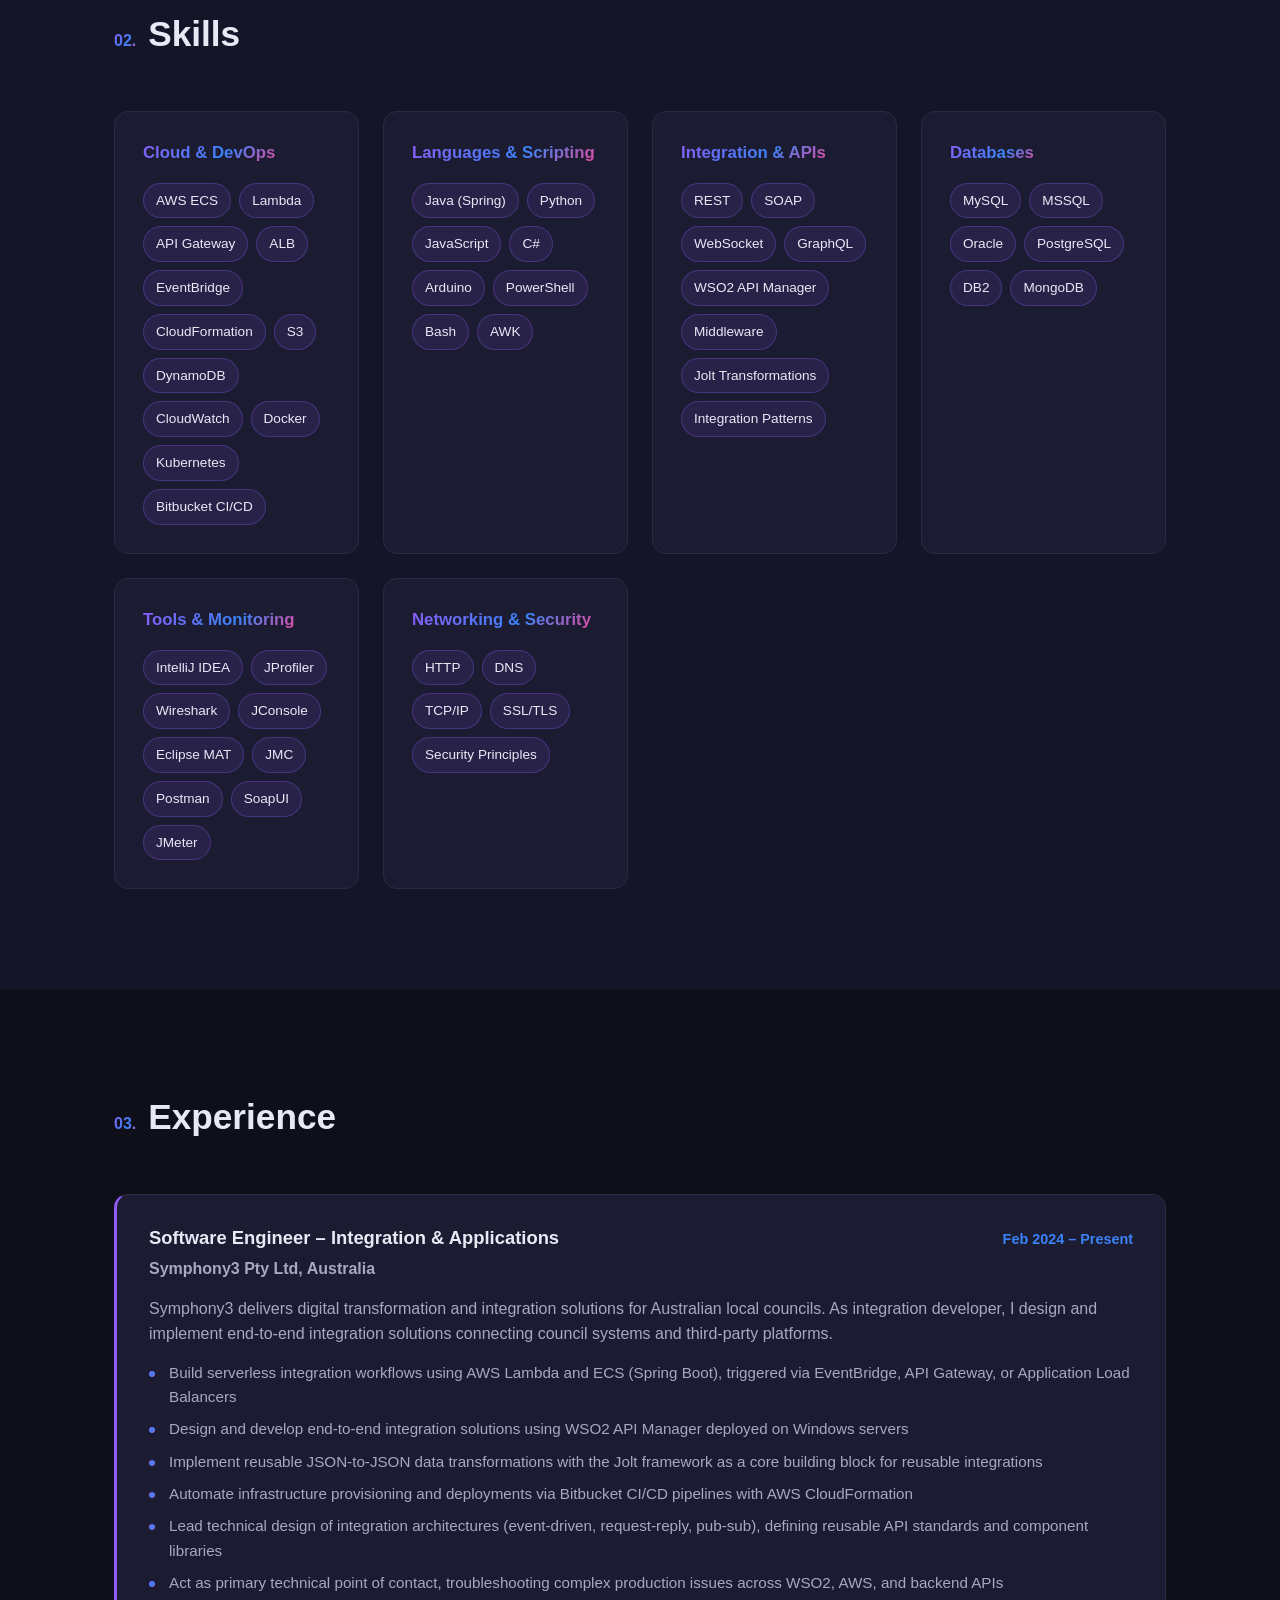
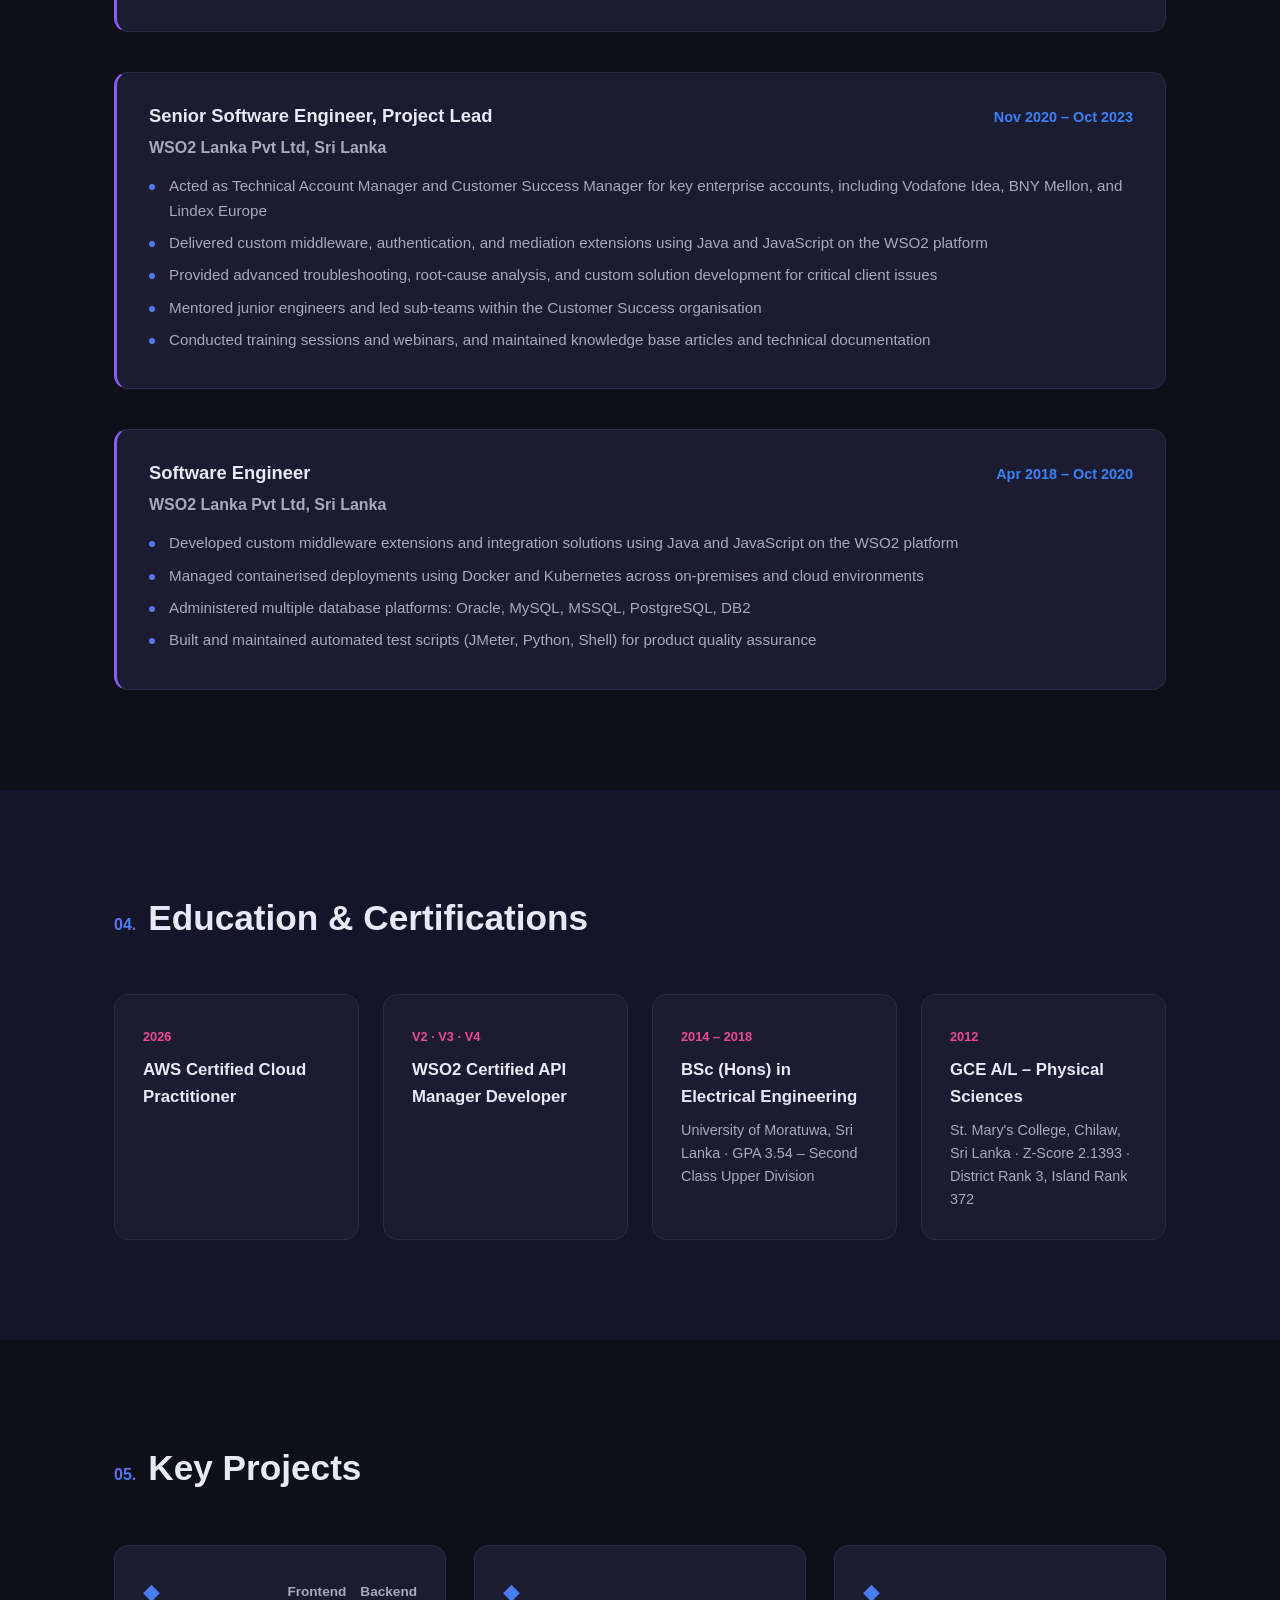
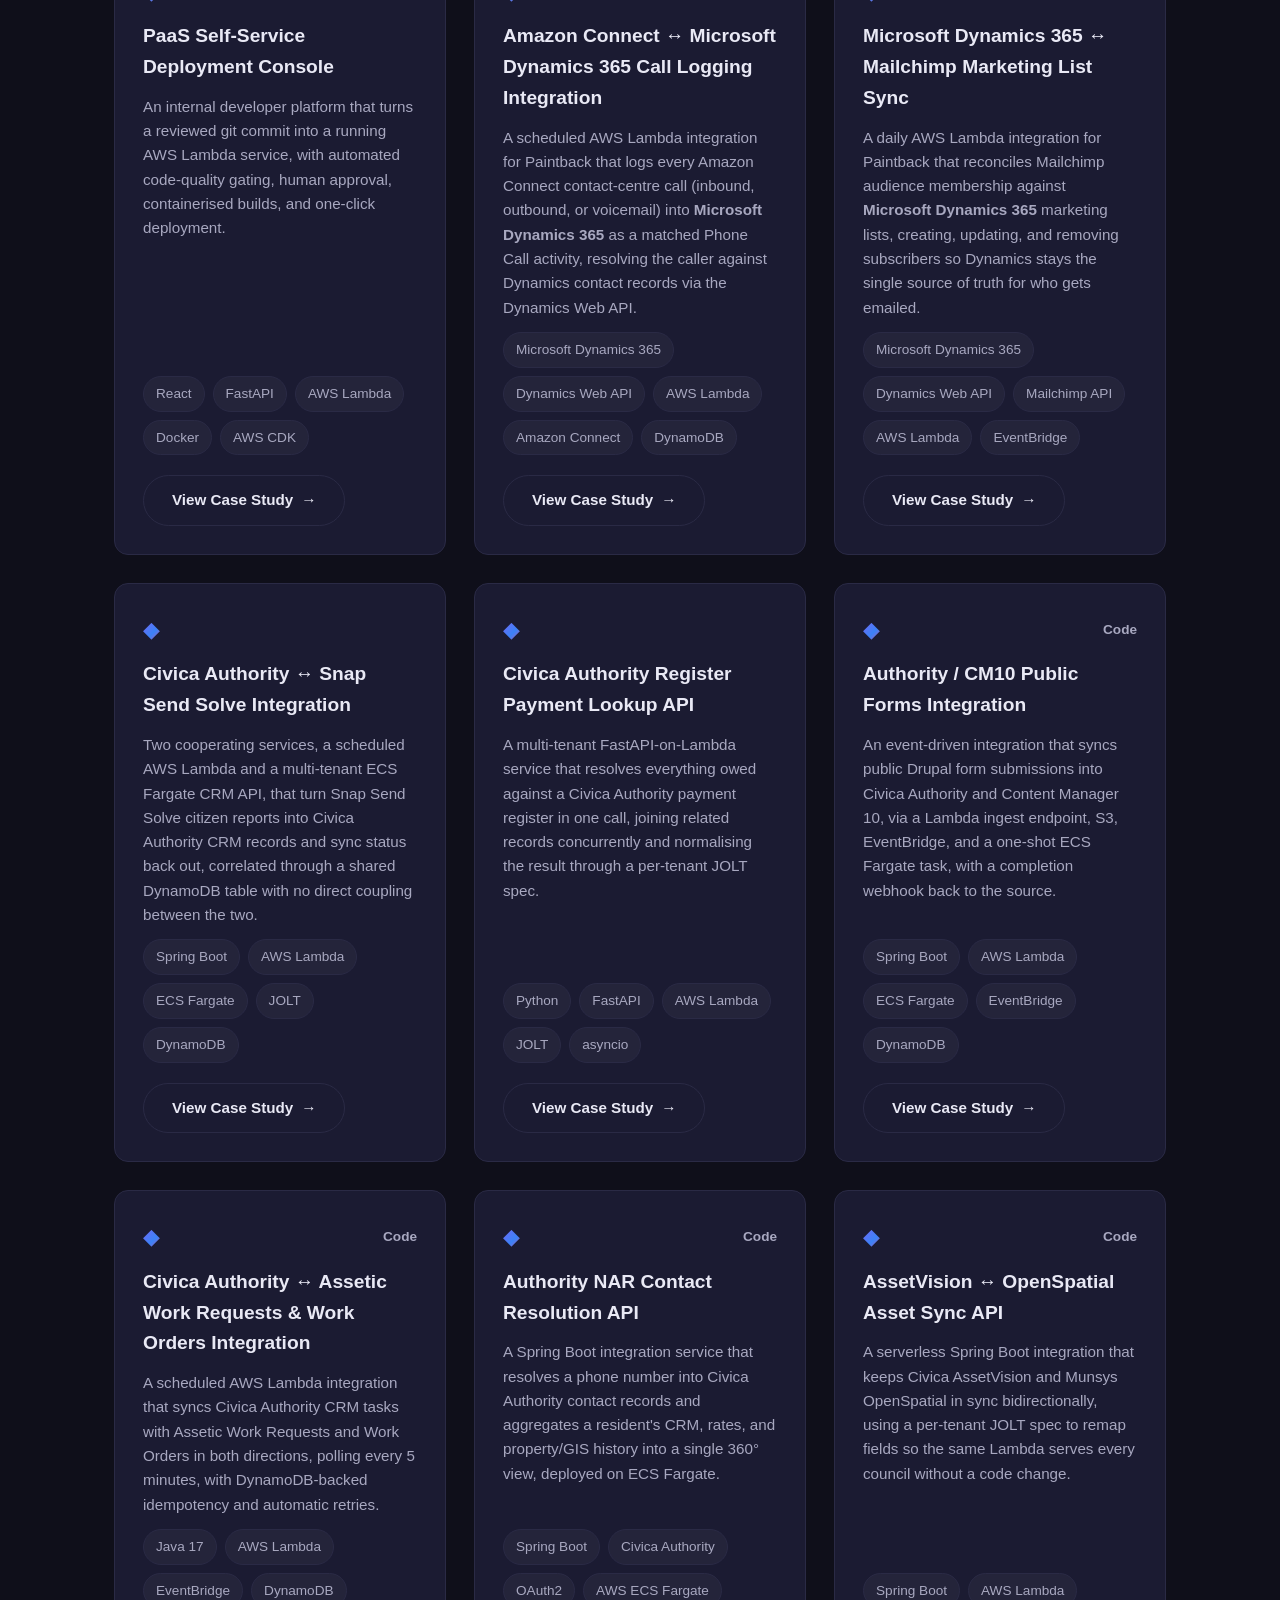
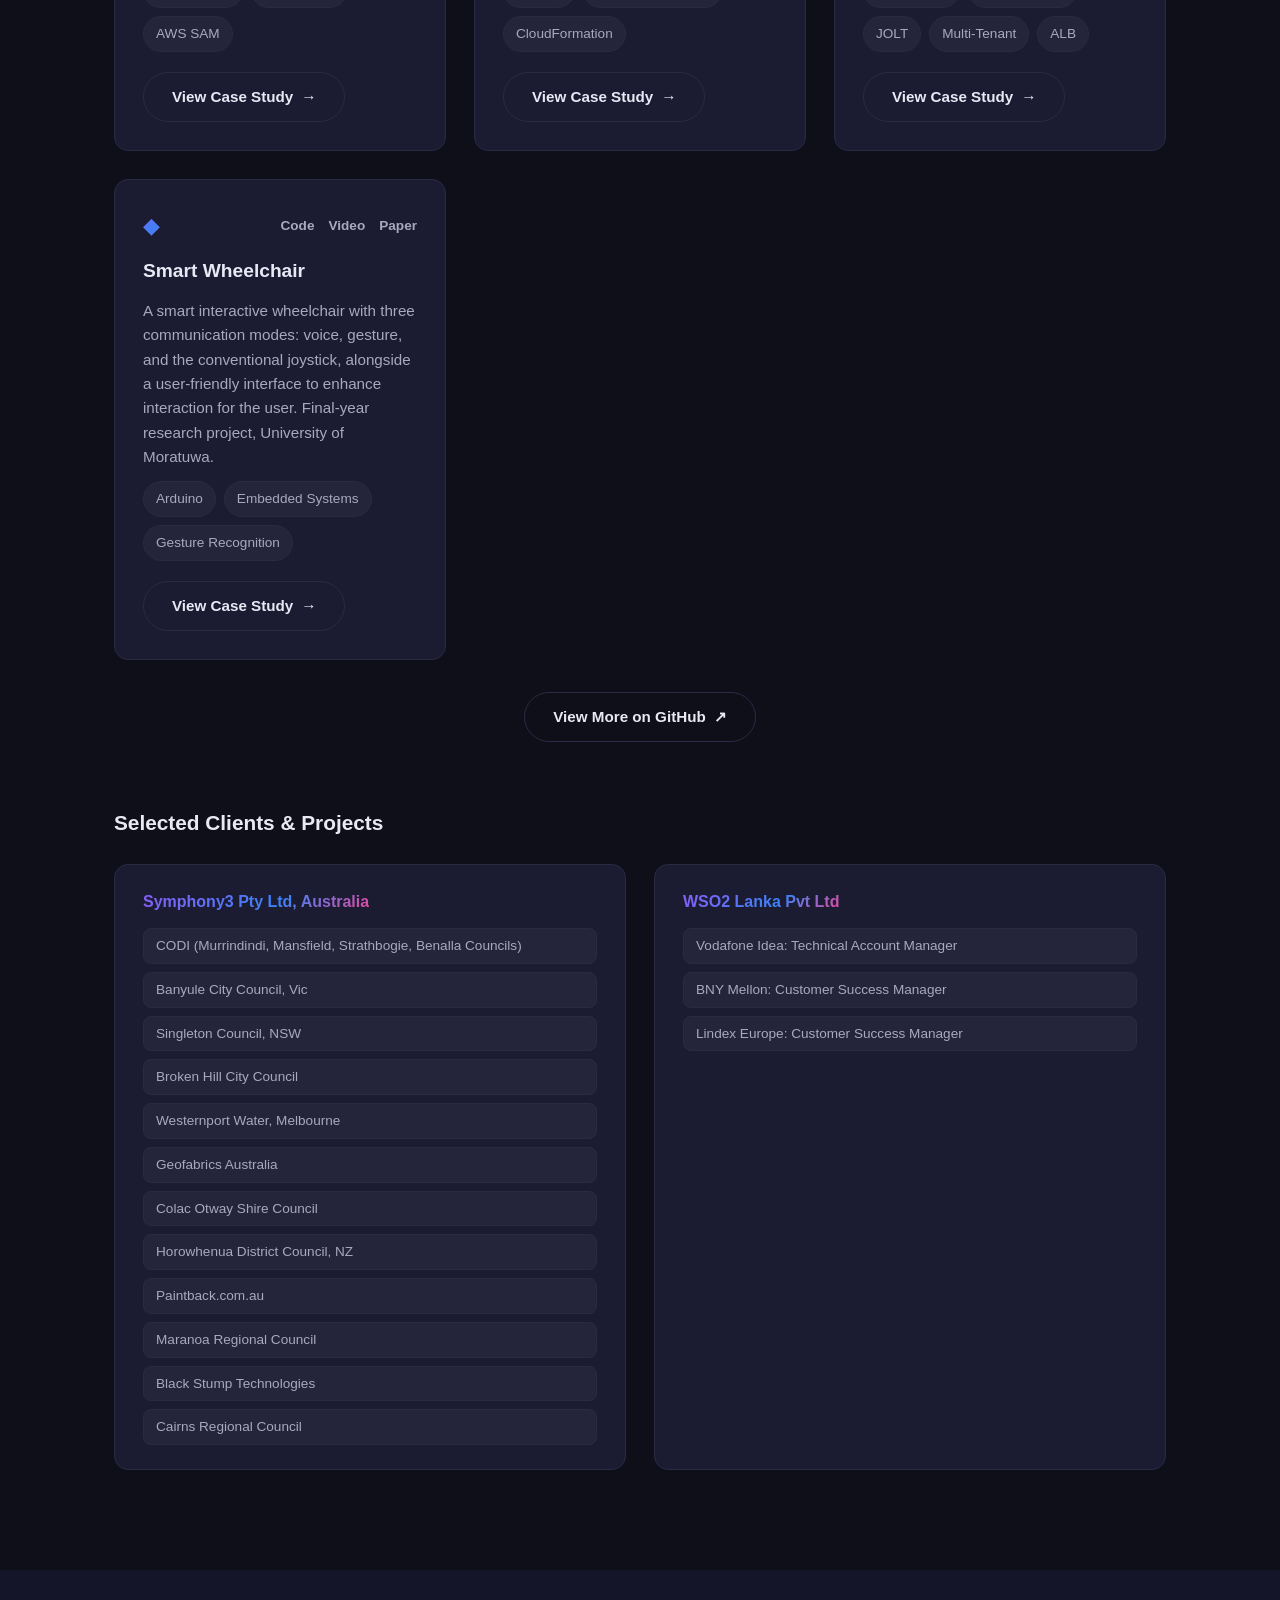
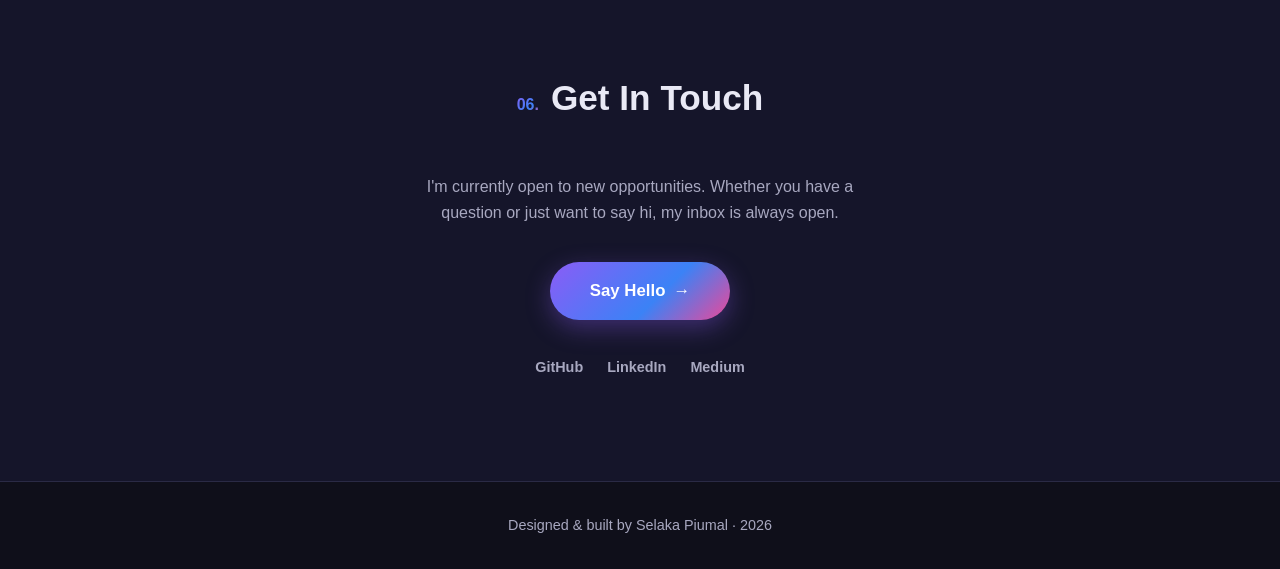
==== commit 2fa08e50: "Add Civica Authority Register Payment Lookup API case study - New case study for a multi-tenant Fast" ====
--- a/index.html
+++ b/index.html
@@ -301,6 +301,23 @@
           <article class="project-card">
             <div class="project-card__top">
               <span class="project-card__icon">&#9670;</span>
+            </div>
+            <h3>Civica Authority Register Payment Lookup API</h3>
+            <p>
+              A multi-tenant FastAPI-on-Lambda service that resolves everything owed
+              against a Civica Authority payment register in one call, joining related
+              records concurrently and normalising the result through a per-tenant
+              JOLT spec.
+            </p>
+            <ul class="tag-list tag-list--muted">
+              <li>Python</li><li>FastAPI</li><li>AWS Lambda</li><li>JOLT</li><li>asyncio</li>
+            </ul>
+            <a href="projects/authority-register-payment-api.html" class="btn btn--ghost project-card__cta">View Case Study</a>
+          </article>
+
+          <article class="project-card">
+            <div class="project-card__top">
+              <span class="project-card__icon">&#9670;</span>
               <div class="project-card__links">
                 <a href="https://github.com/selakap/forms_authority_cm10_integration" target="_blank" rel="noopener">Code</a>
               </div>
--- a/style.css
+++ b/style.css
@@ -557,6 +557,7 @@
 .arch-icon--dynamics { background: #0078D4; }
 .arch-icon--telephony { background: #E7157B; }
 .arch-icon--email { background: #E85C41; }
+.arch-icon--python { background: #3776AB; }
 .arch-icon--reporting { background: #00A99D; }
 
 /* ---------- Sequence Diagram ---------- */
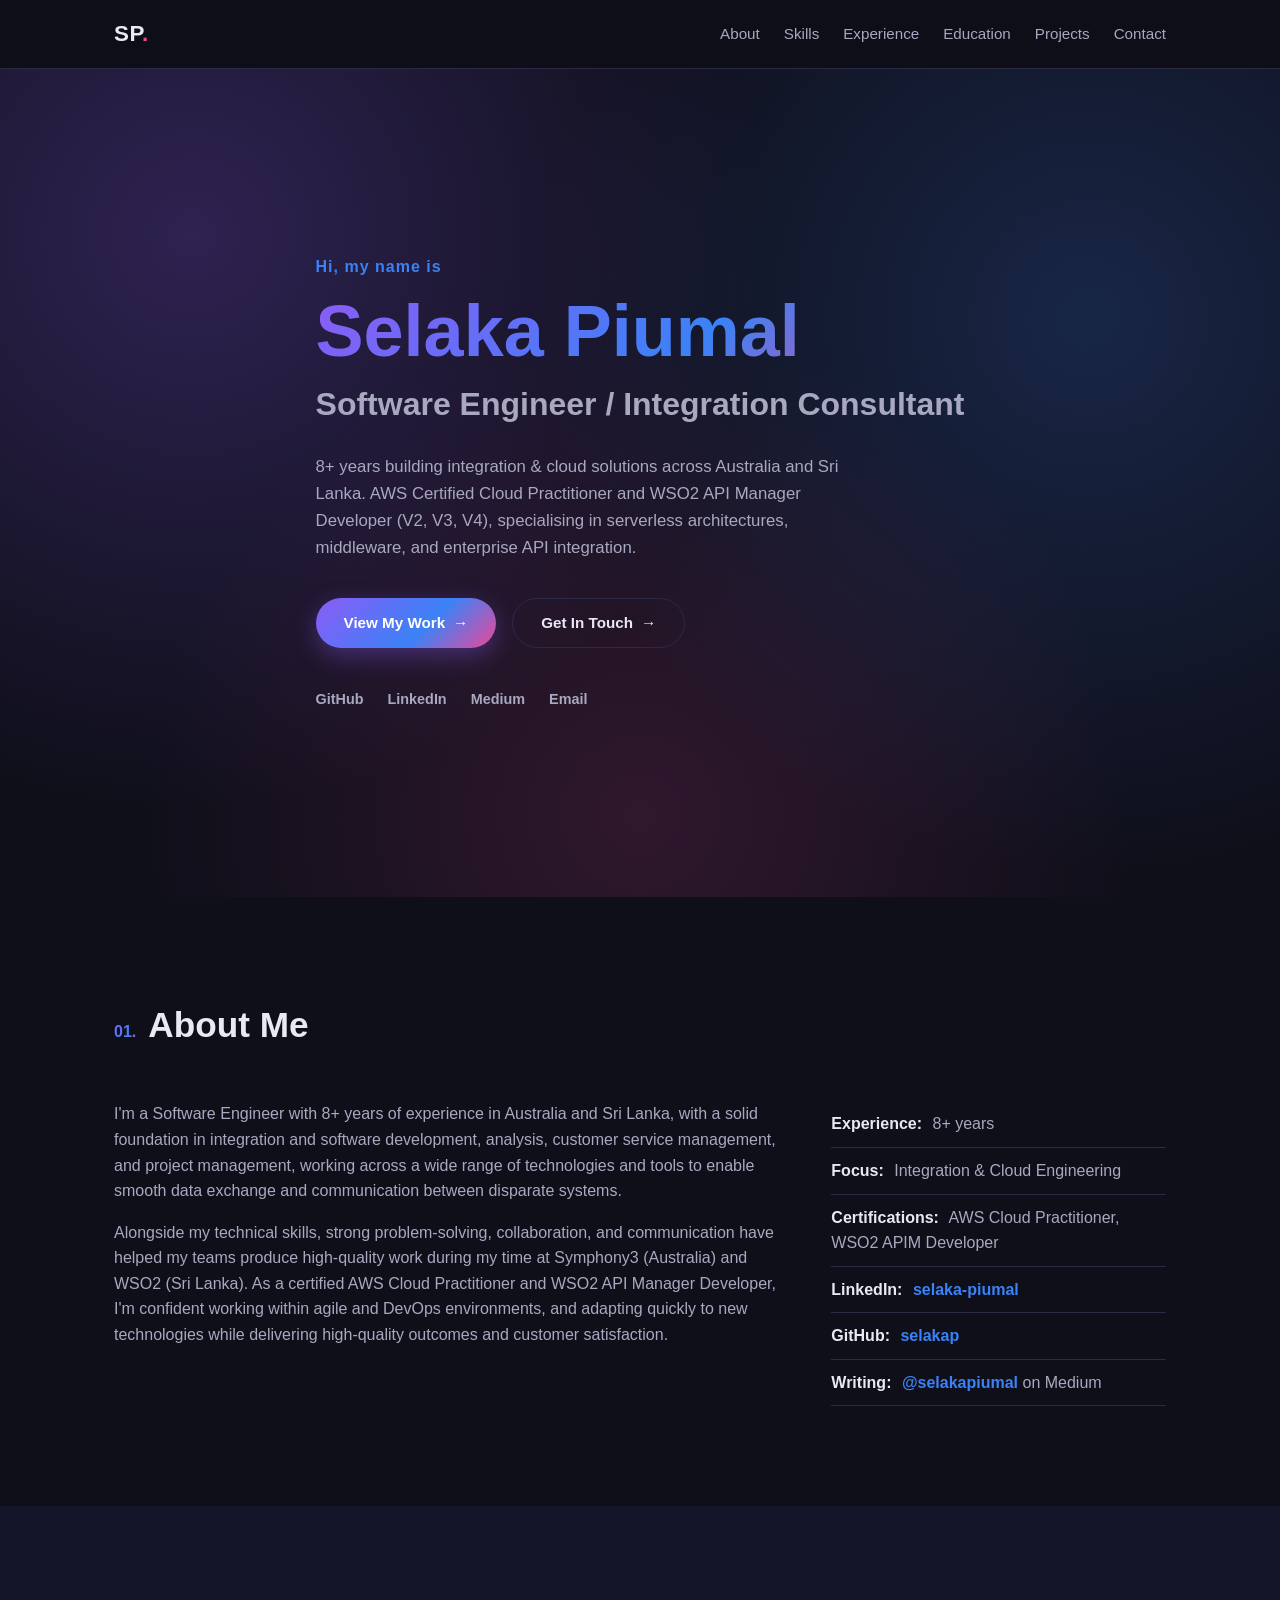
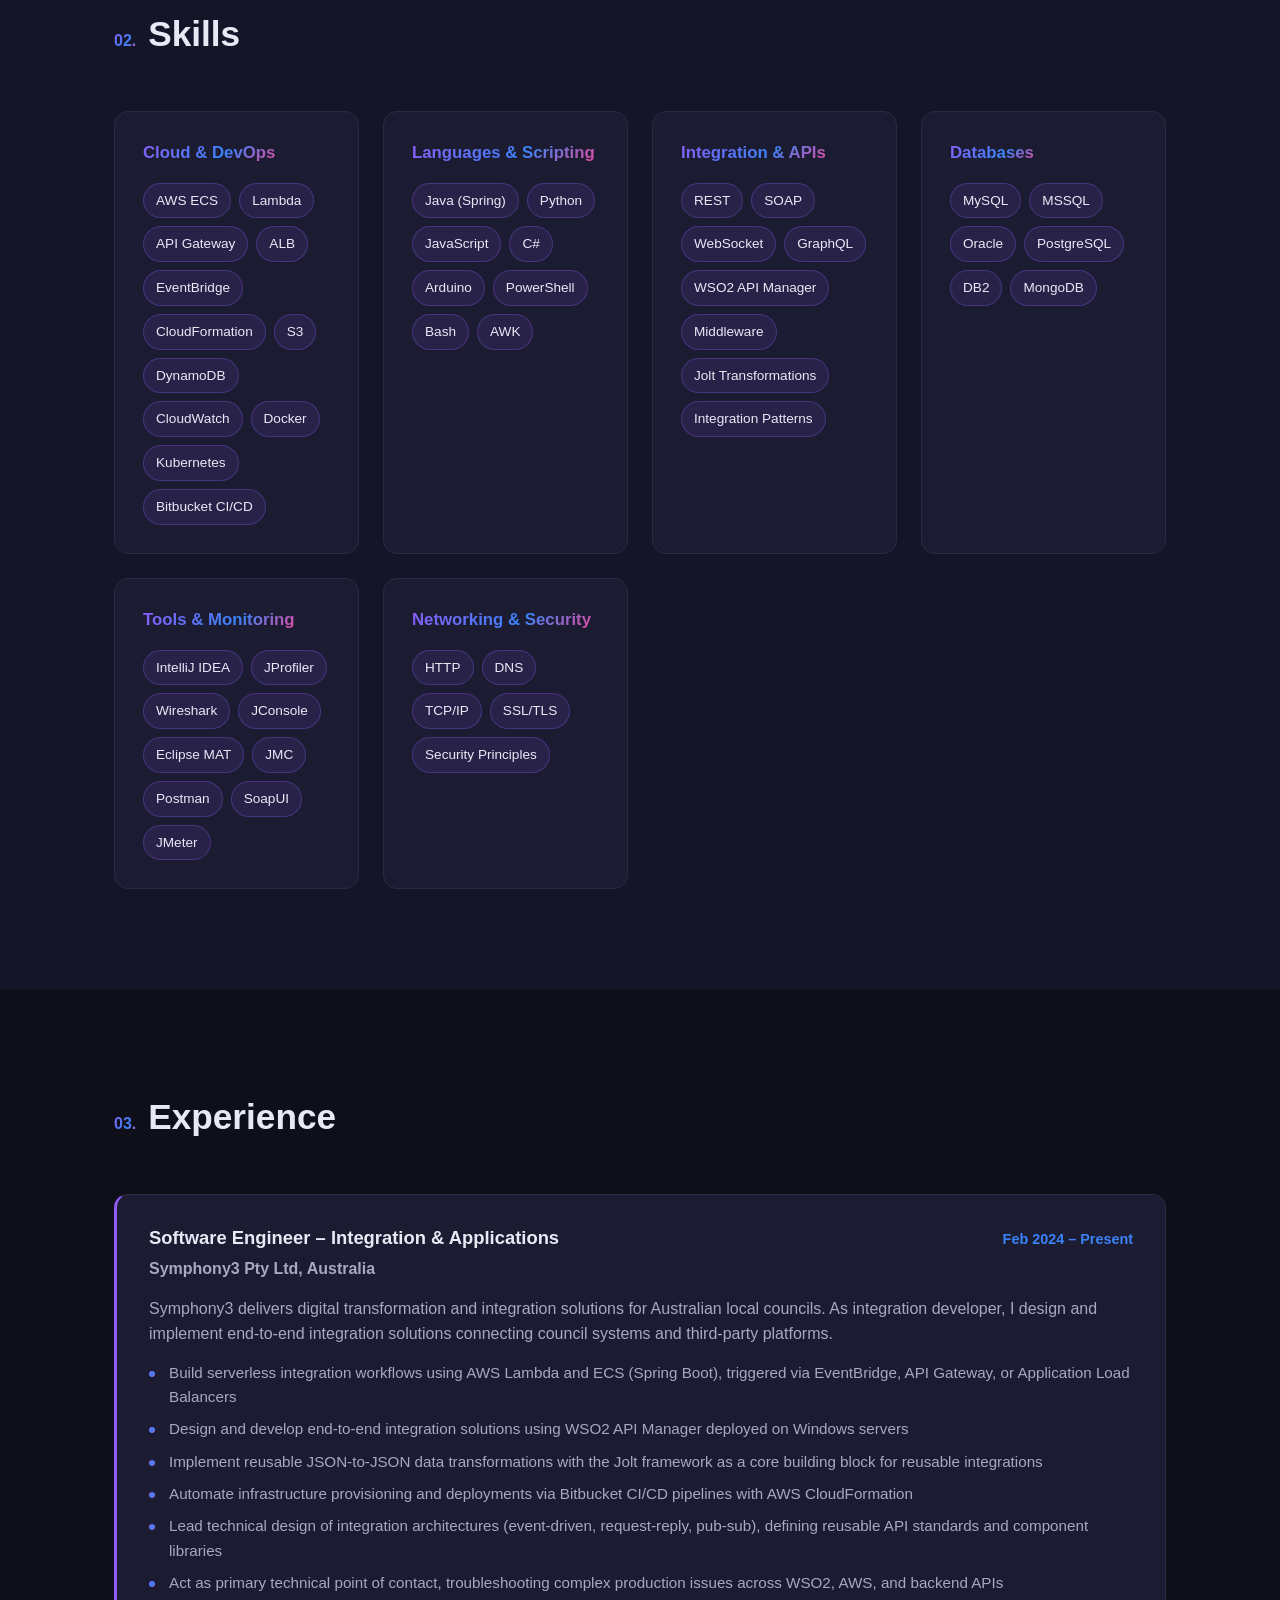
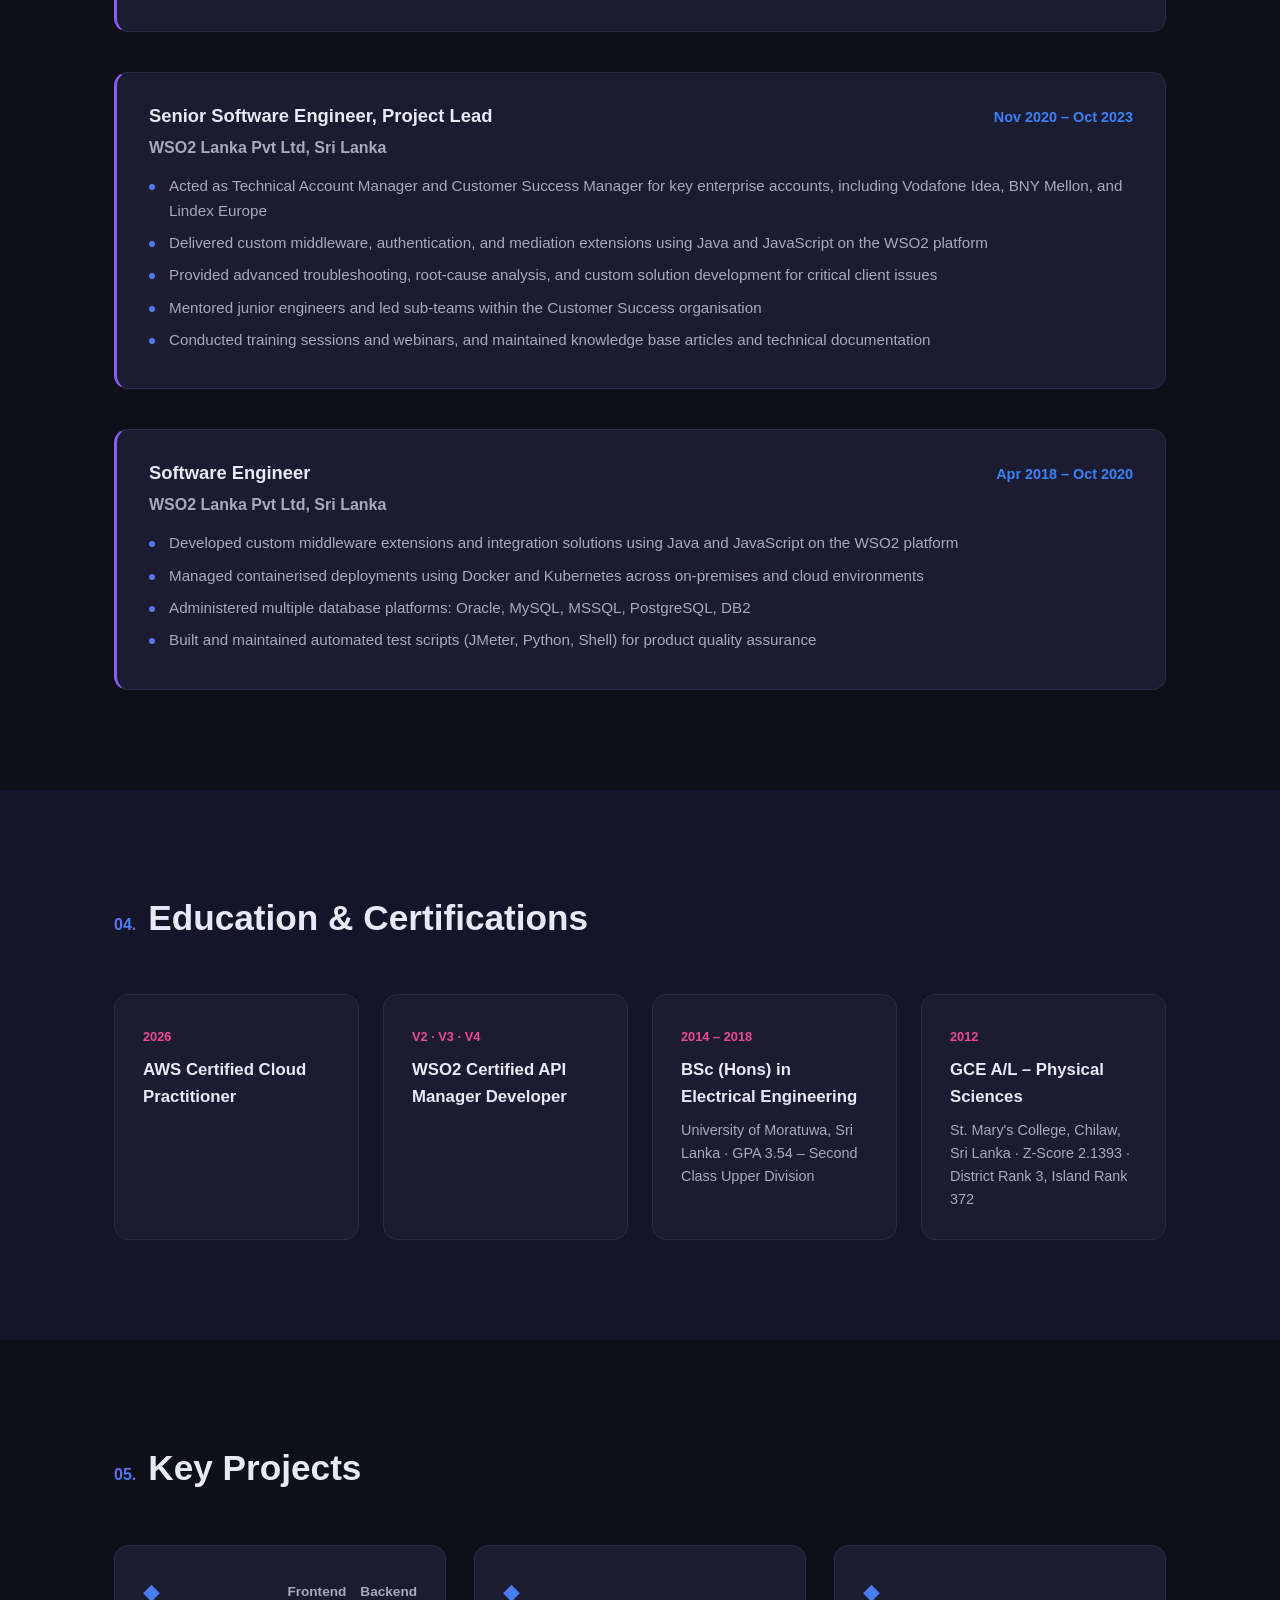
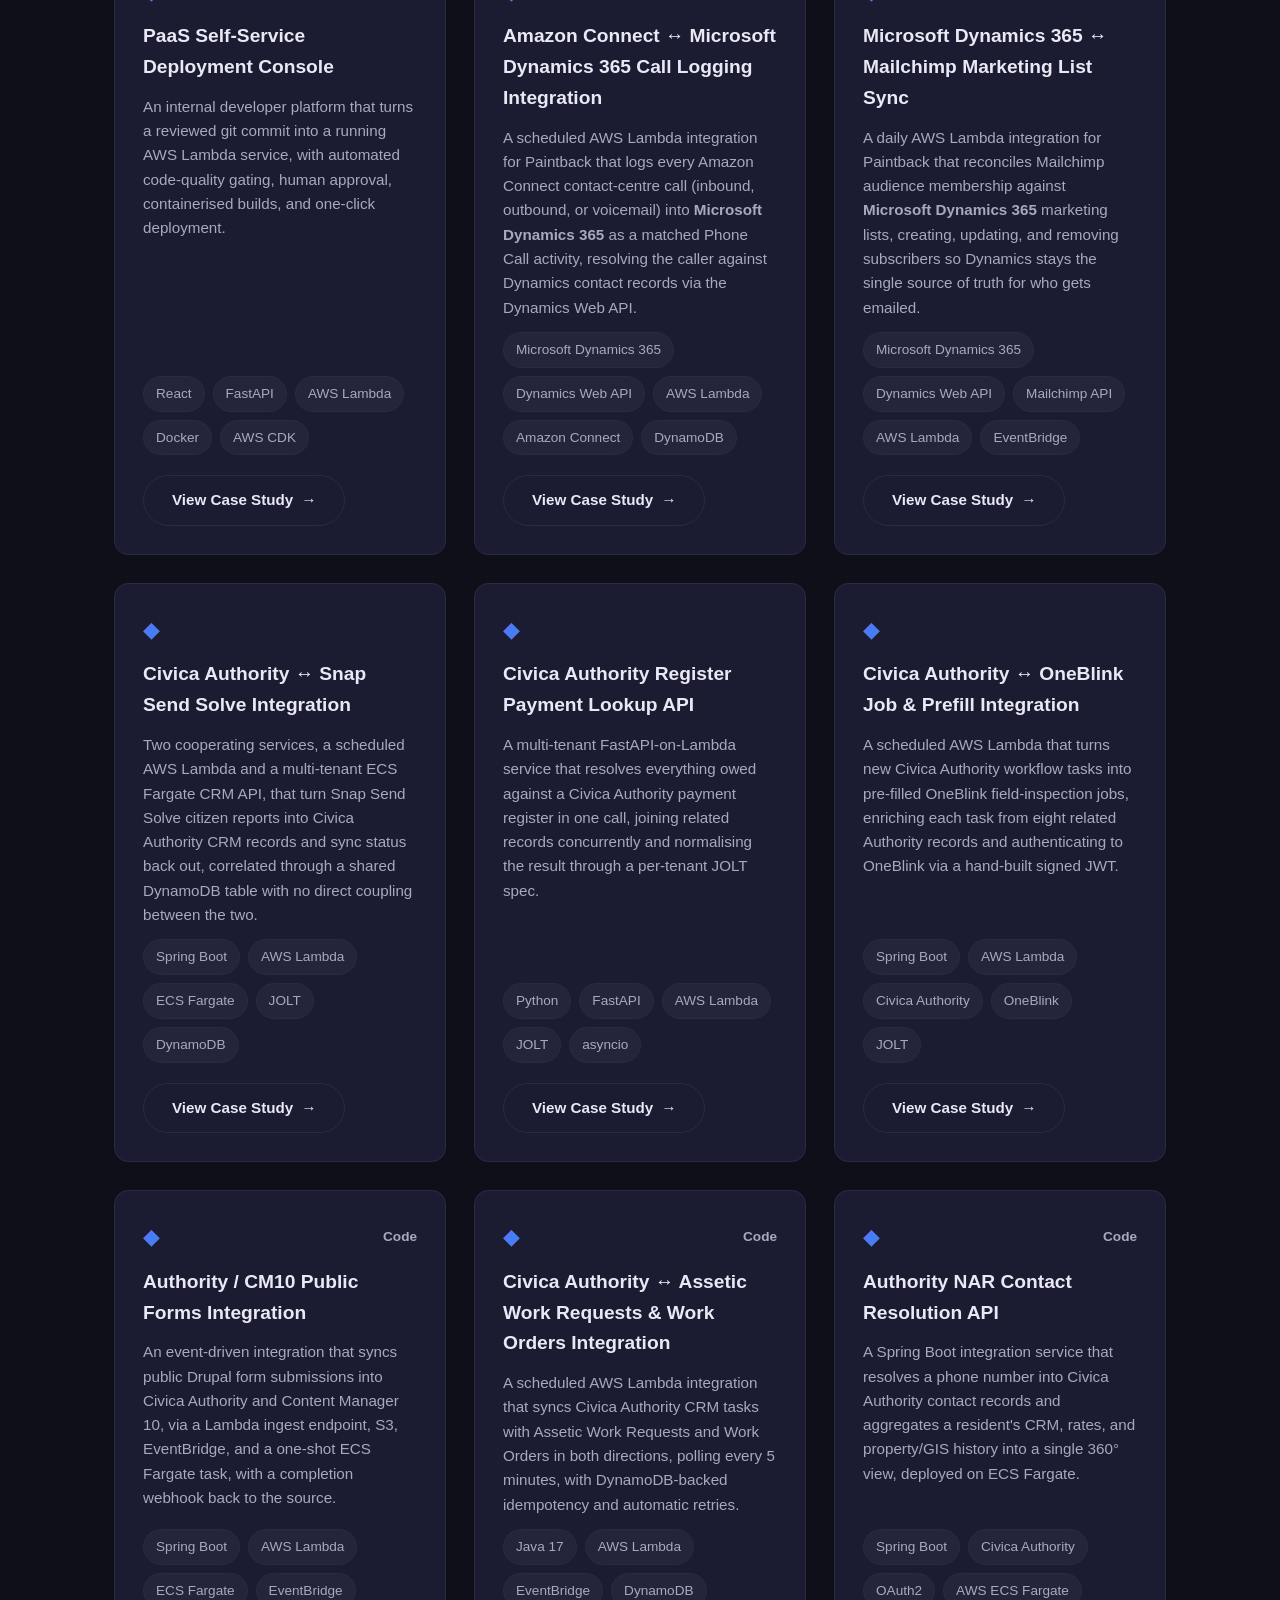
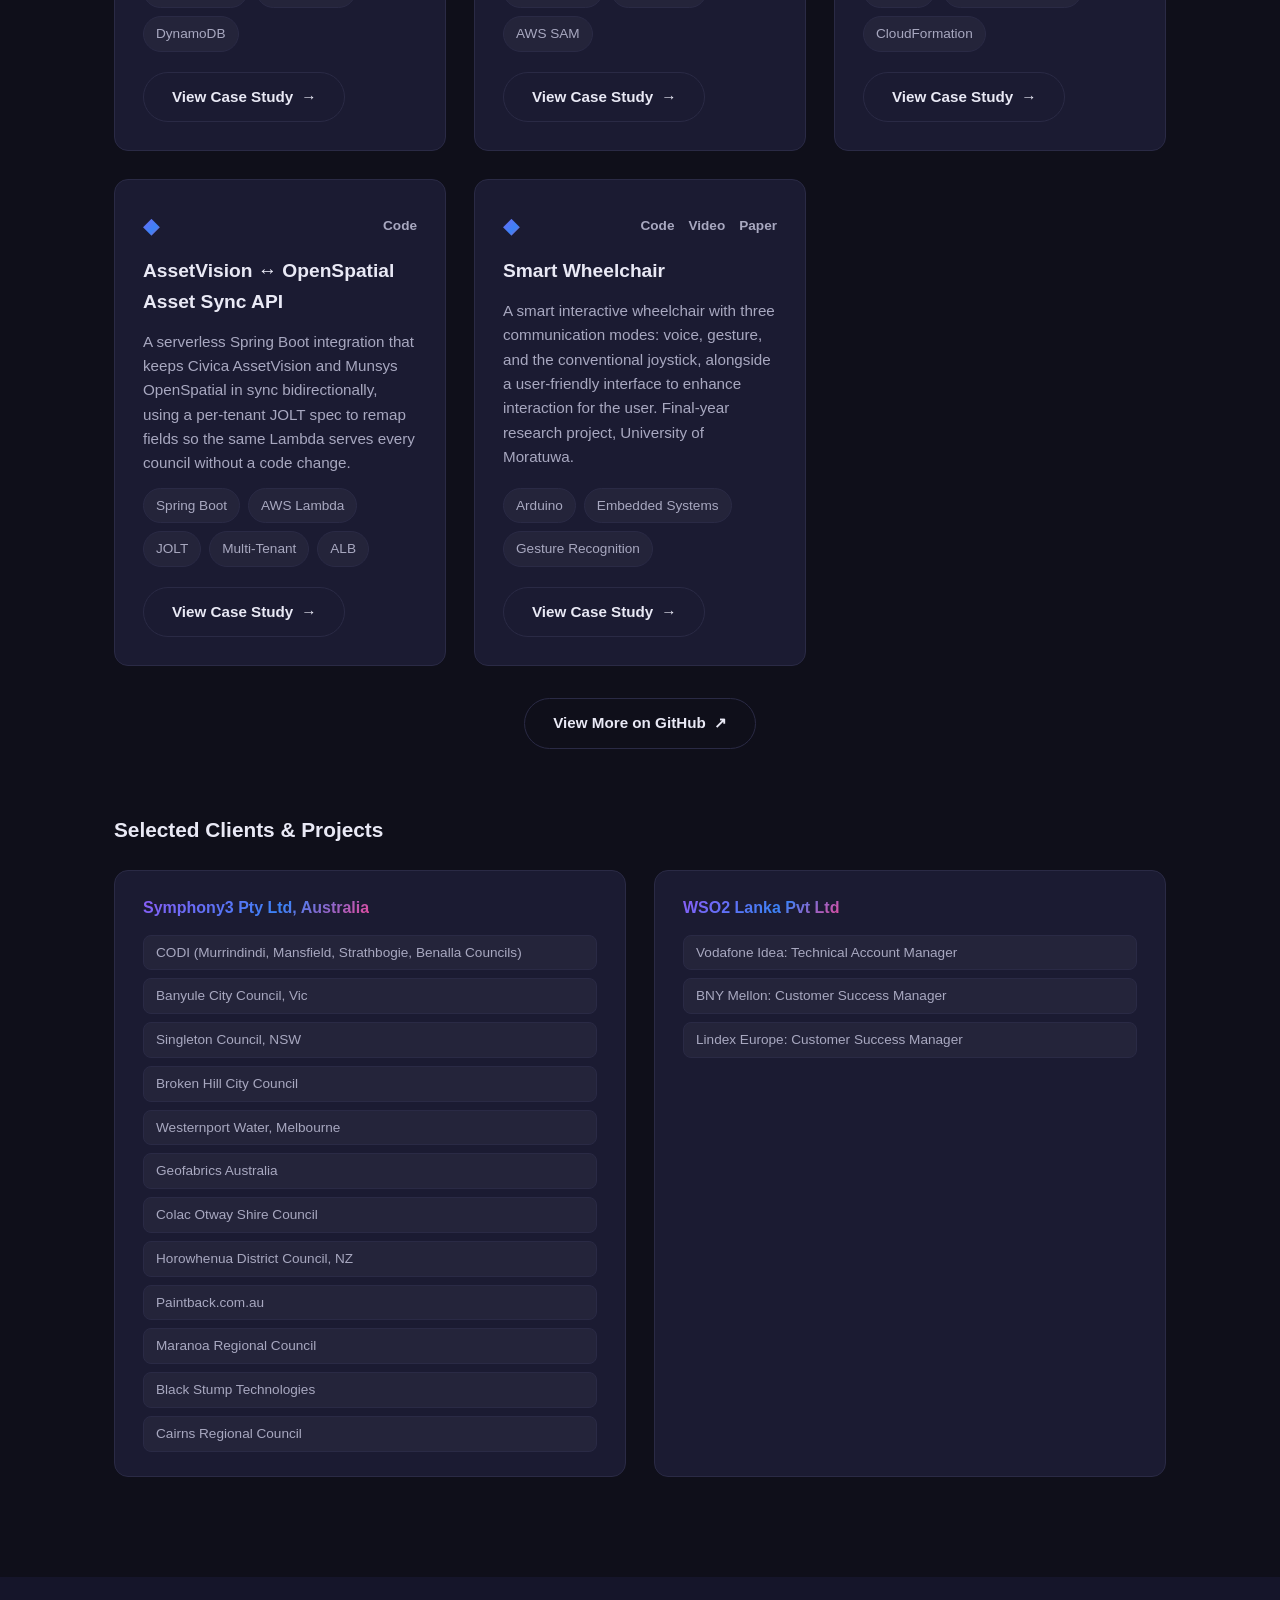
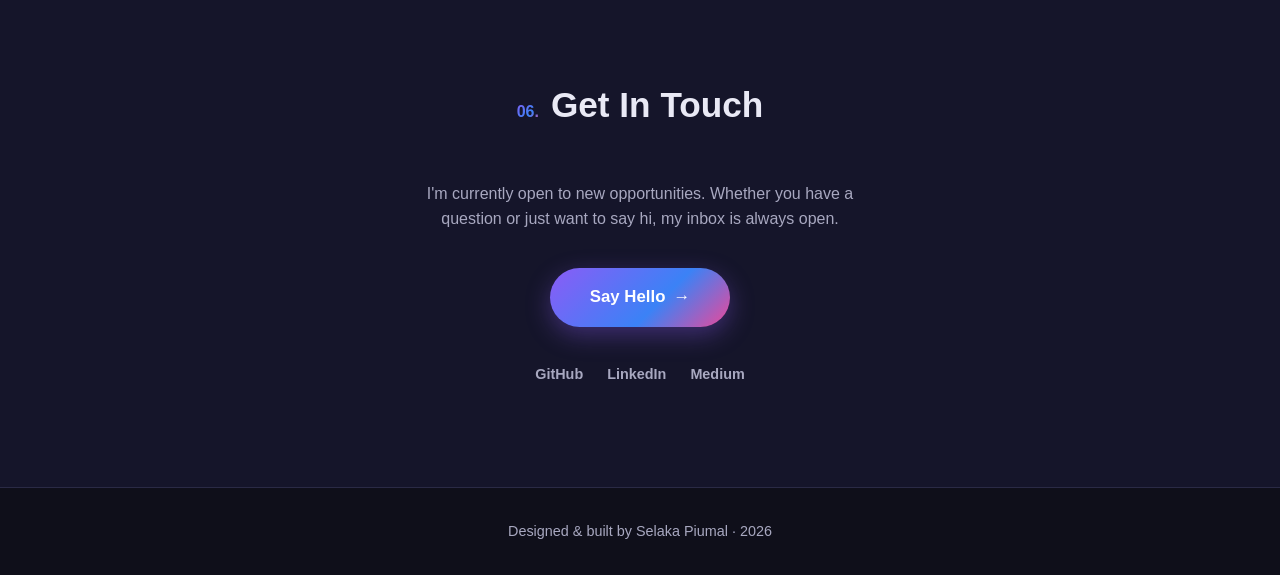
==== commit c337e85c: "Add Civica Authority <-> OneBlink Job & Prefill Integration case study - New case study for a schedu" ====
--- a/index.html
+++ b/index.html
@@ -318,6 +318,23 @@
           <article class="project-card">
             <div class="project-card__top">
               <span class="project-card__icon">&#9670;</span>
+            </div>
+            <h3>Civica Authority &harr; OneBlink Job &amp; Prefill Integration</h3>
+            <p>
+              A scheduled AWS Lambda that turns new Civica Authority workflow tasks into
+              pre-filled OneBlink field-inspection jobs, enriching each task from eight
+              related Authority records and authenticating to OneBlink via a hand-built
+              signed JWT.
+            </p>
+            <ul class="tag-list tag-list--muted">
+              <li>Spring Boot</li><li>AWS Lambda</li><li>Civica Authority</li><li>OneBlink</li><li>JOLT</li>
+            </ul>
+            <a href="projects/authority-oneblink-job-integration.html" class="btn btn--ghost project-card__cta">View Case Study</a>
+          </article>
+
+          <article class="project-card">
+            <div class="project-card__top">
+              <span class="project-card__icon">&#9670;</span>
               <div class="project-card__links">
                 <a href="https://github.com/selakap/forms_authority_cm10_integration" target="_blank" rel="noopener">Code</a>
               </div>
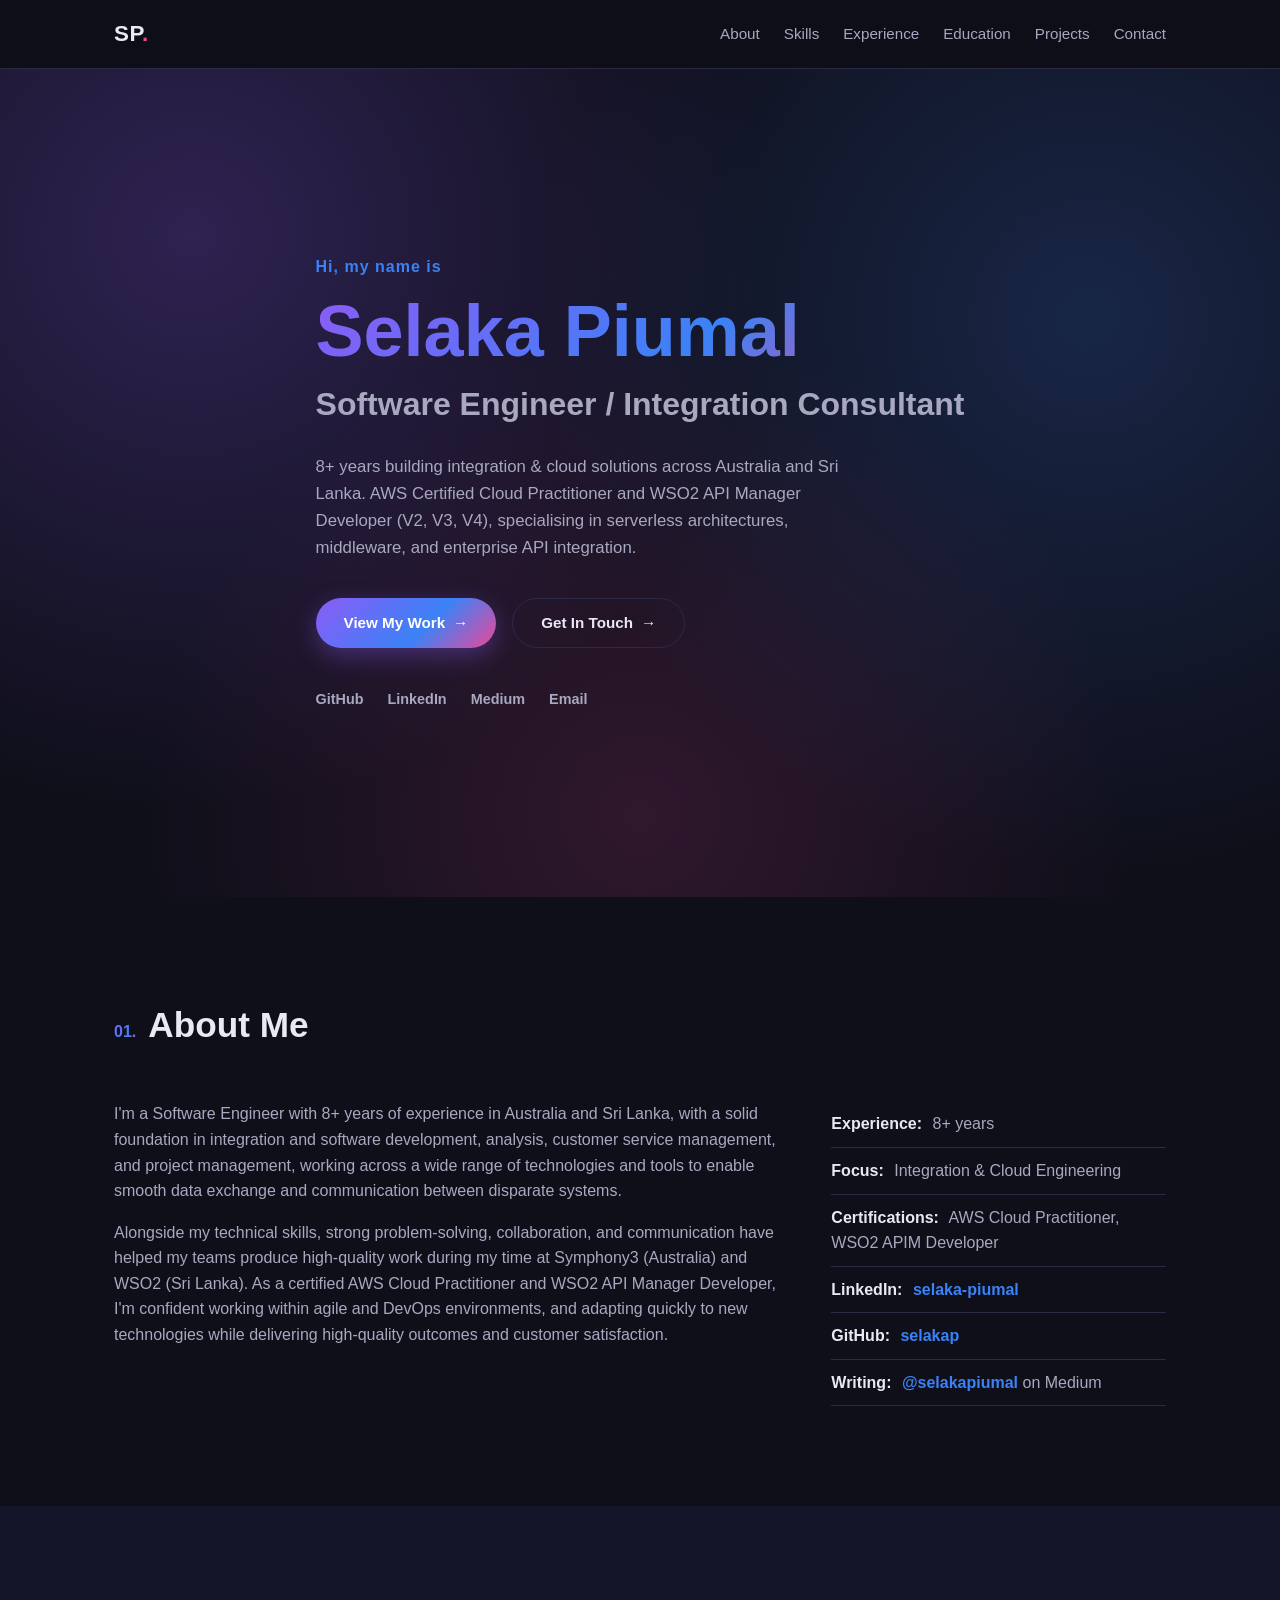
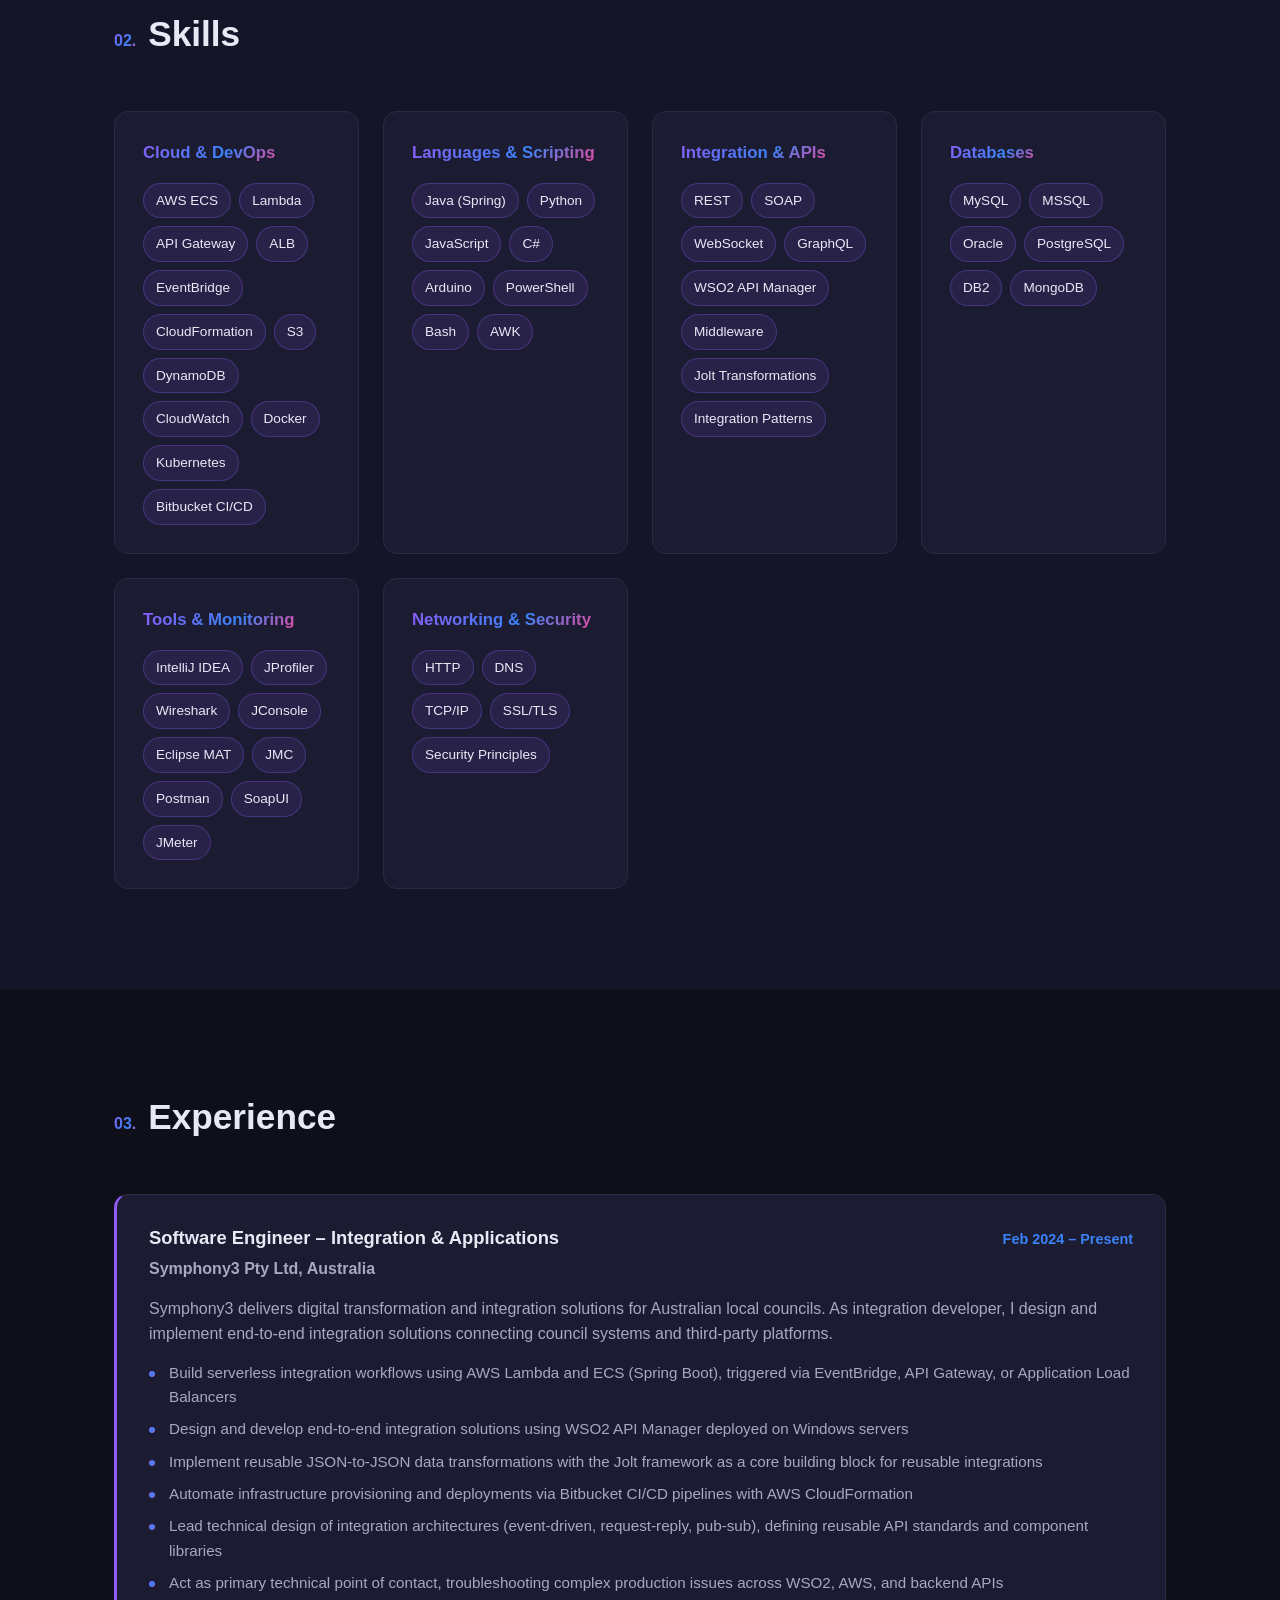
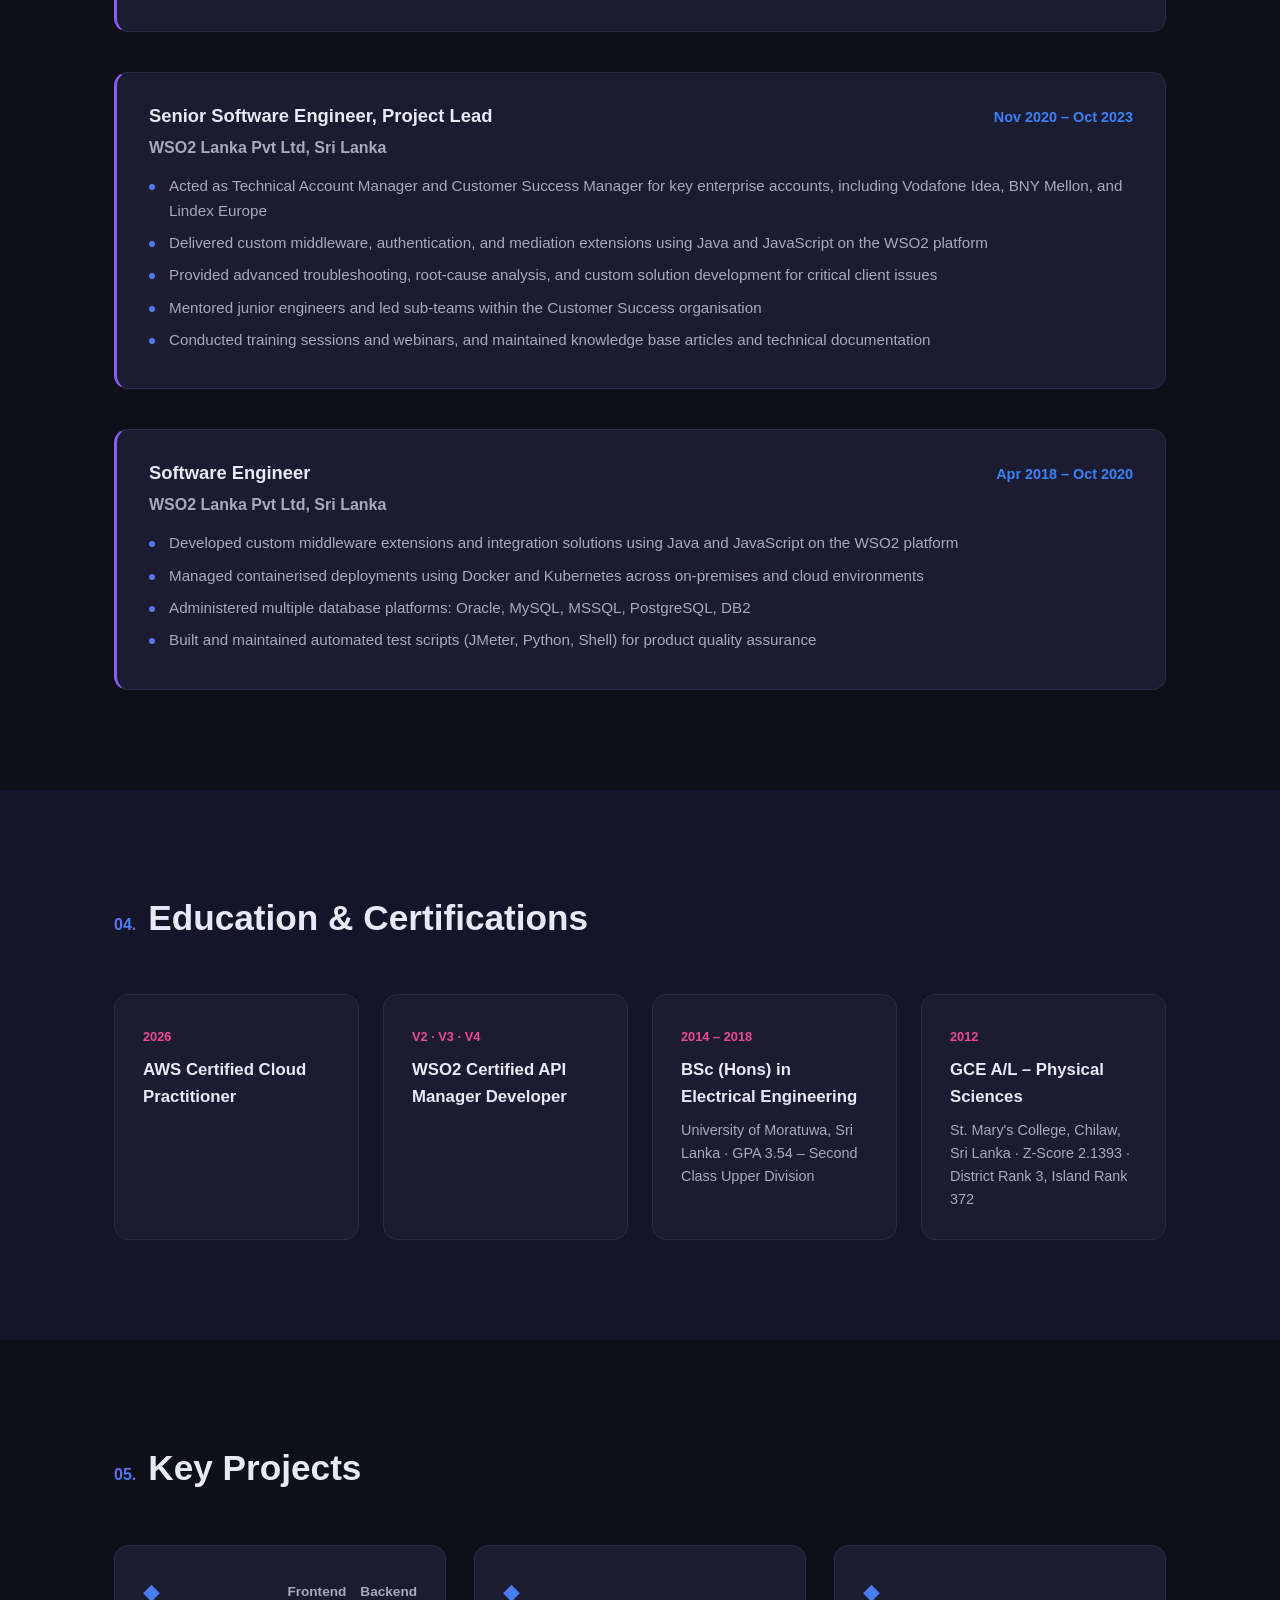
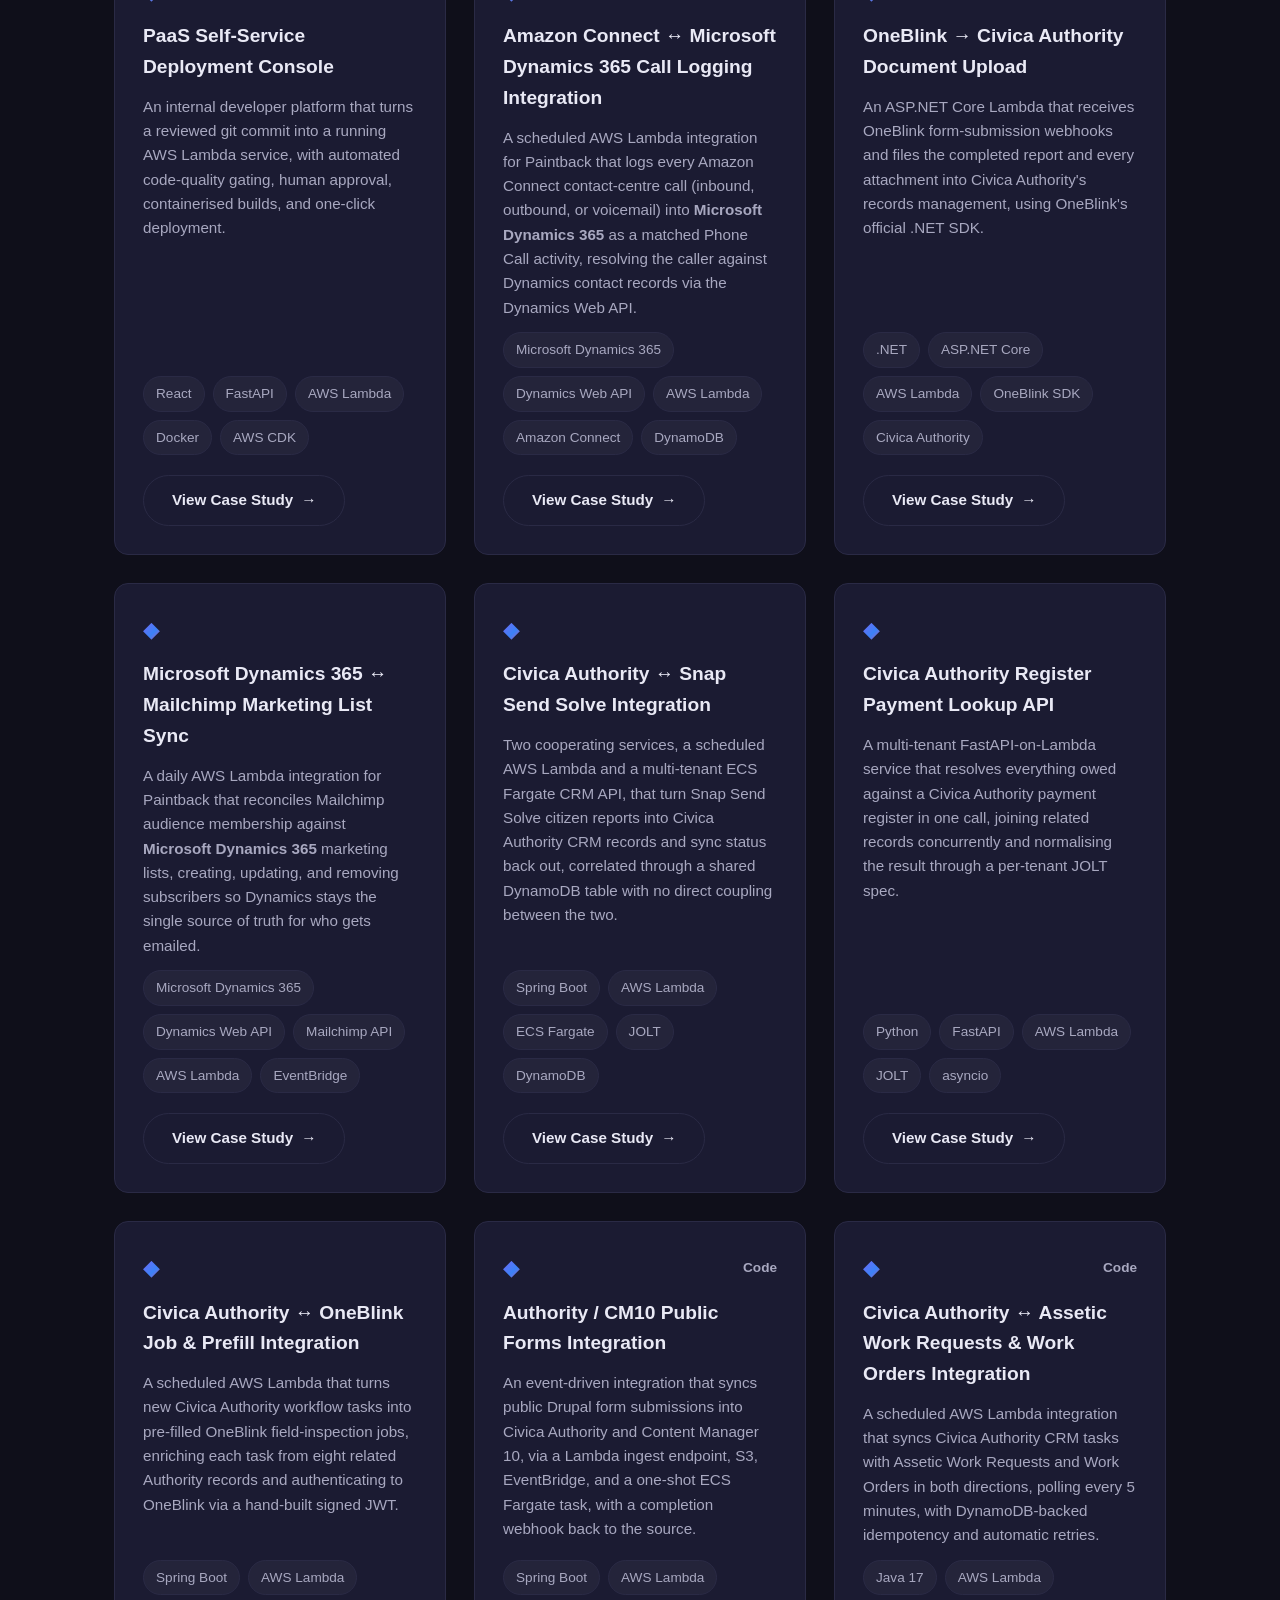
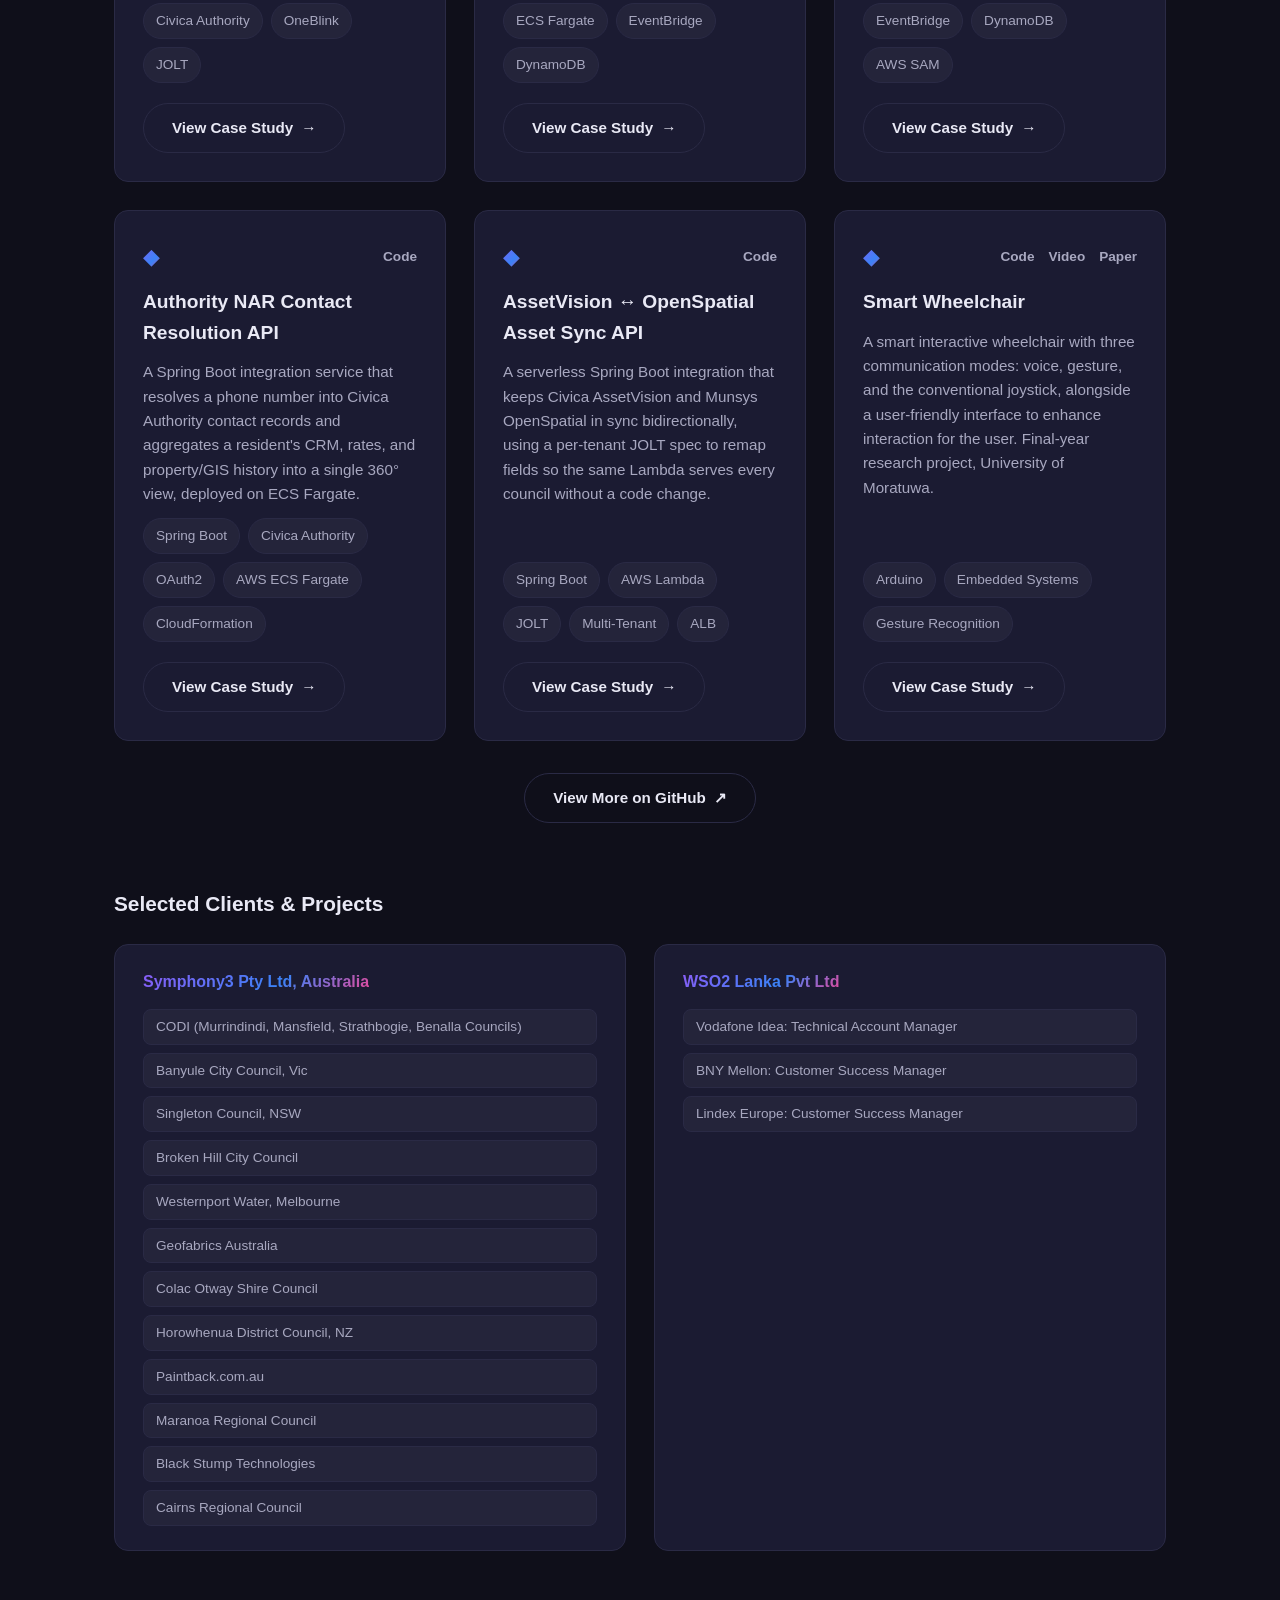
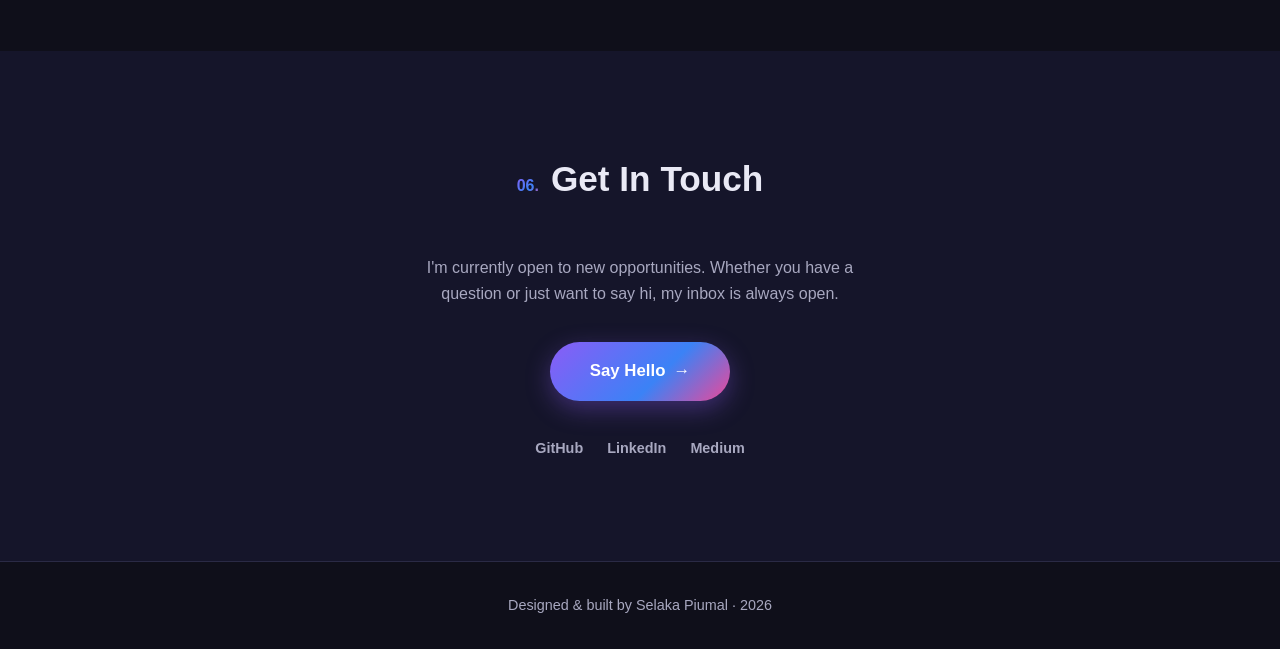
==== commit cecd3ead: "Add OneBlink -> Civica Authority Document Upload case study - New case study for an ASP.NET Core Lam" ====
--- a/index.html
+++ b/index.html
@@ -268,6 +268,22 @@
             <div class="project-card__top">
               <span class="project-card__icon">&#9670;</span>
             </div>
+            <h3>OneBlink &rarr; Civica Authority Document Upload</h3>
+            <p>
+              An ASP.NET Core Lambda that receives OneBlink form-submission webhooks and
+              files the completed report and every attachment into Civica Authority's
+              records management, using OneBlink's official .NET SDK.
+            </p>
+            <ul class="tag-list tag-list--muted">
+              <li>.NET</li><li>ASP.NET Core</li><li>AWS Lambda</li><li>OneBlink SDK</li><li>Civica Authority</li>
+            </ul>
+            <a href="projects/oneblink-civica-document-upload.html" class="btn btn--ghost project-card__cta">View Case Study</a>
+          </article>
+
+          <article class="project-card">
+            <div class="project-card__top">
+              <span class="project-card__icon">&#9670;</span>
+            </div>
             <h3>Microsoft Dynamics 365 &harr; Mailchimp Marketing List Sync</h3>
             <p>
               A daily AWS Lambda integration for Paintback that reconciles Mailchimp audience
